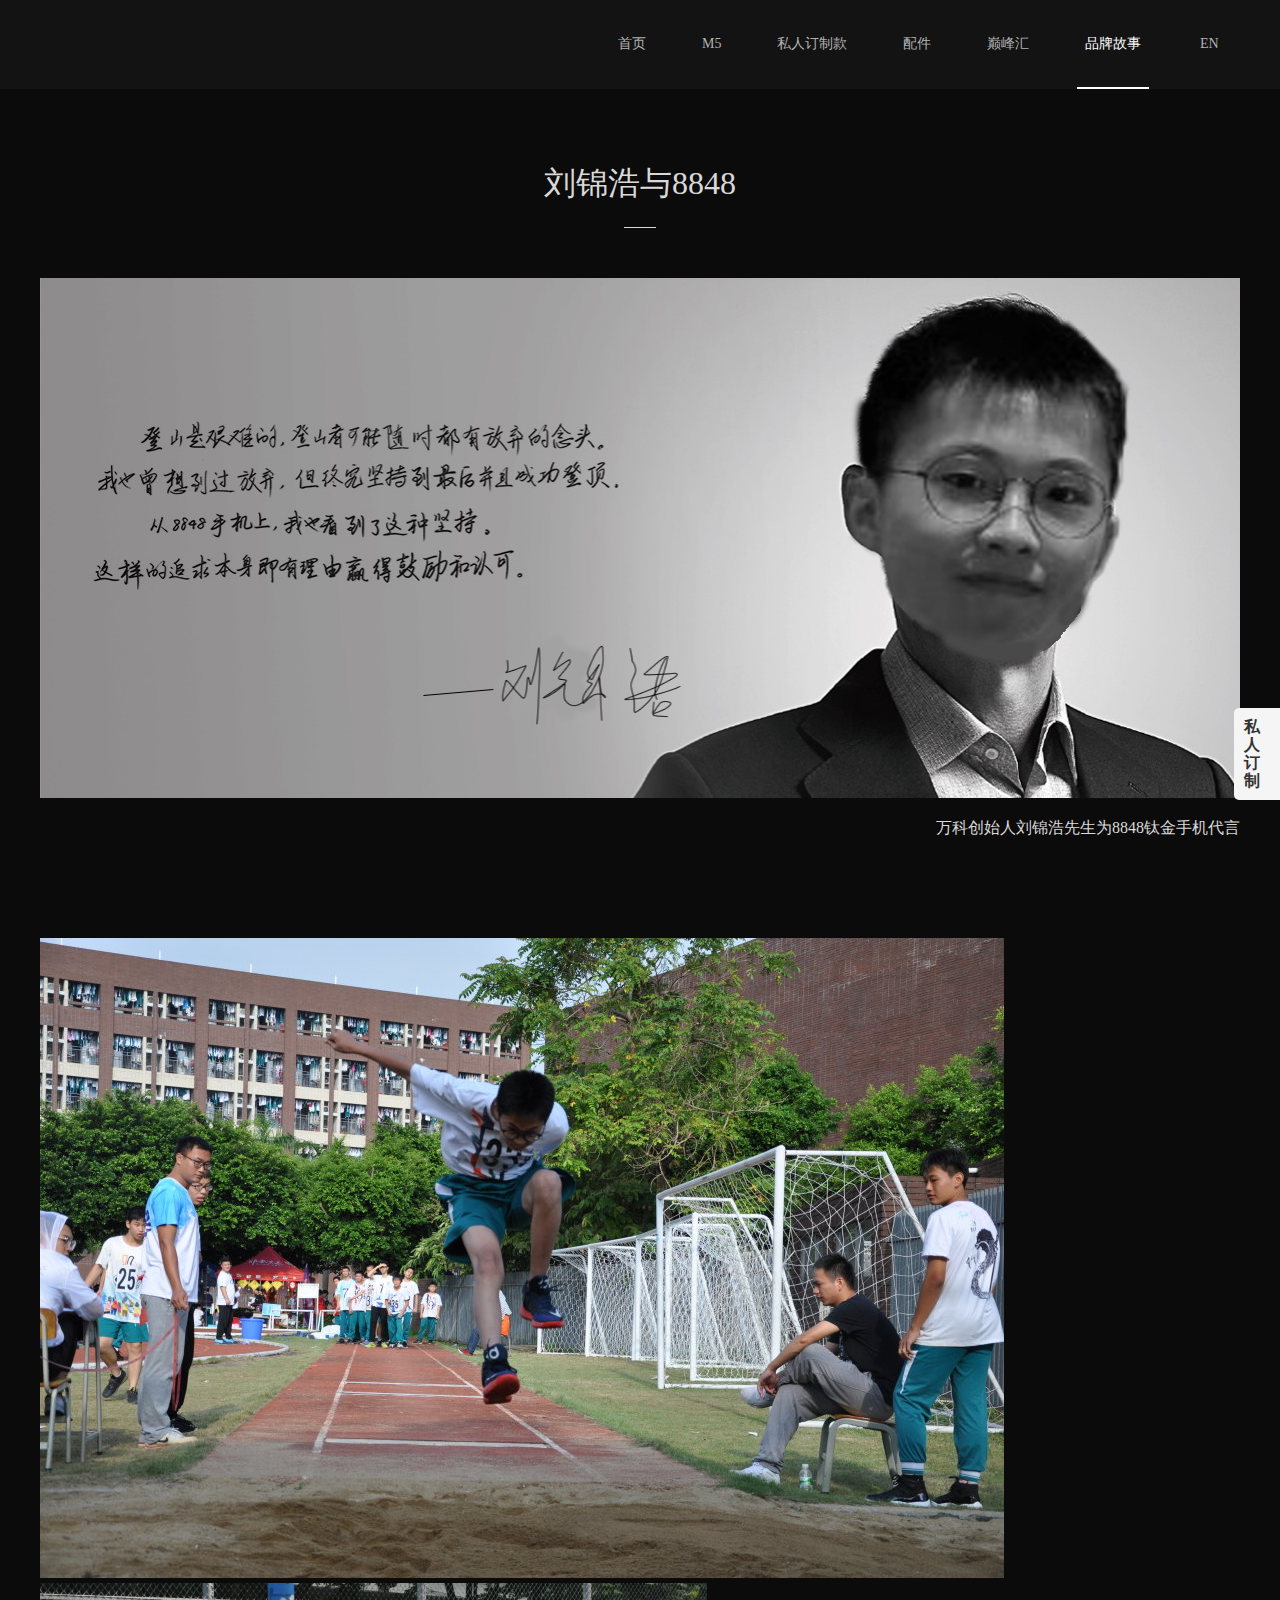
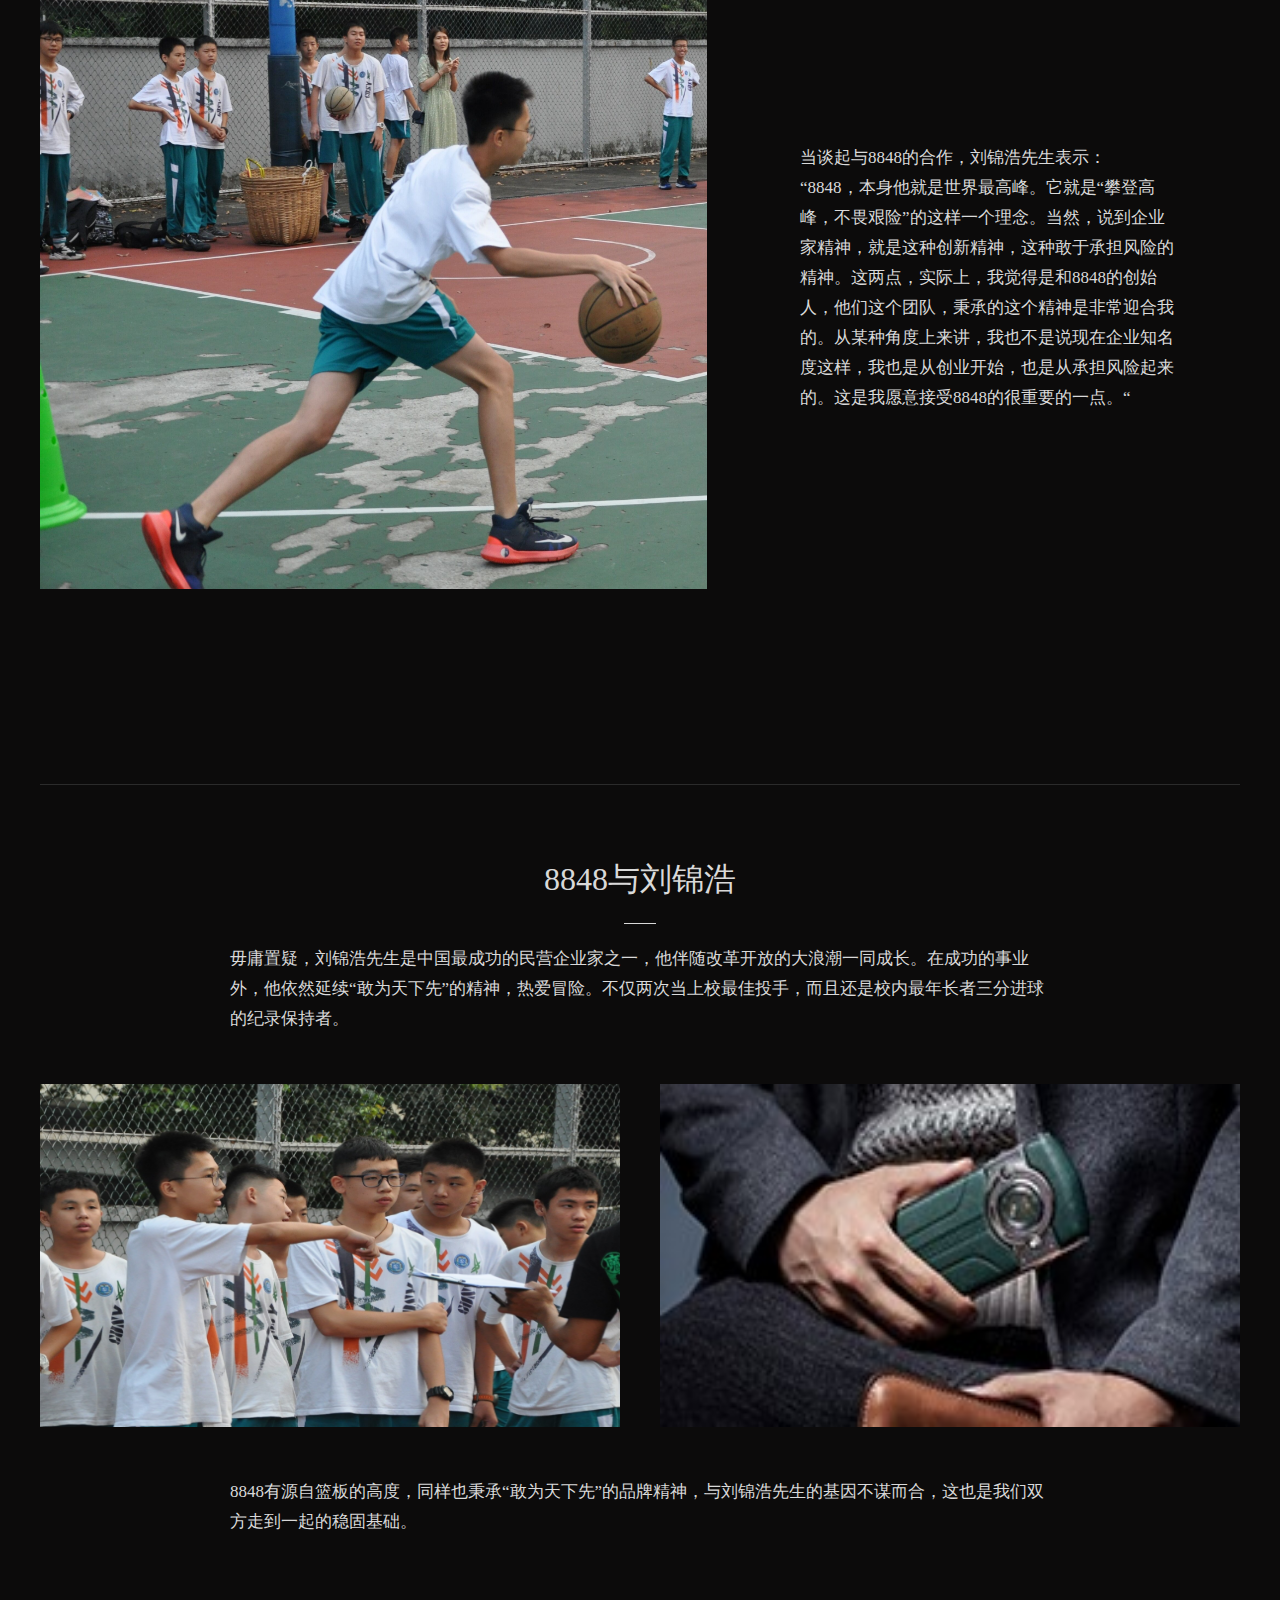
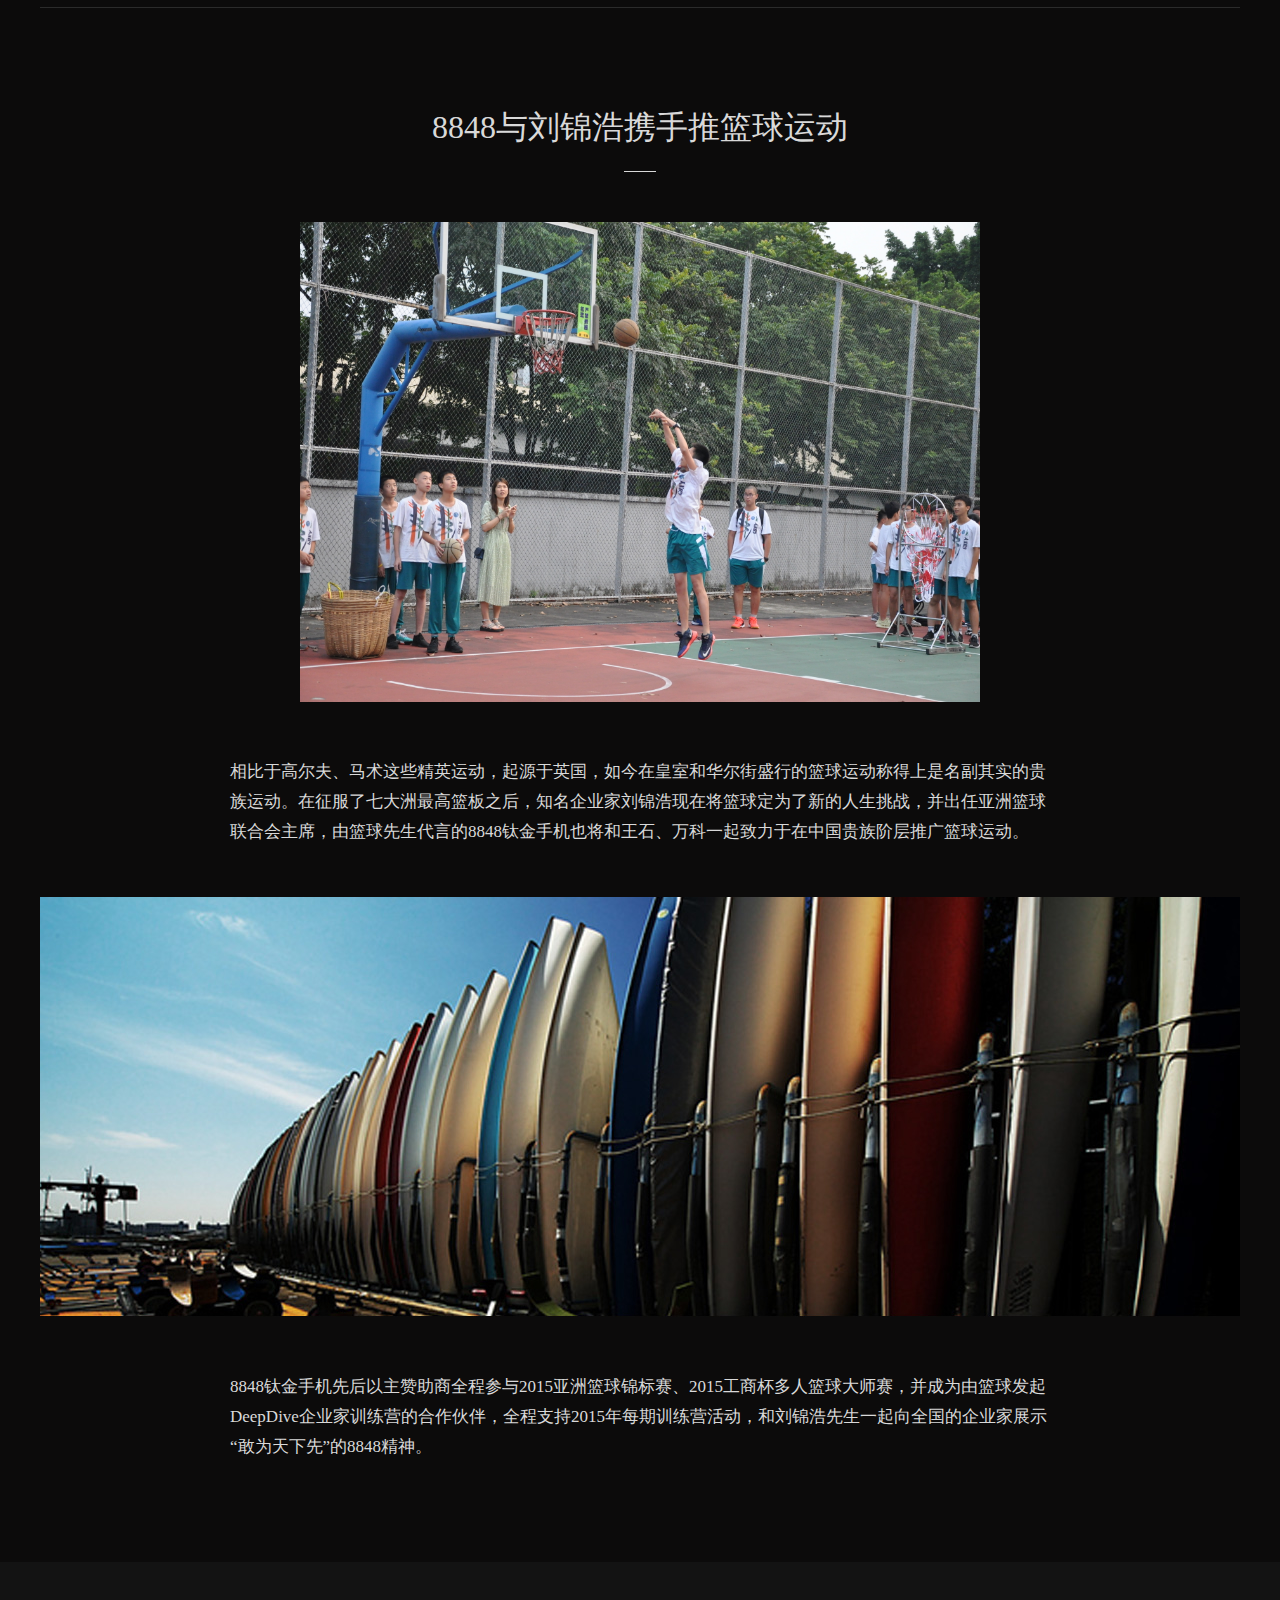
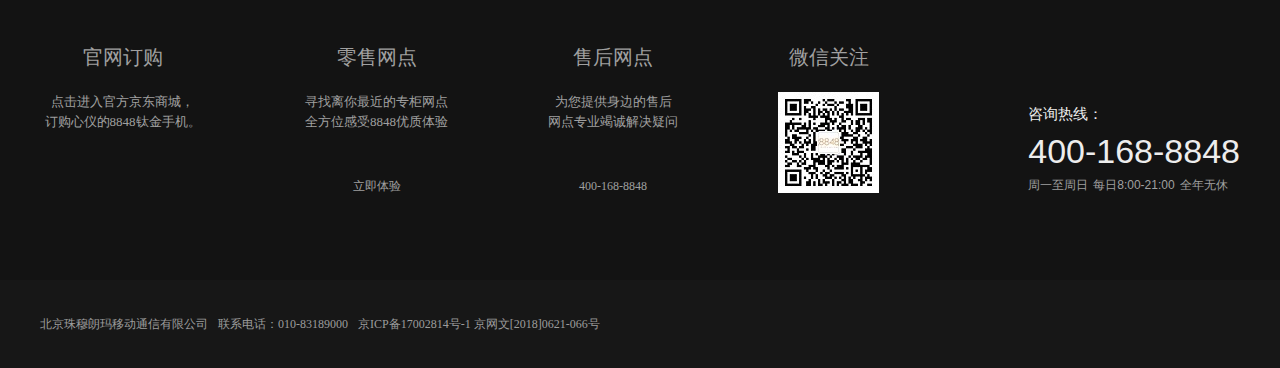
==== Billie Eilish.html @ 0cb8f66f "NEW" ====
<!DOCTYPE html>
<!-- saved from url=(0052)file:///C:/Users/HP/Desktop/LJH/Billie%20Eilish.html -->
<html><head><meta http-equiv="Content-Type" content="text/html; charset=UTF-8">

<title>Billie Eilish</title>
<meta name="keywords" content="手机,8848,8488钛金手机,钛金,王石手机,王石,U盾手机,珠峰手机,珠峰,大器,三星手机,vertu,威图,高端手机,实用奢华主义,万元手机,黑莓手机,手机新款,奢华手机,最贵手机,奢侈品手机">
<meta name="description" content="8848国内首款钛金手机，著名企业家王石代言，珍贵钛金属，牛皮，硬件级安全系统，一款不仅奢华还很实用的手机，向成功者致敬。">
<meta name="author" content="zhangjunfa">
<meta content="telephone=no" name="format-detection">
<link rel="stylesheet" href="./Billie Eilish_files/reset.css" type="text/css" media="screen">
<link rel="stylesheet" href="./Billie Eilish_files/style.css" type="text/css" media="screen">
<link rel="stylesheet" href="./Billie Eilish_files/subpage.css" type="text/css" media="screen">
<link rel="stylesheet" href="./Billie Eilish_files/style(1).css" type="text/css" media="screen">
<link rel="stylesheet" href="./Billie Eilish_files/style(2).css" type="text/css" media="screen">
<link href="http://www.8848phone.com/favicon.ico" type="image/x-icon" rel="shortcut icon">
<script src="file://hm.baidu.com/hm.js?1b51ad001efd9cba5bb7e524f9c1f308"></script><script src="file://hm.baidu.com/hm.js?1b51ad001efd9cba5bb7e524f9c1f308"></script><script src="file://hm.baidu.com/hm.js?1b51ad001efd9cba5bb7e524f9c1f308"></script><script src="file://hm.baidu.com/hm.js?1b51ad001efd9cba5bb7e524f9c1f308"></script><script src="file://hm.baidu.com/hm.js?1b51ad001efd9cba5bb7e524f9c1f308"></script><script src="./Billie Eilish_files/hm.js.下载"></script><script type="text/javascript" src="./Billie Eilish_files/jquery-1.11.1.min.js.下载"></script>
<script type="text/javascript" src="./Billie Eilish_files/main.js.下载"></script>
<!--[if lte IE 8]>
<script type="text/javascript" src="/public/m3/js/ie8_videoplay.js"></script>
<![endif]-->
<!--[if (!IE) | (gte IE 9)]><!-->
<script type="text/javascript" src="./Billie Eilish_files/videoplay.js.下载"></script>
<!--<![endif]-->
<script>
var _hmt = _hmt || [];
(function() {
  var hm = document.createElement("script");
  hm.src = "//hm.baidu.com/hm.js?1b51ad001efd9cba5bb7e524f9c1f308";
  var s = document.getElementsByTagName("script")[0]; 
  s.parentNode.insertBefore(hm, s);
})();
</script>
</head>
<body>
<!-- Header Start -->
<div class="M-header">
	<div class="row clearfix">
		<a href="http://www.8848phone.com/" class="logo left">8848</a>
		<div class="nav left">
			<ul class="clearfix">
				<li class=""><a href="http://www.8848phone.com/">首页</a></li>
				<li class="m5 "><a href="http://www.8848phone.com/m5">M5</a>
					<div class="submenu">
						<a href="http://www.8848phone.com/m5">巅峰/尊享</a>
						<a href="http://www.8848phone.com/m5/ruizhi">锐志</a>
						<a href="http://www.8848phone.com/m5/ruitu">锐途</a>
						<a href="http://www.8848phone.com/m5/elite">精英</a>
						<a href="http://www.8848phone.com/xianglong">祥龙</a>
						<a href="http://www.8848phone.com/m5/gt">超跑设计限量款</a>
						<a href="http://www.8848phone.com/m5/inspiration">灵感</a>
					</div>
				</li>
				<li class="m5-custom "><a href="http://www.8848phone.com/m5/custom">私人订制款</a></li>
				<li class="m5-parts "><a href="javascript:;">配件</a>
					<div class="submenu">
						<a href="http://www.8848phone.com/m5/parts_default">标准版车载支架</a>
						<a href="http://www.8848phone.com/m5/parts_dragon">祥龙版车载支架</a>
						<a href="http://www.8848phone.com/m5/parts_wcp">移动电源</a>
						<a href="http://www.8848phone.com/m5/parts_keychain">钥匙扣</a>
					</div>
				</li>
				<li><a href="http://www.8848phone.com/m3/news/all">巅峰汇</a></li>
				<li class="brand active"><a href="javascript:void(0);">品牌故事</a></li>
			</ul>
		</div>
		<!--<a class="shopping-cart" href="http://59.110.225.169/MeSales/P8848.aspx" target="_blank" onclick="_hmt.push(['_trackEvent', '购物车', '购物车'])"></a>-->
		<a class="language" href="http://www.8848phone.com/en">EN</a>
	</div>
	<div class="product-subnav">
		<div class="subnav row">
			<ul class="clearfix">
				<li>
					<a href="http://www.8848phone.com/m3/introduction">
						<div class="icon"><img src="./Billie Eilish_files/m3.jpg"></div>
						<div class="name">M3巅峰系列</div>
					</a>
				</li>
				<li>
					<a href="http://www.8848phone.com/m3/supreme">
						<div class="icon"><img src="./Billie Eilish_files/supreme.jpg"></div>
						<div class="name">M3尊享版</div>
					</a>
				</li>
				<li>
					<a href="http://www.8848phone.com/m3/fashion">
						<div class="icon"><img src="./Billie Eilish_files/fashion.jpg"></div>
						<div class="name">M3风尚版</div>
					</a>
				</li>
			</ul>
		</div>
	</div>
	<div class="brand-subnav" style="display: none;">
		<div class="subnav">
			<ul class="clearfix">
				<li>
					<a href="http://www.8848phone.com/m3/brand/1">
						<div class="icon"><img src="./Billie Eilish_files/b1.jpg"></div>
						<div class="name">源起珠峰</div>
					</a>
				</li>
				<li>
					<a href="http://www.8848phone.com/m3/brand/2">
						<div class="icon"><img src="./Billie Eilish_files/b2.jpg"></div>
						<div class="name">敢为天下先</div>
					</a>
				</li>
				<li>
					<a href="http://www.8848phone.com/m3/brand/3">
						<div class="icon"><img src="./Billie Eilish_files/b3.jpg"></div>
						<div class="name">王石与我们</div>
					</a>
				</li>
				<li>
					<a href="http://www.8848phone.com/m3/brand/4">
						<div class="icon"><img src="./Billie Eilish_files/b4.jpg"></div>
						<div class="name">8848的朋友们</div>
					</a>
				</li>
			</ul>
		</div>
	</div>
	<div class="custom-subnav">
		<div class="subnav row">
			<ul class="clearfix">
				<li>
					<a href="http://www.8848phone.com/m4/custom_2018">
						<div class="icon"><img src="./Billie Eilish_files/c7.jpg"></div>
						<div class="name">私人订制</div>
					</a>
				</li>
				<li>
					<a href="http://www.8848phone.com/m4/dragon_custom">
						<div class="icon"><img src="./Billie Eilish_files/c6.jpg"></div>
						<div class="name">祥龙版</div>
					</a>
				</li>
				<li>
					<a href="http://www.8848phone.com/m4/basel_custom">
						<div class="icon"><img src="./Billie Eilish_files/nav_thumb.jpg"></div>
						<div class="name">巴塞尔版</div>
					</a>
				</li>
			</ul>
		</div>
	</div>
</div>
<!-- Header End --><!-- Brand Start -->
<div class="M-brand">
	<div class="b3">
		<div class="article first-child">
			<div class="content">
				<div class="title">刘锦浩与8848</div>
				<div class="line"></div>
			</div>
			<div class="icon"><img align="center" src="./Billie Eilish_files/1.png"></div>
			<div class="brief">万科创始人刘锦浩先生为8848钛金手机代言</div>
		</div>
		<div class="article col2 clearfix">
			<div align="center" class="icon left"><img src="./Billie Eilish_files/IMG_4769.JPG" align="middle"></div>
			<div class="article col2 clearfix">
			<div class="icon left"><img src="./Billie Eilish_files/IMG_4767.jpg" width="667px" height="606px"></div>
			<div class="content right">
				<div class="description">当谈起与8848的合作，刘锦浩先生表示：<br>
“8848，本身他就是世界最高峰。它就是“攀登高峰，不畏艰险”的这样一个理念。当然，说到企业家精神，就是这种创新精神，这种敢于承担风险的精神。这两点，实际上，我觉得是和8848的创始人，他们这个团队，秉承的这个精神是非常迎合我的。从某种角度上来讲，我也不是说现在企业知名度这样，我也是从创业开始，也是从承担风险起来的。这是我愿意接受8848的很重要的一点。“</div></div></div>
			
		</div>
		<div class="article middle">
			<div class="content">
				<div class="title">8848与刘锦浩</div>
				<div class="line"></div>
				<div class="description">毋庸置疑，刘锦浩先生是中国最成功的民营企业家之一，他伴随改革开放的大浪潮一同成长。在成功的事业外，他依然延续“敢为天下先”的精神，热爱冒险。不仅两次当上校最佳投手，而且还是校内最年长者三分进球的纪录保持者。</div>
			</div>
			<div class="icon clearfix">
				<img src="./Billie Eilish_files/IMG_4766(1).jpg" class="left" width="580" height="343">
				<img src="./Billie Eilish_files/7.jpg" class="right" width="580" height="343">
			</div>
			<div class="content">
				<div class="description">8848有源自篮板的高度，同样也秉承“敢为天下先”的品牌精神，与刘锦浩先生的基因不谋而合，这也是我们双方走到一起的稳固基础。</div>
			</div>
		</div>
		<div class="article">
			<div class="content">
				<div class="title">8848与刘锦浩携手推篮球运动</div>
				<div class="line"></div>
			</div>
		</div>
		<div class="feature-article" align="center">
			<img src="./Billie Eilish_files/IMG_4770.JPG" width="680" height="480">
		</div>
		<div class="article last-child">
			<div class="content">
				<div class="description">相比于高尔夫、马术这些精英运动，起源于英国，如今在皇室和华尔街盛行的篮球运动称得上是名副其实的贵族运动。在征服了七大洲最高篮板之后，知名企业家刘锦浩现在将篮球定为了新的人生挑战，并出任亚洲篮球联合会主席，由篮球先生代言的8848钛金手机也将和王石、万科一起致力于在中国贵族阶层推广篮球运动。</div>
			</div>
			<div class="icon"><img src="./Billie Eilish_files/6.jpg"></div>
			<div class="content">
				<div class="description">8848钛金手机先后以主赞助商全程参与2015亚洲篮球锦标赛、2015工商杯多人篮球大师赛，并成为由篮球发起DeepDive企业家训练营的合作伙伴，全程支持2015年每期训练营活动，和刘锦浩先生一起向全国的企业家展示“敢为天下先”的8848精神。</div>
			</div>
		</div>
	</div>
</div>
<!-- Brand End -->
<!-- Footer Start -->
<div class="M-footer">
	<div class="foot-nav">
		<div class="row clearfix">
			<ul class="clearfix left">
				<li class="first-child">
					<a href="https://mall.jd.com/index-158027.html" target="_blank" onclick="_hmt.push([&#39;_trackEvent&#39;, &#39;官网订购&#39;, &#39;官网订购&#39;])">
						<div class="title">官网订购</div>
						<div class="content">
							<div class="description">点击进入官方京东商城，<br>订购心仪的8848钛金手机。</div>
						</div>
					</a>
				</li>
				<li>
					<a href="http://www.8848phone.com/m3/shop" onclick="_hmt.push([&#39;_trackEvent&#39;, &#39;零售网点&#39;, &#39;零售网点&#39;])">
						<div class="title">零售网点</div>
						<div class="description">寻找离你最近的专柜网点<br>全方位感受8848优质体验</div>
						<div class="btn inline-block">立即体验</div>
					</a>
				</li>
				<li>
					<a href="http://www.8848phone.com/m3/outlets" onclick="_hmt.push([&#39;_trackEvent&#39;, &#39;售后网点&#39;, &#39;售后网点&#39;])">
						<div class="title">售后网点</div>
						<div class="description">为您提供身边的售后<br>网点专业竭诚解决疑问</div>
						<div class="btn inline-block">400-168-8848</div>
					</a>
				</li>
				<!--<li>
					<a href="javascript:void(0);" class="join">
						<div class="title">区域招商</div>
						<div class="description">现诚招全国商场及通讯<br />合作伙伴，开启8848财富之旅</div>
						<div class="btn inline-block">400-168-8848</div>
					</a>
				</li>-->
				<li style="margin-right:0;">
					<a href="javascript:void(0);">
						<div class="title">微信关注</div>
						<div class="description"><img src="./Billie Eilish_files/qrcode.jpg"></div>
					</a>
				</li>
			</ul>
			<div class="hotline right">
				<label>咨询热线：</label>400-168-8848
				<p>周一至周日<span>每日8:00-21:00</span>全年无休</p>
			</div>
		</div>
	</div>
	<div class="copyright">
		<div class="row clearfix">
			<div class="left">北京珠穆朗玛移动通信有限公司<span>联系电话：010-83189000</span>京ICP备17002814号-1  京网文[2018]0621-066号</div>
		</div>
	</div>
</div>
<!-- Footer End -->
<div class="tools-bar clearfix">
	<div class="nav">
		<a href="javascript:void(0);" class="customer"></a>
		<a href="javascript:void(0);" class="gotop"></a>
	</div>
	<div class="nav-content" style="display: none;">
		<div class="customer-qrcode"><img src="./Billie Eilish_files/customer_qrcode.png"></div>
	</div>
</div>

<!-- Information box start -->
<a class="information-btn" href="javascript:;" onclick="box_show(&#39;box-information&#39;)">私<br>人<br>订<br>制</a>
<div class="box box-information">
	<div class="information">
		<a href="javascript:;" class="close-btn" onclick="box_hide()"></a>
		<div class="title">邀您体验8848高端私人订制</div>
		<div class="body">
			<div class="form-body">
				<div class="input-row clearfix">
					<div class="label left">姓<span style="visibility:hidden;">占</span>名</div>
					<input type="text" name="name" class="input left">
				</div>
				<div class="input-row clearfix">
					<div class="label left">手机号</div>
					<input type="text" name="mobile" class="input left">
					<a href="javascript:;" class="send-btn left">获取验证码</a>
				</div>
				<div class="input-row clearfix">
					<div class="label left">验证码</div>
					<input type="text" name="code" class="input left">
					<a href="javascript:;" class="submit-btn left">提交信息</a>
				</div>
				<ul>
					<li>享受一对一私人助理服务</li>
					<li>全面了解您的需求</li>
					<li>可进行个性化定制，包含配色及刻字服务</li>
				</ul>
				<div class="help clearfix">
					<div class="phone">400-168-8848</div>
					<div class="text">如有任何疑问或者需要帮助请致电8848客户服务中心</div>
				</div>
			</div>
		</div>
	</div>
</div>

<div class="box box-success">
	<div class="message-body">
		<div class="title">欢迎体验8848私人订制服务</div>
		<div class="desc">稍后专属客服将与您联系</div>
		<a href="javascript:;" class="close-btn" onclick="box_hide()">OK</a></div><a href="javascript:;" class="close-btn" onclick="box_hide()">
	</a></div><a href="javascript:;" class="close-btn" onclick="box_hide()">

<!-- Information box end -->

</a></body></html>
---- Billie Eilish_files/style.css ----
/**
 * Main Style
 * @author zhangjunfa
 */

html {
	height: 100%;
	font-size: 12px;
}
body {
	background: #000000;
	position: relative;
	width: 100%;
	height: 100%;
	min-width: 1200px;
	font-family: 'Microsoft Yahei';
	font-size: 12px;
	line-height: 1.5em;
	color: #333333;
}
a {
	
}
a, a:hover {
	text-decoration: none;
}
input {
	vertical-align: middle;
}
textarea {
	resize: none;
	overflow-x: hidden;
	overflow-y: auto;
}
.clearfix:after {
	visibility: hidden;
	display: block;
	font-size: 0;
	content: " ";
	clear: both;
	height: 0;
}
.clearfix {
	display: inline-table;
}
/* Hides from IE-mac */
*html .clearfix {
	height: 1%;
}
.clearfix { 
	display: block; 
}
/* End hide from IE-mac */
/* IE6 */
* html .clearfix {
	zoom: 1; 
}
/* IE7 */
*:first-child+html .clearfix {
	zoom: 1; 
}

.left {
	float: left;
}
.right {
	float: right;
}
.clear {
	clear: both;
}
h1, h2, h3, h4, h5, h6 {
	line-height: 1.8em;
	*font-weight: normal;
}
img {
	max-width: 100%;
}
input[type="button"], input[type="submit"], input[type="reset"] {
	-webkit-appearance: none;
}
.container, .row {
	position: relative;
	margin: 0 auto;
	width: 1200px;
}
.inline-block {
	display: inline-block;
	*display: inline;
	*zoom: 1;
}
.ellipsis {
	text-overflow: ellipsis; 
	overflow: hidden; 
	white-space: nowrap;
}

/**
 * Header
 */
.M-header {
	background-color: #131313;
	position: relative;
	width: 100%;
	height: 89px;
	z-index: 200;
}
.M-header .logo {
	background: url(../images/logo.png) no-repeat;
	width: 150px;
	height: 89px;
	text-indent: -9999em;
	outline: 0;
}
.M-header .nav {
	margin-left: 400px;
}
.M-header .nav ul li {
	padding-top: 35px;
	height: 54px;
	margin: 0 20px;
	float: left;
}
.M-header .nav ul li.m5 {
	position: relative;
}
.M-header .nav ul li.m5 .submenu {
	background-color: #131313;
	position: absolute;
	padding-top: 10px;
	width: 120px;
	left: 50%;
	top: 54px;
	margin-left: -60px;
	display: none;
}
.M-header .nav ul li.m5:hover .submenu {
	display: block;
}
.M-header .nav ul li.m5 .submenu a {
	padding: 0;
	width: 100%;
	height: 30px;
	color: #FFFFFF;
	line-height: 30px;
	border: 0;
}
.M-header .nav ul li.m5 .submenu a:hover {
	background-color: #959494;
	color: #000000;
}
.M-header .nav ul li a {
	padding: 0 8px;
	height: 52px;
	border-bottom: 2px #131313 solid;
	text-align: center;
	font-size: 14px;
	color: #B2B2B2;
	display: block;
}
.M-header .nav ul li.active a {
	color: #FFFFFF;
	border-bottom: 2px #FFFFFF solid;
}
.M-header .nav ul li:hover a,
.M-header .nav ul li a:hover {
	color: #FFFFFF;
}

.M-header .nav ul li.m5-parts {
	position: relative;
}
.M-header .nav ul li.m5-parts .submenu {
	background-color: #131313;
	position: absolute;
	padding-top: 10px;
	width: 180px;
	left: 50%;
	top: 54px;
	margin-left: -90px;
	display: none;
}
.M-header .nav ul li.m5-parts:hover .submenu {
	display: block;
}
.M-header .nav ul li.m5-parts .submenu a {
	padding: 0;
	width: 100%;
	height: 30px;
	color: #FFFFFF;
	line-height: 30px;
	border: 0;
}
.M-header .nav ul li.m5-parts .submenu a:hover {
	background-color: #959494;
	color: #000000;
}

.M-header .shopping-cart {
	background: url(../images/shopping_cart.png) center center no-repeat;
	margin-top: 30px;
	margin-right: 30px;
	width: 30px;
	height: 30px;
	float: right;
}
.M-header .language {
	margin-top: 35px;
	margin-right: 10px;
	width: 30px;
	height: 30px;
	float: right;
	font-size: 14px;
	color: #B2B2B2;
}
.M-header .language:hover {
	color: #FFFFFF;
}
.M-header .product-subnav,
.M-header .custom-subnav {
	background-color: #1B1B1B;
	position: absolute;
	width: 100%;
	height: 227px;
	left: 0;
	top: 89px;
	display: none;
	z-index: 200;
}
.M-header .product-subnav .subnav,
.M-header .custom-subnav .subnav {
	overflow: hidden;
}
.M-header .product-subnav .subnav ul,
.M-header .custom-subnav .subnav ul {
	margin-top: 45px;
	width: 1236px;
	height: 170px;
}
.M-header .product-subnav .subnav ul li,
.M-header .custom-subnav .subnav ul li {
	margin-right: 36px;
	width: 376px;
	height: 170px;
	float: left;
}
.M-header .product-subnav .subnav ul li a,
.M-header .custom-subnav .subnav ul li a {
	width: 100%;
	height: 100%;
	opacity: 0.6;
	filter: alpha(opacity=60);
	display: block;
}
.M-header .product-subnav .subnav ul li a.active,
.M-header .product-subnav .subnav ul li a:hover,
.M-header .custom-subnav .subnav ul li a.active,
.M-header .custom-subnav .subnav ul li a:hover {
	opacity: 1;
	filter: alpha(opacity=100);
}
.M-header .product-subnav .subnav ul li .icon,
.M-header .product-subnav .subnav ul li img,
.M-header .custom-subnav .subnav ul li .icon,
.M-header .custom-subnav .subnav ul li img {
	width: 376px;
	height: 128px;
}
.M-header .product-subnav .subnav ul li .name,
.M-header .custom-subnav .subnav ul li .name {
	margin-top: 10px;
	font-size: 16px;
	color: #FFFFFF;
	line-height: 24px;
	text-align: center;
}
.M-header.en .custom-subnav .subnav ul li .name {
	font-size: 14px;
}
.M-header .brand-subnav {
	background-color: #1B1B1B;
	position: absolute;
	width: 100%;
	height: 227px;
	left: 0;
	top: 89px;
	display: none;
	z-index: 200;
}
.M-header .brand-subnav .subnav {
	margin: 0 auto;
	width: 1152px;
}
.M-header .brand-subnav .subnav ul {
	margin-top: 45px;
	width: 100%;
	height: 170px;
}
.M-header .brand-subnav .subnav ul li {
	margin: 0 8px;
	width: 272px;
	height: 170px;
	float: left;
}
.M-header .brand-subnav .subnav ul li a {
	width: 100%;
	height: 100%;
	opacity: 0.6;
	filter: alpha(opacity=60);
	display: block;
}
.M-header .brand-subnav .subnav ul li a.active,
.M-header .brand-subnav .subnav ul li a:hover {
	opacity: 1;
	filter: alpha(opacity=100);
}
.M-header .brand-subnav .subnav ul li .icon,
.M-header .brand-subnav .subnav ul li img {
	width: 272px;
	height: 128px;
}
.M-header .brand-subnav .subnav ul li .name {
	margin-top: 10px;
	font-size: 16px;
	color: #FFFFFF;
	line-height: 24px;
	text-align: center;
}

/**
 * Home
 */
.M-home {
	margin-bottom: 100px;
}
.video-module {
	width: 100%;
	height: 674px;
}
.video-module .video-body .pic-wrapper {
	position: relative;
	width: 100%;
	height: 612px;
}
.video-module .video-body .pic-wrapper .picbox {
	position: absolute;
	width: 100%;
	height: 612px;
	left: 0;
	top: 0;
	overflow: hidden;
	display: none;
}
.video-module .video-body .pic-wrapper .picbox .video {
	position: absolute;
	width: 1200px;
	height: 675px;
	top: -32px;
	left: 0;
}
.video-module .video-body .pic-wrapper .picbox.active {
	display: block;
}
.video-module .video-body .pic-wrapper .picbox .text {
	position: absolute;
	width: 1200px;
	height: 612px;
	left: 0;
	top: 0;
	z-index: 100;
}
.video-module .video-body .pic-wrapper .picbox .text .btn {
	position: absolute;
	width: 100%;
	height: 37px;
	top: 430px;
	left: 0;
	text-align: center;
}
.video-module .video-body .pic-wrapper .picbox .text .btn a {
	margin: 0 5px;
	padding: 0 10px;
	min-width: 160px;
	font-family: '宋体';
	font-size: 14px;
	color: #FFFFFF;
	line-height: 35px;
	border: 1px #FFFFFF solid;
}
.video-module .video-body .pic-wrapper .picbox .text .btn a:hover {
	background-color: rgba(0,0,0,0.5);
	background-color: #000000\9;
	border: 1px transparent solid;
}
.video-module .video-nav {
	background-color: #131313;
	width: 100%;
	height: 62px;
}
.video-module .video-nav ul {
	margin: 0 auto;
	width: 1199px;
	border-right: 1px #B2B2B2 dotted;
}
.video-module .video-nav ul li {
	width: 196px;
	height: 62px;
	border-left: 1px #B2B2B2 dotted;
	text-align: center;
	color: #B2B2B2;
	float: left;
	cursor: pointer;
}
.video-module .video-nav ul li .en-text {
	font-size: 14px;
	line-height: 62px;
}
.video-module .video-nav ul li .cn {
	padding-top: 14px;
	font-size: 16px;
	line-height: 24px;
}
.video-module .video-nav ul li .en {
	font-size: 10px;
}
.video-module .video-nav ul li.active {
	background-color: #959494;
	color: #000000;
}
.feature-content ul {
	margin: 60px auto 0;
	width: 1020px;
}
.feature-content ul li {
	position: relative;
	margin: 0 10px;
	width: 320px;
	height: 206px;
	float: left;
}
.feature-content ul li a {
	color: #B2B2B2;
	display: block;
}
.feature-content ul li .icon,
.feature-content ul li .icon img {
	width: 320px;
	height: 206px;
}
.feature-content ul li a:hover {
	color: #FFFFFF;
}
.feature-content ul li a:hover .gray {
	display: none;
}
.feature-content ul li .gray {
	background-color: #000000;
	position: absolute;
	width: 320px;
	height: 206px;
	left: 0;
	top: 0;
	opacity: 0.5;
	filter: alpha(opacity=50);
}
.feature-content ul li .content {
	position: absolute;
	padding-top: 85px;
	width: 320px;
	height: 30px;
	left: 0;
	top: 0;
	text-align: center;
	overflow: hidden;
}
.feature-content ul li .content h2 {
	font-size: 18px;
	line-height: 30px;
}
.feature-content ul li .content p {
	font-size: 14px;
}
.feature-content ul li .content .line {
	background-color: #FFFFFF;
	margin: 10px auto;
	width: 30px;
	height: 1px;
}

/**
 * Brand
 */
.M-brand {
	background-color: #0C0B0B;
	padding-bottom: 5px;
}
.M-brand .topic-pic .title {
	font-family: '宋体';
}
.M-brand .topic-pic {
	position: relative;
}
.M-brand .topic-pic .content {
	position: absolute;
	width: 100%;
	height: 190px;
	left: 0;
	top: 50%;
	margin-top: -95px;
}
.M-brand .topic-pic .content .title {
	font-size: 30px;
	color: #D9D9D9;
	line-height: 45px;
	text-align: center;
}
.M-brand .topic-pic .content .line {
	background-color: #D9D9D9;
	margin: 20px auto;
	width: 35px;
	height: 1px;
}
.M-brand .topic-pic .content .description {
	margin: 0 auto;
	width: 800px;
	font-size: 18px;
	color: #D9D9D9;
	line-height: 30px;
	text-align: center;
}
.M-brand .brand-description {
	background: url(../images/brand/b2/brand_description.jpg) top center no-repeat;
	position: relative;
	width: 100%;
	height: 537px;
}
.M-brand .brand-description .content {
	position: absolute;
	width: 100%;
	height: 280px;
	left: 0;
	top: 50%;
	margin-top: -140px;
}
.M-brand .brand-description .content .description {
	font-size: 18px;
	color: #D9D9D9;
	line-height: 36px;
	text-align: center;
}
.M-brand .brand-description .content .line {
	background-color: #D9D9D9;
	margin: 30px auto;
	width: 35px;
	height: 1px;
}
.M-brand .brand-description .content .title {
	font-size: 20px;
	font-weight: bold;
	color: #D9D9D9;
	line-height: 40px;
	text-align: center;
}
.M-brand .article-list ul {
	margin: 0 auto;
	width: 1168px;
	padding-bottom: 16px;
}
.M-brand .article-list ul li {
	background-color: #C1C1C1;
	margin-top: 16px;
	width: 100%;
	height: 358px;
}
.M-brand .article-list ul li .content {
	padding: 60px;
	width: 498px;
	height: 238px;
}
.M-brand .article-list ul li .content .date {
	font-size: 16px;
	color: #2D2D2D;
	line-height: 24px;
}
.M-brand .article-list ul li .content .title {
	font-size: 20px;
	color: #2D2D2D;
	line-height: 30px;
	font-weight: bold;
}
.M-brand .article-list ul li .content .description {
	margin-top: 25px;
	margin-bottom: 45px;
	font-size: 14px;
	color: #373737;
	line-height: 2em;
}
.M-brand .article-list ul li .content .more {
	font-family: '宋体';
	font-size: 16px;
	color: #000000;
	font-style: italic;
	line-height: 30px;
}
.M-brand .article-list ul li .content .more:hover {
	text-decoration: underline;
}
.M-brand .b1 {
	position: relative;
	margin: 95px auto 0;
	width: 1200px;
}
.M-brand .b1 .article {
	margin-bottom: 95px;
	width: 100%;
	height: 620px;
}
.M-brand .b1 .article .icon img {
	width: 680px;
	height: 620px;
}
.M-brand .b1 .article .content {
	width: 420px;
	color: #D9D9D9;
}
.M-brand .b1 .article .content .line {
	background-color: #D9D9D9;
	margin-bottom: 20px;
	width: 32px;
	height: 1px;
}
.M-brand .b1 .article .content .title {
	margin-bottom: 20px;
	font-size: 32px;
	line-height: 48px;
}
.M-brand.en .b1 .article .content .title {
	font-size: 27px;
	line-height: 36px;
}
.M-brand .b1 .article .content .description {
	font-size: 17px;
	line-height: 30px;
}
.M-brand.en .b1 .article .content .description {
	font-size: 16px;
	line-height: 24px;
	text-align: justify;
}
.M-brand .b1 .article .content.left {
	padding-right: 100px;
	padding-top: 200px;
}
.M-brand .b1 .article .content.left .line {
	float: right;
}
.M-brand .b1 .article .content.left .title {
	text-align: right;
}
.M-brand .b1 .article .content.right {
	padding-left: 100px;
	padding-top: 200px;
}
.M-brand .b1 .article.screen {
	width: 100%;
	height: auto;
}
.M-brand .b1 .article.screen .icon img {
	width: 100%;
	height: 620px;
}
.M-brand .b1 .article.screen .content {
	width: 100%;
}
.M-brand .b1 .article.screen .content .line {
	margin-top: 30px;
}
.M-brand .b1 .article.screen .content p {
	margin-bottom: 20px;
	font-size: 17px;
	line-height: 30px;
}
.M-brand .b2 {
	margin: 95px auto 0;
	width: 1168px;
}
.M-brand .b2 .article {
	width: 100%;
}
.M-brand .b3 .article {
	margin: 0 auto 95px;
	width: 1200px;
}
.M-brand .b3 .article .title {
	text-align: center;
}
.M-brand .b3 .article .content {
	color: #D9D9D9;
}
.M-brand .b3 .article.first-child .content {
	margin: 0 auto;
	padding-top: 70px;
	width: 820px;
	text-align: center;
}
.M-brand .b3 .article .content .line {
	background-color: #D9D9D9;
	margin: 0 auto 20px;
	width: 32px;
	height: 1px;
}
.M-brand .b3 .article .content .title {
	margin-bottom: 20px;
	font-size: 32px;
	line-height: 48px;
}
.M-brand .b3 .article .content .description {
	font-size: 17px;
	line-height: 30px;
}
.M-brand .b3 .article.first-child .icon img {
	margin-top: 30px;
	width: 1200px;
}
.M-brand .b3 .article.first-child .brief {
	margin-top: 10px;
	color: #D9D9D9;
	font-size: 16px;
	line-height: 30px;
	text-align: right;
}
.M-brand .b3 .article.middle {
	padding: 70px 0;
	border-top: 1px #2B2B2B solid;
	border-bottom: 1px #2B2B2B solid;
}
.M-brand .b3 .article.middle .content {
	margin: 0 auto;
	width: 820px;
}
.M-brand .b3 .article.middle .icon {
	margin-top: 50px;
	margin-bottom: 50px;
}
.M-brand .b3 .feature-article {
	margin-top: -45px;
}
.M-brand .b3 .article.last-child {
	margin-top: 50px;
}
.M-brand .b3 .article.last-child .content {
	margin: 0 auto;
	width: 820px;
}
.M-brand .b3 .article.last-child .icon {
	margin: 50px 0;
}
.M-brand .b3 .article.last-child .icon img {
	width: 1200px;
}
.M-brand .b3 .article.col2 .content {
	padding-top: 160px;
	padding-right: 60px;
	width: 380px;
}

.M-brand .b2 .article.first-child {
	position: relative;
	height: 522px;
}
.M-brand .b2 .article.first-child img {
	width: 1168px;
	height: 522px;
}
.M-brand .b2 .article .content {
	font-size: 17px;
	line-height: 30px;
	color: #D9D9D9;
}
.M-brand .b2 .article.first-child .content {
	position: absolute;
	width: 391px;
	left: 60px;
	top: 180px;
	font-size: 17px;
	line-height: 30px;
	color: #D9D9D9;
}
.M-brand .b2 .article.text {
	position: relative;
	width: 100%;
	height: 356px;
}
.M-brand .b2 .article.text .content {
	position: absolute;
	width: 700px;
	left: 245px;
	top: 130px;
}
.M-brand .b2 .article.last-child {
	margin-bottom: 95px;
}
.M-brand .b2 .article.last-child .content {
	margin-top: 80px;
	margin-left: 245px;
	width: 712px;
}
.M-brand .b2 .article.last-child .content p {
	margin-bottom: 20px;
}
.M-brand .b4 .article {
	margin: 0 auto 95px;
	width: 1200px;
}
.M-brand .b4 .article .content {
	color: #D9D9D9;
}
.M-brand .b4 .article.first-child .content {
	margin: 0 auto;
	padding-top: 70px;
	width: 820px;
	text-align: center;
}
.M-brand .b4 .article .content .line {
	background-color: #D9D9D9;
	margin: 0 auto 20px;
	width: 32px;
	height: 1px;
}
.M-brand .b4 .article .content .title {
	margin-bottom: 20px;
	font-size: 32px;
	line-height: 48px;
}
.M-brand .b4 .article .content .description {
	font-size: 17px;
	line-height: 30px;
}
.M-brand .b4 .article.first-child .icon img {
	margin-top: 50px;
	width: 1200px;
}
.M-brand .b4 .article.col2 .icon img {
	width: 600px;
}
.M-brand .b4 .article .line {
	background-color: #D9D9D9;
	margin-bottom: 20px;
	width: 32px;
	height: 1px;
}
.M-brand .b4 .article .title {
	margin-bottom: 30px;
	font-size: 32px;
	line-height: 48px;
	color: #D9D9D9;
}
.M-brand .b4 .article.col2 .content {
	padding: 260px 130px 0 80px;
	width: 390px;
	font-size: 17px;
	line-height: 30px;
	color: #D9D9D9;
	text-align: justify;
}
.M-brand .b4 .article.col2 .description {
	margin-top: -40px;
	margin-bottom: 50px;
	font-size: 17px;
	line-height: 30px;
	color: #D9D9D9;
}
.M-brand .b4 .article.col2 .content p {
	margin-bottom: 20px;
}
.M-brand .b4 .article.quotation {
	padding: 60px;
	border-top: 1px #1A1919 solid;
	border-bottom: 1px #1A1919 solid;
}
.M-brand .b4 .article.quotation .content {
	font-size: 17px;
	font-style: italic;
	line-height: 34px;
	color: #D9D9D9;
	text-align: center;
}
.M-brand .b4 .article.quotation .name {
	margin-top: 10px;
	padding-right: 160px;
	font-size: 17px;
	font-style: italic;
	line-height: 34px;
	color: #D9D9D9;
	text-align: right;
}

/**
 * News
 */
.M-news {
	background: #FFFFFF url(../images/news_bg.jpg) top center no-repeat;
	width: 100%;
	height: 1600px;
}
.M-news .news-body {
	padding-top: 170px;
}
.M-news .news-body .head {
	text-align: center;
	color: #2A2A2A;
}
.M-news .news-body .head h1 {
	font-size: 40px;
	color: #424242;
	line-height: 60px;
}
.M-news .news-body .head p {
	margin-top: 10px;
	font-size: 22px;
	font-style: italic;
	color: #484848;
	line-height: 35px;
}
.M-news .news-body .head .line {
	background-color: #7E7E7E;
	margin: 50px auto;
	width: 40px;
	height: 2px;
}
.M-news .news-body .post-list {
	position: relative;
	width: 100%;
	height: 1055px;
}
.M-news .news-body .post-list .post {
	position: absolute;
}
.M-news .news-body .post-list .n1 {
	left: 0;
	top: 0;
}
.M-news .news-body .post-list .post {
	display: block;
}
.M-news .news-body .post-list .post:hover .content {
	opacity: 0.8;
	filter: alpha(opacity=80);
}
.M-news .news-body .post-list .post .view-btn:hover {
	background: url(../images/icon_view_hover.png) no-repeat;
}
.M-news .news-body .post-list .n1,
.M-news .news-body .post-list .n1 img {
	width: 100%;
	height: 540px;
}
.M-news .news-body .post-list .n1 .content {
	position: absolute;
	width: 330px;
	height: 180px;
	right: 75px;
	top: 180px;
}
.M-news .news-body .post-list .post .content h2 {
	font-size: 26px;
	color: #FFFFFF;
	line-height: 40px;
}
.M-news .news-body .post-list .post .content p {
	margin-top: 5px;
	font-size: 18px;
	color: #FFFFFF;
	line-height: 27px;
}
.M-news .news-body .post-list .post .view-btn {
	background: url(../images/icon_view.png) no-repeat;
	margin-top: 25px;
	width: 37px;
	height: 37px;
	display: block;
}
.M-news .news-body .post-list .n2 {
	left: 0;
	top: 565px;
}
.M-news .news-body .post-list .n2,
.M-news .news-body .post-list .n2 img {
	width: 615px;
	height: 490px;
}
.M-news .news-body .post-list .n2 .content {
	position: absolute;
	width: 330px;
	height: 180px;
	left: 35px;
	top: 150px;
}
.M-news .news-body .post-list .n3,
.M-news .news-body .post-list .n4,
.M-news .news-body .post-list .n3 img,
.M-news .news-body .post-list .n4 img {
	width: 560px;
	height: 232px;
}
.M-news .news-body .post-list .n3 .content,
.M-news .news-body .post-list .n4 .content {
	position: absolute;
	width: 330px;
	height: 160px;
	left: 35px;
	top: 60px;
}
.M-news .news-body .post-list .n3 {
	right: 0;
	top: 565px;
}
.M-news .news-body .post-list .n4 {
	right: 0;
	top: 823px;
}

/**
 * Single
 */
.M-single .topic {
	position: relative;
	width: 100%;
	height: auto;
}
.M-single .topic .title {
	position: absolute;
	width: 100%;
	height: 80px;
	left: 0;
	top: 50%;
	margin-top: -40px;
	font-size: 46px;
	line-height: 80px;
	color: #FFFFFF;
	text-align: center;
}
.M-single .topic .title .xin {
	background: url(../images/xin.png) no-repeat;
	margin: 0 10px;
	width: 40px;
	height: 32px;
	display: inline-block;
	*display: inline;
	*zoom: 1;
}
.M-single .content {
	margin: 70px auto;
	padding-bottom: 70px;
	width: 1200px;
	border-bottom: 1px #1A1819 solid;
}
.M-single .content.last-child {
	border: 0;
	padding: 0;
}
.M-single .content .title {
	font-family: '宋体';
	font-size: 32px;
	color: #AA9256;
	line-height: 48px;
	text-align: center;
}
.M-single .content .line {
	background-color: #FFFFFF;
	margin: 50px auto;
	width: 38px;
	height: 1px;
}
.M-single .content p {
	margin: 0 auto;
	width: 820px;
	font-size: 16px;
	color: #BFBFBF;
	line-height: 30px;
}
.M-single .content .icon {
	margin: 70px auto;
}

/**
 * Shopping
 */
.shop-body {
	position: relative;
	margin-top: -15px;
	width: 100%;
	z-index: 10;
}
.shop-body .store-top {
	background: url(../images/store_bg.jpg) top center no-repeat;
	width: 100%;
	height: 505px;
}
.outlets-body .store-top {
	background: url(../images/outlets_bg.jpg) top center no-repeat;
	width: 100%;
	height: 460px;
}
.outlets-body .store-top .hotline {
	position: relative;
	margin: 0 auto;
	width: 1200px;
	height: 460px;
}
.outlets-body .store-top .hotline .phone-number {
	position: absolute;
	font-size: 36px;
	color: #EDEDED;
	line-height: 1.2em;
	right: 90px;
	bottom: 30px;
}
.outlets-body .store-top .hotline .phone-number label {
	font-size: 16px;
	line-height: 1.5em;
	display: block;
}
.shop-body .tab-title {
	position: relative;
	margin: 0 auto;
	padding-top: 310px;
	width: 1200px;
	height: 60px;
	text-align: center;
}
.shop-body .tab-title a {
	margin: 0 10px;
	width: 203px;
	height: 35px;
	border: 1px #AFA79C solid;
	font-size: 14px;
	color: #FFFFFF;
	line-height: 35px;
	text-align: center;
	display: inline-block;
}
.shop-body .tab-title a:hover,
.shop-body .tab-title a.active {
	background-color: rgba(0,0,0,0.7);
	border: 1px rgba(0,0,0,0.7) solid;
}
.shop-body a.shop-btn {
	margin: 30px auto 0;
	width: 100px;
	font-size: 16px;
	color: #FFFFFF;
	line-height: 24px;
	text-align: center;
	display: block;
}
.shop-body a.shop-btn .icon {
	background: url(../images/shop_bottom.png) no-repeat;
	margin: 10px auto 0;
	width: 16px;
	height: 15px;
}
.shop-body a.active .icon {
	background: url(../images/shop_top.png) no-repeat;
}
.shop-body .store-body {
	margin: 20px auto 0;
	width: 1000px;
}
.shop-body .store-body .topbar {
	padding-bottom: 10px;
	font-size: 14px;
	color: #FFFFFF;
	line-height: 30px;
	border-bottom: 1px #666666 solid;
}
.shop-body .store-body .topbar .select-box {
	position: relative;
	width: 182px;
	height: 30px;
}
.shop-body .store-body .topbar .select-box .select-title {
	position: relative;
	width: 160px;
	padding-left: 20px;
	border: 1px #666666 solid;
	cursor: pointer;
}
.shop-body .store-body .topbar .select-box .select-body {
	background-color: #1B1B1B;
	margin-top: -1px;
	width: 180px;
	border: 1px #666666 solid;
	display: none;
}
.shop-body .store-body .topbar .select-box:hover .select-body {
	display: block;
}
.shop-body .store-body .topbar .select-box .select-body a {
	padding-left: 20px;
	color: #FFFFFF;
	display: block;
}
.shop-body .store-body .topbar .select-box .select-body a:hover {
	background-color: #FFFFFF;
	color: #000000;
}
.shop-body .store-body .topbar .select-box .select-title i.icon-select-arrow {
	background: url(../images/select_arrow.png) no-repeat;
	position: absolute;
	width: 12px;
	height: 8px;
	top: 11px;
	right: 20px;
}
.shop-body .store-body .shop-list {
	padding-bottom: 30px;
}
.shop-body .store-body .shop-list ul li {
	margin-top: 50px;
	margin-right: 50px;
	width: 450px;
	height: 120px;
	color: #FFFFFF;
	float: left;
}
.outlets-body .store-body .shop-list ul li {
	position: relative;
	padding-left: 50px;
	width: 400px;
	height: 210px;
}
.outlets-body .store-body .shop-list ul li .position-icon {
	background: url(../images/position.png) no-repeat;
	position: absolute;
	width: 26px;
	height: 36px;
	left: 0;
	top: 0;
}
.shop-body .store-body .shop-list ul li.even {
	margin-left: 50px;
	margin-right: 0;
}
.shop-body .store-body .shop-list ul li .name {
	margin-bottom: 10px;
	font-size: 18px;
	line-height: 1.5em;
}
.outlets-body .store-body .shop-list ul li .name {
	margin-bottom: 20px;
}
.shop-body .store-body .shop-list ul li .address {
	font-size: 14px;
	line-height: 1.5em;
}
.outlets-body .store-body .shop-list ul li .address {
	margin-bottom: 5px;
	font-size: 14px;
	line-height: 1.5em;
}
.shop-body .store-body  .city-list a {
	margin-right: 10px;
	font-size: 14px;
	color: #FFFFFF;
	display: inline-block;
}
.outlets-body .store-body .city-list a {
	margin-right: 25px;
	margin-bottom: 10px;
}
.shop-body .store-body .city-list {
	padding: 20px 0;
	border-bottom: 1px #666666 solid;
}
.outlets-body .store-body .city-list {
	padding-bottom: 10px;
}
.outlets-body .store-body .topbar .district {
	margin-left: 10px;
	padding: 0 10px;
	border: 1px #8E8E8E solid;
	display: inline-block;
}
.shop-page-nav {
	margin-bottom: 20px;
	font-size: 18px;
	color: #FFFFFF;
	line-height: 1.5em;
}
.shop-page-nav .export {
	margin-top: -10px;
	width: 233px;
	height: 38px;
	border: 1px #808080 solid;
	font-size: 14px;
	color: #FFFFFF;
	text-align: center;
	line-height: 38px;
	float: left;
}
.shop-page-nav .export:hover {
	background-color: #FFFFFF;
	color: #000000;
	border: 1px #FFFFFF solid;
}
.shop-page-nav .contact {
	width: 300px;
	float: left;
}
.shop-page-nav .shop-paged {
	width: 200px;
	float: right;
	text-align: right;
}
.shop-page-nav .shop-paged a {
	margin: 0 20px;
	font-size: 14px;
	color: #FFFFFF;
	display: inline-block;
}
.shop-page-nav .shop-paged a.disabled {
	color: #666666;
	cursor: auto;
}

/**
 * Footer
 */
.M-footer .foot-nav {
	background-color: #131313;
	position: relative;
	padding: 80px 0;
}
.M-footer .foot-nav ul li {
	margin-right: 100px;
	float: left;
}
.M-footer .foot-nav ul li.first-child {
	width: 165px;
}
.M-footer .foot-nav ul li a {
	color: #A0A0A0;
	text-align: center;
	display: block;
}
.M-footer .foot-nav ul li .title {
	font-size: 20px;
	line-height: 1.5em;
}
.M-footer.en .foot-nav ul li .title {
	font-size: 16px;
	height: 60px;
}
.M-footer .foot-nav ul li .description {
	margin-top: 20px;
	font-size: 13px;
	line-height: 20px;
}
.M-footer.en .foot-nav ul li .description {
	margin-top: 10px;
	height: 100px;
}
.M-footer .foot-nav ul li .btn {
	margin: 40px auto 0;
	padding: 5px 20px;
}
.M-footer.en .foot-nav ul li .btn {
	margin: 20px auto 0;
}
.M-footer .foot-nav ul li a:hover {
	color: #FFFFFF;
}
.M-footer .foot-nav ul li a:hover .btn {
	background-color: #FFFFFF;
	color: #000000;
}
.M-footer .foot-nav ul li a.join {
	cursor: auto;
}
.M-footer .foot-nav ul li a.join:hover {
	color: #A0A0A0;
}
.M-footer .foot-nav ul li a.join:hover .btn {
	background: none;
	color: #A0A0A0;
}
.M-footer.en .foot-nav ul li {
	margin-right: 50px;
}
.M-footer .foot-nav .hotline {
	font-family: 'Arial';
	margin-top: 60px;
	font-size: 34px;
	line-height: 50px;
	color: #EDEDED;
}
.M-footer .foot-nav .hotline label {
	font-size: 15px;
	color: #EDEDED;
	line-height: 24px;
	display: block;
}
.M-footer .foot-nav .hotline p {
	font-size: 12px;
	color: #A0A0A0;
	line-height: 18px;
}
.M-footer .foot-nav .hotline p span {
	padding: 0 5px;
}
.M-footer.en .foot-nav .hotline {
	position: absolute;
	margin-top: 0;
	right: 50px;
	top: 190px;
	font-size: 24px;
	line-height: 30px;
	color: #EDEDED;
}
.M-footer.en .foot-nav .hotline label {
	font-size: 12px;
	color: #A0A0A0;
	line-height: 18px;
	text-align: right;
}
.M-footer.en .foot-nav .hotline p {
	margin-top: 5px;
	font-size: 12px;
	color: #A0A0A0;
	line-height: 18px;
	text-align: right;
}
.M-footer .copyright {
	background-color: #171717;
	padding: 35px 0;
	color: #9C9C9C;
}
.M-footer .copyright span {
	padding: 0 10px;
}

/**
 * Tools
 */
.tools-bar {
	position: fixed;
	height: 120px;
	top: 50%;
	margin-top: -60px;
	right: 20px;
	z-index: 9999;
}
.tools-bar .nav {
	width: 50px;
}
.tools-bar .nav a {
	background: url(../images/tools_icon.png) no-repeat;
	margin-top: 10px;
	width: 50px;
	height: 50px;
	display: block;
}
.tools-bar .nav a.customer:hover {
	background-position: 0 0;
}
.tools-bar .nav a.customer {
	background-position: -50px 0;
}
.tools-bar .nav a.gotop:hover {
	background-position: 0 -60px;
}
.tools-bar .nav a.gotop {
	background-position: -50px -60px;
}
.tools-bar .nav-content {
	position: absolute;
	width: 168px;
	height: 236px;
	right: 50px;
	top: -35px;
	display: none;
}
.tools-bar .nav-content .customer-qrcode {
	width: 161px;
	height: 236px;
}

/**
 * Information box
 */
.information-btn {
	background-color: #F5F5F5;
	position: fixed;
	padding: 10px 20px 10px 10px;
	right: 0;
	bottom: 100px;
	font-size: 16px;
	font-weight: bold;
	color: #333333;
	text-align: center;
	border-top-left-radius: 5px;
	border-bottom-left-radius: 5px;
}
.box-information {
	background-color: rgba(0,0,0,0.7);
	position: fixed;
	width: 100%;
	height: 100%;
	left: 0;
	top: 0;
	z-index: 9999;
	display: none;
}
.box-information .information {
	position: absolute;
	width: 450px;
	height: 370x;
	left: 50%;
	top: 50%;
	margin-left: -225px;
	margin-top: -185px;
}
.box-information .information .title {
	background-color: #F5F5F5;
	width: 450px;
	height: 66px;
	font-size: 24px;
	color: #333333;
	font-weight: bold;
	text-align: center;
	line-height: 66px;
}
.box-information .information .body {
	background: url(../images/information_bg.jpg) no-repeat;
	width: 450px;
	height: 302px;
}
.box-information .form-body {
	padding: 20px 64px;
}
.box-information .form-body .input-row {
	margin-top: 10px;
}
.box-information .form-body .label {
	width: 50px;
	font-size: 16px;
	color: #CAA277;
	line-height: 1.5em;
}
.box-information .form-body .input-row .input {
	background: none;
	margin-left: 5px;
	padding: 2px 5px;
	width: 120px;
	font-size: 16px;
	color: #FFFFFF;
	line-height: 1.2em;
	outline: 0;
	border: none;
	border-bottom: 1px #484848 solid;
}
.box-information .form-body .input-row .send-btn,
.box-information .form-body .input-row .submit-btn {
	background-color: #B78F66;
	margin-left: 10px;
	width: 70px;
	font-size: 12px;
	color: #222222;
	text-align: center;
	line-height: 24px;
	border-radius: 3px;
}
.box-information .form-body ul {
	margin-top: 30px;
}
.box-information .form-body ul li {
	margin-left: 20px;
	margin-bottom: 5px;
	font-size: 14px;
	color: #CAA277;
	line-height: 21px;
	list-style-type: disc;
}
.box-information .form-body .help {
	margin-top: 15px;
	font-size: 12px;
	color: #BBBBBB;
	line-height: 1.5em;
}
.box-information .form-body .phone {
	background: url(../images/phone_icon.png) no-repeat;
	margin-bottom: 5px;
	width: 100%;
	height: 20px;
	font-size: 16px;
	line-height: 20px;
	text-indent: 24px;
}
.box-information .close-btn {
	background: url(../images/information_close.png) no-repeat;
	position: absolute;
	width: 21px;
	height: 21px;
	right: -22px;
	top: 0;
}

.box-success {
	background-color: rgba(0,0,0,0.7);
	position: fixed;
	width: 100%;
	height: 100%;
	left: 0;
	top: 0;
	z-index: 9999;
	display: none;
}
.box-success .message-body {
	background: url(../images/information_bg.jpg) no-repeat;
	position: absolute;
	width: 450px;
	height: 302px;
	/*width: 5.04rem;
	height: 3.89rem;*/
	left: 50%;
	top: 50%;
	margin-left: -225px;
	margin-top: -151px;
	box-sizing: border-box;
}
.box-success .message-body .title {
	padding-top: 90px;
	font-size: 21px;
	color: #D5AA7D;
	text-align: center;
	line-height: 1.5em;
}
.box-success .message-body .desc {
	margin-top: 5px;
	font-size: 15px;
	color: #F5F5F5;
	text-align: center;
	line-height: 1.5em;
}
.box-success .message-body .close-btn {
	background-color: rgba(0,0,0,.8);
	position: absolute;
	width: 100%;
	height: 52px;
	left: 0;
	bottom: 0;
	font-size: 16px;
	color: #D5AA7D;
	text-align: center;
	line-height: 52px;
}
---- Billie Eilish_files/subpage.css ----
/**
 * Subpage Style
 * @author zhangjunfa
 */

.design-1 {
	background: url(../images/design/design_1.jpg) top center no-repeat;
	width: 100%;
	height: 600px;
}
.M2 .picbox {
	position: relative;
	width: 100%;
	height: 600px;
}
.M2 .picbox .pic {
	position: absolute;
	width: 100%;
	height: 600px;
	left: 0;
	top: 0;
	display: none;
}
.M2 .picbox .pic.active {
	display: block;
}
.M2 .picbox .pic-number {
	position: absolute;
	width: 1000px;
	height: 16px;
	left: 50%;
	bottom: 70px;
	margin-left: -500px;
}
.M2 .picbox .pic-number a {
	background-color: transparent;
	border: 1px #000000 solid;
	color: #000000;
	margin-right: 5px;
	width: 16px;
	height: 16px;
	font-size: 10px;
	line-height: 16px;
	text-align: center;
	border-radius: 16px;
	outline: 0;
	display: inline-block;
	*zoom: 1;
	*display: inline;
}
.M2 .picbox .pic-number a.active {
	background-color: #000000;
	border: 1px #000000 solid;
	color: #FFFFFF;
}
.M2 .picbox .pic-number.white a {
	background-color: transparent;
	border: 1px #FFFFFF solid;
	color: #FFFFFF;
}
.M2 .picbox .pic-number.white a.active {
	background-color: #FFFFFF;
	border: 1px #FFFFFF solid;
	color: #000000;
}
.design-2 .pic-1 {
	background: url(../images/design/design_2_1.jpg) top center no-repeat;
}
.design-2 .pic-2 {
	background: url(../images/design/design_2_2.jpg) top center no-repeat;
}
.design-3 {
	width: 100%;
	height: 600px;
}
.design-3 .pic-1 {
	background: url(../images/design/design_3_1.jpg) top center no-repeat;
}
.design-3 .pic-2 {
	background: url(../images/design/design_3_2.jpg) top center no-repeat;
}
.design-4 {
	width: 100%;
	height: 600px;
}
.design-4 .pic-1 {
	background: url(../images/design/design_4_1.jpg) top center no-repeat;
}
.design-4 .pic-2 {
	background: url(../images/design/design_4_2.jpg) top center no-repeat;
}
.design-4 .pic-3 {
	background: url(../images/design/design_4_3.jpg) top center no-repeat;
}
.design-5 {
	width: 100%;
	height: 600px;
}
.design-5 .pic-1 {
	background: url(../images/design/design_5_1.jpg) top center no-repeat;
}
.design-5 .pic-2 {
	background: url(../images/design/design_5_2.jpg) top center no-repeat;
}
.design-5 .pic-3 {
	background: url(../images/design/design_5_3.jpg) top center no-repeat;
}
.design-6 {
	width: 100%;
	height: 593px;
}
.design-6 .pic-1 {
	background: url(../images/design/design_6_1.jpg) top center no-repeat;
}
.design-6 .pic-2 {
	background: url(../images/design/design_6_2.jpg) top center no-repeat;
}
.design-6 .pic-3 {
	background: url(../images/design/design_6_3.jpg) top center no-repeat;
}
.design-7 {
	background: url(../images/design/design_7.jpg) top center no-repeat;
	width: 100%;
	height: 749px;
}

.security-1 {
	background: url(../images/security/security_1.jpg) top center no-repeat;
	width: 100%;
	height: 604px;
}
.security-2 {
	background: url(../images/security/security_2.jpg) top center no-repeat;
	width: 100%;
	height: 591px;
}
.security-3 {
	background: url(../images/security/security_3.jpg) top center no-repeat;
	width: 100%;
	height: 600px;
}
.security-4 {
	background: url(../images/security/security_4.jpg) top center no-repeat;
	width: 100%;
	height: 600px;
}
.security-4 .model {
	position: relative;
	margin: 0 auto;
	width: 1200px;
	height: 600px;
}
.security-4 .model .tab-bar {
	background-color: rgba(49, 35, 26, 0.5);
	position: absolute;
	width: 478px;
	height: 52px;
	right: 145px;
	bottom: 106px;
	z-index: 10;
	border-radius: 5px;
}
.security-4 .model .tab-bar a {
	background-color: #878787;
	margin-top: 1px;
	margin-left: 1px;
	width: 158px;
	height: 50px;
	font-size: 20px;
	color: #FFFFFF;
	text-align: center;
	line-height: 50px;
	float: left;
	outline: 0;
}
.security-4 .model .tab-bar a:first-child {
	border-top-left-radius: 5px;
	border-bottom-left-radius: 5px;
}
.security-4 .model .tab-bar a:last-child {
	border-top-right-radius: 5px;
	border-bottom-right-radius: 5px;
}
.security-4 .model .tab-bar a.active {
	background-color: #31231A;
}
.security-4 .model .tab-content {
	position: absolute;
	width: 1200px;
	height: 600px;
	left: 0;
	top: 0;
}
.security-4 .model .tab-content .content {
	position: absolute;
	width: 1200px;
	height: 600px;
	left: 0;
	top: 0;
	display: none;
}
.security-4 .model .tab-content .active {
	display: block;
}
.security-5 {
	background: url(../images/security/security_5.jpg) top center no-repeat;
	width: 100%;
	height: 605px;
}

.intro-1 {
	background: url(../images/introduction/intro_1.jpg) top center no-repeat;
	width: 100%;
	height: 742px;
}
.intro-1 .content {
	position: relative;
	margin: 0 auto;
	width: 1200px;
	height: 742px;
}
.intro-1 .content .btn {
	position: absolute;
	width: 144px;
	height: 40px;
	left: 82px;
	bottom: 50px;
	border: 1px #FFFFFF solid;
	font-size: 12px;
	color: #FFFFFF;
	line-height: 40px;
	text-align: center;
	letter-spacing: 2px;
}
.intro-1 .content .btn:hover {
	background-color: #FFFFFF;
	color: #000000;
}
.intro-2 {
	background: url(../images/introduction/intro_2.jpg) top center no-repeat;
	width: 100%;
	height: 829px;
}
.intro-3 {
	background: url(../images/introduction/intro_3.jpg) top center no-repeat;
	width: 100%;
	height: 692px;
}
.intro-4 {
	background: url(../images/introduction/intro_4.jpg) top center no-repeat;
	width: 100%;
	height: 756px;
}
.intro-5 {
	background: url(../images/introduction/intro_5.jpg) top center no-repeat;
	width: 100%;
	height: 927px;
}
.intro-6 {
	background: url(../images/introduction/intro_6_1.jpg) top center no-repeat;
	width: 100%;
	height: 783px;
}
.intro-6.security {
	background: url(../images/introduction/intro_6_2.jpg) top center no-repeat;
}
.intro-6 .content {
	position: relative;
	margin: 0 auto;
	width: 1200px;
	height: 783px;
}
.intro-6 .content .text {
	background: url(../images/introduction/text.png) no-repeat;
	position: absolute;
	width: 620px;
	height: 240px;
	left: 0;
	top: 174px;
}
.intro-6 .content .tab a {
	position: absolute;
	width: 111px;
	height: 34px;
	border: 1px #CFCBC6 solid;
	font-size: 12px;
	color: #FFFFFF;
	line-height: 34px;
	text-align: center;
	top: 473px;
}
.intro-6 .content .tab a:hover {
	border: 1px #FFFFFF solid;
}
.intro-6 .content .tab a.normal {
	left: 27px;
}
.intro-6 .content .tab a.security {
	left: 160px;
}
.intro-6 .content .tab a.active {
	background-color: #FFFFFF;
	color: #000000;
	border: 1px #FFFFFF solid;
}
.intro-7 {
	background: url(../images/introduction/intro_7.jpg) top center no-repeat;
	width: 100%;
	height: 802px;
}
.intro-8 {
	background: url(../images/introduction/intro_8.jpg) top center no-repeat;
	width: 100%;
	height: 800px;
}
.intro-9 {
	background: url(../images/introduction/intro_9.jpg) top center no-repeat;
	width: 100%;
	height: 677px;
}
.intro-10 {
	background: url(../images/introduction/intro_10.jpg) top center no-repeat;
	width: 100%;
	height: 800px;
}

.celebrity-1 {
	background: url(../images/celebrity_custom/custom_1.jpg) top center no-repeat;
	width: 100%;
	height: 742px;
}
.celebrity-2 {
	background: url(../images/celebrity_custom/custom_2.jpg) top center no-repeat;
	width: 100%;
	height: 831px;
}
.celebrity-3 {
	background: url(../images/celebrity_custom/custom_3.jpg) top center no-repeat;
	width: 100%;
	height: 831px;
}
.celebrity-4 {
	background: url(../images/celebrity_custom/custom_4.jpg) top center no-repeat;
	width: 100%;
	height: 831px;
}
.celebrity-5 {
	background: url(../images/celebrity_custom/custom_5.jpg) top center no-repeat;
	width: 100%;
	height: 831px;
}
.celebrity-6 {
	background: url(../images/celebrity_custom/custom_6.jpg) top center no-repeat;
	width: 100%;
	height: 700px;
}
.celebrity-7 {
	background: url(../images/celebrity_custom/custom_7.jpg) top center no-repeat;
	width: 100%;
	height: 649px;
}

.voutilainen-1 {
	background: url(../images/voutilainen_custom/custom_1.jpg) top center no-repeat;
	width: 100%;
	height: 830px;
}
.voutilainen-1 .content {
	margin: 0 auto;
	position: relative;
	width: 1200px;
	height: 830px;
}
.voutilainen-1 .content .video {
	background: url(../images/video/vbtn.jpg) top center no-repeat;
	position: absolute;
	width: 370px;
	height: 180px;
	right: 92px;
	bottom: 222px;
}
.voutilainen-1 .content .video .icon {
	background: url(../images/voutilainen_custom/play_icon.png) top center no-repeat;
	position: absolute;
	width: 39px;
	height: 44px;
	left: 50%;
	top: 50%;
	margin-left: -20px;
	margin-top: -22px;
	opacity: 0.8;
	filter: alpha(opacity=80);
}
.voutilainen-1 .content .video:hover .icon {
	opacity: 1;
	filter: alpha(opacity=100);
}
.voutilainen-2 {
	background: url(../images/voutilainen_custom/custom_2.jpg) top center no-repeat;
	width: 100%;
	height: 831px;
}
.voutilainen-3 {
	background: url(../images/voutilainen_custom/custom_3.jpg) top center no-repeat;
	width: 100%;
	height: 831px;
}
.voutilainen-4 {
	background: url(../images/voutilainen_custom/custom_4.jpg) top center no-repeat;
	width: 100%;
	height: 831px;
}
.voutilainen-5 {
	background: url(../images/voutilainen_custom/custom_5.jpg) top center no-repeat;
	width: 100%;
	height: 831px;
}
.voutilainen-6 {
	background: url(../images/voutilainen_custom/custom_6.jpg) top center no-repeat;
	width: 100%;
	height: 831px;
}
.voutilainen-7 {
	background: url(../images/voutilainen_custom/custom_7.jpg) top center no-repeat;
	width: 100%;
	height: 831px;
}
.voutilainen-8 {
	background: url(../images/voutilainen_custom/custom_8.jpg) top center no-repeat;
	width: 100%;
	height: 835px;
}
.voutilainen-9 {
	background: url(../images/voutilainen_custom/custom_9.jpg) top center no-repeat;
	width: 100%;
	height: 828px;
}
.voutilainen-10 {
	background: url(../images/voutilainen_custom/custom_10.jpg) top center no-repeat;
	width: 100%;
	height: 830px;
}

.imperial-palace-1 {
	background: url(../images/imperial_palace_custom/custom_1.jpg) top center no-repeat;
	width: 100%;
	height: 612px;
}
.imperial-palace-1 .content {
	margin: 0 auto;
	position: relative;
	width: 1200px;
	height: 612px;
}
.imperial-palace-1 .content .video {
	background: url(../images/imperial_palace_custom/video.jpg) no-repeat;
	position: absolute;
	width: 196px;
	height: 110px;
	left: 326px;
	top: 330px;
}
.imperial-palace-1 .content .video .icon {
	background: url(../images/imperial_palace_custom/play_icon.png) top center no-repeat;
	position: absolute;
	width: 46px;
	height: 46px;
	left: 50%;
	top: 50%;
	margin-left: -23px;
	margin-top: -23px;
	opacity: 0.8;
	filter: alpha(opacity=80);
}
.imperial-palace-1 .content .video:hover .icon {
	opacity: 1;
	filter: alpha(opacity=100);
}
.imperial-palace-2 {
	background: url(../images/imperial_palace_custom/custom_2.jpg) top center no-repeat;
	width: 100%;
	height: 612px;
}
.imperial-palace-3 {
	background: url(../images/imperial_palace_custom/custom_3.jpg) top center no-repeat;
	width: 100%;
	height: 595px;
}
.imperial-palace-4 {
	background: url(../images/imperial_palace_custom/custom_4.jpg) top center no-repeat;
	width: 100%;
	height: 596px;
}
.imperial-palace-5 {
	background: url(../images/imperial_palace_custom/custom_5.jpg) top center no-repeat;
	width: 100%;
	height: 595px;
}
.imperial-palace-6 {
	background: url(../images/imperial_palace_custom/custom_6.jpg) top center no-repeat;
	width: 100%;
	height: 601px;
}
.imperial-palace-7 {
	background: url(../images/imperial_palace_custom/custom_7.jpg) top center no-repeat;
	width: 100%;
	height: 601px;
}
.imperial-palace-8 {
	background: url(../images/imperial_palace_custom/custom_8.jpg) top center no-repeat;
	width: 100%;
	height: 633px;
}

.custom-1 {
	background: url(../images/custom/custom_1.jpg) top center no-repeat;
	position: relative;
	margin: 0 auto;
	width: 1200px;
	height: 612px;
}
.custom-1 .video {
	background: url(../images/custom/video_thumb.jpg) no-repeat;
	position: absolute;
	width: 286px;
	height: 161px;
	left: 458px;
	top: 263px;
	display: block;
}
.custom-1 .video .icon {
	background: url(../images/custom/video_icon.png) no-repeat;
	position: absolute;
	width: 46px;
	height: 46px;
	left: 50%;
	top: 50%;
	margin-left: -23px;
	margin-top: -23px;
	display: block;
	opacity: 0.8;
	filter: alpha(opacity=80);
}
.custom-1 .video:hover .icon {
	opacity: 1;
	filter: alpha(opacity=100);
}
.custom-2 {
	background: url(../images/custom/custom_2.jpg) top center no-repeat;
	margin: 0 auto;
	width: 1200px;
	height: 612px;
}
.custom-tab {
	margin: 16px auto;
	width: 1200px;
	height: 110px;
}
.custom-tab a {
	background: url(../images/custom/tab.jpg) no-repeat;
	margin-right: 6px;
	width: 396px;
	height: 110px;
	float: left;
	display: block;
}
.custom-tab a.a1 {
	background-position: 0 0;
}
.custom-tab a.a1:hover {
	background-position: 0 -110px;
}
.custom-tab a.a2 {
	background-position: -402px 0;
}
.custom-tab a.a2:hover {
	background-position: -402px -110px;
}
.custom-tab a.a3 {
	background-position: -804px 0;
	margin: 0;
}
.custom-tab a.a3:hover {
	background-position: -804px -110px;
}
.custom-3 {
	background: url(../images/custom/custom_3.jpg) top center no-repeat;
	margin: 0 auto;
	width: 1200px;
	height: 595px;
}
.custom-4 {
	background: url(../images/custom/custom_4.jpg) top center no-repeat;
	margin: 0 auto;
	width: 1200px;
	height: 596px;
}
.custom-5 {
	background: url(../images/custom/custom_5.jpg) top center no-repeat;
	margin: 0 auto;
	width: 1200px;
	height: 595px;
}
.custom-6 {
	background: url(../images/custom/custom_6.jpg) top center no-repeat;
	margin: 0 auto;
	width: 1200px;
	height: 602px;
}
.custom-7 {
	background: url(../images/custom/custom_7.jpg) top center no-repeat;
	margin: 0 auto;
	width: 1200px;
	height: 600px;
}
.custom-8 {
	background: url(../images/custom/custom_8.jpg) top center no-repeat;
	margin: 0 auto;
	width: 1200px;
	height: 633px;
}

.basel-1 {
	background: url(../images/basel_custom/custom_1.jpg) top center no-repeat;
	width: 100%;
	height: 836px;
}
.basel-2 {
	background: url(../images/basel_custom/custom_2.jpg) top center no-repeat;
	width: 100%;
	height: 831px;
}
.basel-3 {
	background: url(../images/basel_custom/custom_3.jpg) top center no-repeat;
	width: 100%;
	height: 831px;
}
.basel-4 {
	background: url(../images/basel_custom/custom_4.jpg) top center no-repeat;
	width: 100%;
	height: 831px;
}
.basel-5 {
	background: url(../images/basel_custom/custom_5.jpg) top center no-repeat;
	width: 100%;
	height: 829px;
}
.basel-6 {
	background: url(../images/basel_custom/custom_6.jpg) top center no-repeat;
	width: 100%;
	height: 820px;
}
.basel-7 {
	background: url(../images/basel_custom/custom_7.jpg) top center no-repeat;
	width: 100%;
	height: 835px;
}
.basel-8 {
	background: url(../images/basel_custom/custom_8.jpg) top center no-repeat;
	width: 100%;
	height: 836px;
}
.basel-8 .content {
	margin: 0 auto;
	position: relative;
	width: 1200px;
	height: 612px;
}
.basel-8 .content a.more {
	position: absolute;
	width: 210px;
	height: 40px;
	left: 50%;
	margin-left: -107px;
	top: 234px;
	font-size: 18px;
	color: #FFFFFF;
	text-align: center;
	line-height: 40px;
	border: 2px #CACACA solid;
}
.basel-8 .content a.more:hover {
	border: 2px #FFFFFF solid;
}

.dragon-1 {
	background: url(../images/dragon_custom/custom_1.jpg) top center no-repeat;
	width: 100%;
	height: 612px;
}
.dragon-2 {
	background: url(../images/dragon_custom/custom_2.jpg) top center no-repeat;
	width: 100%;
	height: 612px;
}
.dragon-3 {
	background: url(../images/dragon_custom/custom_3.jpg) top center no-repeat;
	width: 100%;
	height: 612px;
}
.dragon-4 {
	background: url(../images/dragon_custom/custom_4.jpg) top center no-repeat;
	width: 100%;
	height: 612px;
}
.dragon-5 {
	background: url(../images/dragon_custom/custom_5.jpg) top center no-repeat;
	width: 100%;
	height: 612px;
}
.dragon-6 {
	background: url(../images/dragon_custom/custom_6.jpg) top center no-repeat;
	width: 100%;
	height: 612px;
}
.dragon-7 {
	background: url(../images/dragon_custom/custom_7.jpg) top center no-repeat;
	width: 100%;
	height: 612px;
}
.dragon-8 {
	background: url(../images/dragon_custom/custom_8.jpg) top center no-repeat;
	width: 100%;
	height: 612px;
}
.dragon-9 {
	background: url(../images/dragon_custom/custom_9.jpg) top center no-repeat;
	width: 100%;
	height: 612px;
}
.dragon-10 {
	background: url(../images/dragon_custom/custom_10.jpg) top center no-repeat;
	width: 100%;
	height: 612px;
}
.dragon-11 {
	background: url(../images/dragon_custom/custom_11.jpg) top center no-repeat;
	width: 100%;
	height: 612px;
}
.dragon-12 {
	background: url(../images/dragon_custom/custom_12.jpg) top center no-repeat;
	width: 100%;
	height: 612px;
}
.dragon-12 .content {
	position: relative;
	margin: 0 auto;
	width: 1200px;
	height: 612px;
}
.dragon-12 .content a {
	position: absolute;
	width: 343px;
	height: 41px;
	left: 414px;
	top: 480px;
	font-size: 16px;
	font-weight: 600;
	color: #C89F20;
	text-align: center;
	line-height: 41px;
	border: 1px #CFCBC6 solid;
}
.dragon-12 .content a:hover {
	border: 1px #FFFFFF solid;
}

.m3-buy {
	background: url(../images/buy_bg.jpg) top center no-repeat;
	width: 100%;
	height: 1143px;
}
.buy-body {
	position: relative;
	margin: 0 auto;
	width: 1200px;
	height: 1143px;
}
.buy-body a.btn {
	position: absolute;
	width: 118px;
	height: 38px;
	left: 540px;
	bottom: 148px;
	border: 1px #FFFFFF solid;
	font-size: 14px;
	color: #FFFFFF;
	line-height: 38px;
	text-align: center;
}
.buy-body a.btn:hover {
	border: 1px #F7BF6A solid;
	color: #F7BF6A;
}

.two .peak-1 {
	background: url(../images/peak/1_2.jpg) top center no-repeat;
}
.two .peak-4 {
	background: url(../images/peak/4_2.jpg) top center no-repeat;
}
.two .peak-6 {
	background: url(../images/peak/6_2.jpg) top center no-repeat;
}
.two .peak-9 {
	background: url(../images/peak/9_2.jpg) top center no-repeat;
}
.two .peak-10 {
	background: url(../images/peak/10_2.jpg) top center no-repeat;
}

.three .peak-1 {
	background: url(../images/peak/1_3.jpg) top center no-repeat;
}
.three .peak-4 {
	background: url(../images/peak/4_3.jpg) top center no-repeat;
}
.three .peak-6 {
	background: url(../images/peak/6_3.jpg) top center no-repeat;
}
.three .peak-9 {
	background: url(../images/peak/9_3.jpg) top center no-repeat;
}
.three .peak-10 {
	background: url(../images/peak/10_3.jpg) top center no-repeat;
}

.peak-1 {
	background: url(../images/peak/1_1.jpg) top center no-repeat;
	width: 100%;
	height: 750px;
}
.peak-1 .content {
	position: relative;
	margin: 0 auto;
	width: 1200px;
	height: 750px;
}
.peak-1 .content .tab {
	position: absolute;
	width: 500px;
	height: 48px;
	left: 25px;
	bottom: 108px;
}
.peak-1 .content .tab a {
	margin-right: 30px;
	width: 118px;
	height: 46px;
	border: 1px #FFFFFF solid;
	font-size: 14px;
	color: #FFFFFF;
	text-align: center;
	line-height: 46px;
	float: left;
}
.peak-1 .content .tab a.active {
	border: 1px #FDC36D solid;
	color: #FDC36D;
}
.peak-1 .content .btn {
	position: absolute;
	width: 144px;
	height: 40px;
	left: 20px;
	bottom: 135px;
	border: 1px #FFFFFF solid;
	font-size: 12px;
	color: #FFFFFF;
	line-height: 40px;
	text-align: center;
	letter-spacing: 2px;
}
.peak-1 .content .btn:hover {
	background-color: #FFFFFF;
	color: #000000;
}
.peak-2 {
	background: url(../images/peak/2.jpg) top center no-repeat;
	width: 100%;
	height: 792px;
}
.peak-2 .content {
	position: relative;
	margin: 0 auto;
	width: 1200px;
	height: 792px;
}
.peak-2 .content .btn {
	position: absolute;
	width: 144px;
	height: 40px;
	left: 715px;
	bottom: 110px;
	border: 1px #FFFFFF solid;
	font-size: 12px;
	color: #FFFFFF;
	line-height: 40px;
	text-align: center;
	letter-spacing: 2px;
}
.peak-2 .content .btn:hover {
	background-color: #FFFFFF;
	color: #000000;
}
.peak-3 {
	background: url(../images/peak/3.jpg) top center no-repeat;
	width: 100%;
	height: 722px;
}
.peak-4 {
	background: url(../images/peak/4_1.jpg) top center no-repeat;
	width: 100%;
	height: 743px;
}
.peak-5 {
	background: url(../images/peak/5.jpg) top center no-repeat;
	width: 100%;
	height: 745px;
}
.peak-6 {
	background: url(../images/peak/6_1.jpg) top center no-repeat;
	width: 100%;
	height: 891px;
}
.peak-7 {
	background: url(../images/peak/7.jpg) top center no-repeat;
	width: 100%;
	height: 760px;
}
.peak-8 {
	background: url(../images/peak/8.jpg) top center no-repeat;
	width: 100%;
	height: 998px;
}
.peak-9 {
	background: url(../images/peak/9_1.jpg) top center no-repeat;
	width: 100%;
	height: 666px;
}
.peak-10 {
	background: url(../images/peak/10_1.jpg) top center no-repeat;
	width: 100%;
	height: 876px;
}
.peak-10 .content {
	position: relative;
	margin: 0 auto;
	width: 1200px;
	height: 770px;
}
.peak-10 .content .btn {
	position: absolute;
	width: 110px;
	height: 40px;
	left: 655px;
	bottom: 310px;
	border: 1px #FFFFFF solid;
	font-size: 12px;
	color: #FFFFFF;
	line-height: 40px;
	text-align: center;
	letter-spacing: 2px;
}
.peak-10 .content .btn:hover {
	background-color: #FFFFFF;
	color: #000000;
}
.peak-10 .content .a1 {
	position: absolute;
	width: 100px;
	height: 190px;
	left: 655px;
	bottom: 80px;
}
.peak-10 .content .a2 {
	position: absolute;
	width: 100px;
	height: 190px;
	left: 800px;
	bottom: 80px;
}
.peak-10 .content .tab {
	position: absolute;
	width: 390px;
	height: 30px;
	left: 200px;
	bottom: -20px;
}
.peak-10 .content .tab a {
	margin-right: 25px;
	width: 100px;
	height: 30px;
	float: left;
	opacity: 0.7;
}
.peak-10 .content .tab a.active {
	opacity: 1;
}

.supreme-1 {
	background: url(../images/supreme/1.jpg) top center no-repeat;
	width: 100%;
	height: 750px;
}
.supreme-1 .content {
	position: relative;
	margin: 0 auto;
	width: 1200px;
	height: 750px;
}
.supreme-1 .content .btn {
	position: absolute;
	width: 144px;
	height: 40px;
	left: 20px;
	bottom: 135px;
	border: 1px #FFFFFF solid;
	font-size: 12px;
	color: #FFFFFF;
	line-height: 40px;
	text-align: center;
	letter-spacing: 2px;
}
.supreme-1 .content .btn:hover {
	background-color: #FFFFFF;
	color: #000000;
}
.supreme-2 {
	background: url(../images/supreme/2.jpg) top center no-repeat;
	width: 100%;
	height: 792px;
}
.supreme-2 .content {
	position: relative;
	margin: 0 auto;
	width: 1200px;
	height: 792px;
}
.supreme-2 .content .btn {
	position: absolute;
	width: 144px;
	height: 40px;
	left: 715px;
	bottom: 110px;
	border: 1px #FFFFFF solid;
	font-size: 12px;
	color: #FFFFFF;
	line-height: 40px;
	text-align: center;
	letter-spacing: 2px;
}
.supreme-2 .content .btn:hover {
	background-color: #FFFFFF;
	color: #000000;
}
.supreme-3 {
	background: url(../images/supreme/3.jpg) top center no-repeat;
	width: 100%;
	height: 723px;
}
.supreme-4 {
	background: url(../images/supreme/4.jpg) top center no-repeat;
	width: 100%;
	height: 741px;
}
.supreme-5 {
	background: url(../images/supreme/5.jpg) top center no-repeat;
	width: 100%;
	height: 835px;
}
.supreme-6 {
	background: url(../images/supreme/6.jpg) top center no-repeat;
	width: 100%;
	height: 969px;
}
.supreme-7 {
	background: url(../images/supreme/7.jpg) top center no-repeat;
	width: 100%;
	height: 798px;
}
.supreme-8 {
	background: url(../images/supreme/8.jpg) top center no-repeat;
	width: 100%;
	height: 1000px;
}
.supreme-9 {
	background: url(../images/supreme/9.jpg) top center no-repeat;
	width: 100%;
	height: 782px;
}
.supreme-10 {
	background: url(../images/supreme/10.jpg) top center no-repeat;
	width: 100%;
	height: 834px;
}
.supreme-10 .content {
	position: relative;
	margin: 0 auto;
	width: 1200px;
	height: 834px;
}
.supreme-10 .content .btn {
	position: absolute;
	width: 110px;
	height: 40px;
	left: 655px;
	bottom: 380px;
	border: 1px #FFFFFF solid;
	font-size: 12px;
	color: #FFFFFF;
	line-height: 40px;
	text-align: center;
	letter-spacing: 2px;
}
.supreme-10 .content .btn:hover {
	background-color: #FFFFFF;
	color: #000000;
}
.supreme-10 .content .a1 {
	position: absolute;
	width: 100px;
	height: 190px;
	left: 655px;
	bottom: 135px;
}
.supreme-10 .content .a2 {
	position: absolute;
	width: 100px;
	height: 190px;
	left: 800px;
	bottom: 135px;
}

.fashion-1 {
	background: url(../images/fashion/1.jpg) top center no-repeat;
	width: 100%;
	height: 750px;
}
.fashion-1 .content {
	position: relative;
	margin: 0 auto;
	width: 1200px;
	height: 750px;
}
.fashion-1 .content .btn {
	position: absolute;
	width: 144px;
	height: 40px;
	left: 20px;
	bottom: 135px;
	border: 1px #FFFFFF solid;
	font-size: 12px;
	color: #FFFFFF;
	line-height: 40px;
	text-align: center;
	letter-spacing: 2px;
}
.fashion-1 .content .btn:hover {
	background-color: #FFFFFF;
	color: #000000;
}
.fashion-2 {
	background: url(../images/fashion/2.jpg) top center no-repeat;
	width: 100%;
	height: 792px;
}
.fashion-2 .content {
	position: relative;
	margin: 0 auto;
	width: 1200px;
	height: 792px;
}
.fashion-2 .content .btn {
	position: absolute;
	width: 144px;
	height: 40px;
	left: 715px;
	bottom: 110px;
	border: 1px #FFFFFF solid;
	font-size: 12px;
	color: #FFFFFF;
	line-height: 40px;
	text-align: center;
	letter-spacing: 2px;
}
.fashion-2 .content .btn:hover {
	background-color: #FFFFFF;
	color: #000000;
}
.fashion-3 {
	background: url(../images/fashion/3.jpg) top center no-repeat;
	width: 100%;
	height: 723px;
}
.fashion-4 {
	background: url(../images/fashion/4.jpg) top center no-repeat;
	width: 100%;
	height: 741px;
}
.fashion-5 {
	background: url(../images/fashion/5.jpg) top center no-repeat;
	width: 100%;
	height: 745px;
}
.fashion-6 {
	background: url(../images/fashion/6.jpg) top center no-repeat;
	width: 100%;
	height: 891px;
}
.fashion-7 {
	background: url(../images/fashion/7.jpg) top center no-repeat;
	width: 100%;
	height: 759px;
}
.fashion-8 {
	background: url(../images/fashion/8.jpg) top center no-repeat;
	width: 100%;
	height: 999px;
}
.fashion-9 {
	background: url(../images/fashion/9.jpg) top center no-repeat;
	width: 100%;
	height: 672px;
}
.fashion-10 {
	background: url(../images/fashion/10.jpg) top center no-repeat;
	width: 100%;
	height: 870px;
}
.fashion-10 .content {
	position: relative;
	margin: 0 auto;
	width: 1200px;
	height: 834px;
}
.fashion-10 .content .tab-content {
	position: absolute;
	width: 1200px;
	height: 730px;
	left: 0;
	top: 0;
}
.fashion-10 .content .tab-content .mobile {
	position: absolute;
	width: 1200px;
	height: 730px;
	left: 0;
	top: 0;
	display: none;
}
.fashion-10 .content .tab-content .active {
	display: block;
}
.fashion-10 .content .tab-content .blue {
	background: url(../images/fashion/blue.png) top center no-repeat;
}
.fashion-10 .content .tab-content .brown {
	background: url(../images/fashion/brown.png) top center no-repeat;
}
.fashion-10 .content .tab .blue-btn {
	background: url(../images/fashion/blue_btn.png) top center no-repeat;
	position: absolute;
	width: 100px;
	height: 40px;
	left: 260px;
	top: 750px;
	opacity: 0.6;
}
.fashion-10 .content .tab .brown-btn {
	background: url(../images/fashion/brown_btn.png) top center no-repeat;
	position: absolute;
	width: 100px;
	height: 40px;
	left: 385px;
	top: 750px;
	opacity: 0.6;
}
.fashion-10 .content .tab a:hover,
.fashion-10 .content .tab a.active {
	opacity: 1;
}
.fashion-10 .content .btn {
	position: absolute;
	width: 110px;
	height: 40px;
	left: 655px;
	bottom: 380px;
	border: 1px #FFFFFF solid;
	font-size: 12px;
	color: #FFFFFF;
	line-height: 40px;
	text-align: center;
	letter-spacing: 2px;
}
.fashion-10 .content .btn:hover {
	background-color: #FFFFFF;
	color: #000000;
}
.fashion-10 .content .a1 {
	position: absolute;
	width: 100px;
	height: 190px;
	left: 655px;
	bottom: 140px;
}
.fashion-10 .content .a2 {
	position: absolute;
	width: 100px;
	height: 190px;
	left: 800px;
	bottom: 140px;
}

/**
 * Pic
 */
.contact-pinzhuan {
	background: url(../images/contact_bg.jpg) top center no-repeat;
	width: 100%;
	height: 831px;
}
.gray-bg {
	background: url(../images/pic/gray_bg.png) repeat;
	position: fixed;
	width: 100%;
	height: 100%;
	top: 0;
	left: 0;
	bottom: 0;
	display: none;
	z-index: 9998;
}
.pic-box {
	position: fixed;
	width: 1200px;
	height: 640px;
	top: 50%;
	left: 50%;
	margin-top: -320px;
	margin-left: -600px;
	display: none;
	z-index: 9999;
}
.pic-box .left-arrow {
	background: url(../images/pic/arrow_left.png) 0 -48px no-repeat;
	position: absolute;
	width: 26px;
	height: 48px;
	left: 10px;
	top: 295px;
}
.pic-box .left-arrow:hover {
	opacity: 0.8;
}
.pic-box .right-arrow {
	background: url(../images/pic/arrow_right.png) 0 0 no-repeat;
	position: absolute;
	width: 26px;
	height: 48px;
	right: 10px;
	top: 295px;
}
.pic-box .right-arrow:hover {
	opacity: 0.8;
}
.pic-box .pic-body {
	background-color: #000000;
	margin: 0 auto;
	width: 950px;
	height: 640px;
	overflow: hidden;
}
.pic-box .pic-body ul {
	position: relative;
	width: 950px;
	height: 640px;
}
.pic-box .pic-body ul li {
	position: absolute;
	width: 950px;
	height: 640px;
	left: 0;
	top: 0;
	display: none;
}
.pic-box .pic-body ul li.active {
	display: block;
}
.pic-box .close {
	background: url(../images/pic/close.png) 0 -21px no-repeat;
	position: absolute;
	width: 21px;
	height: 21px;
	top: 10px;
	right: 85px;
}
.pic-box .close:hover {
	opacity: 0.8;
}
.play-box {
	background-color: #000000;
	position: fixed;
	width: 960px;
	height: 540px;
	top: 50%;
	left: 50%;
	margin-top: -270px;
	margin-left: -480px;
	display: none;
	z-index: 9999;
}
.play-box .close {
	background: url(../images/pic/close.png) 0 -21px no-repeat;
	position: absolute;
	width: 21px;
	height: 21px;
	top: 10px;
	right: -30px;
}
.play-box .close:hover {
	opacity: 0.8;
}
---- Billie Eilish_files/style(1).css ----
/**
 * Main Style
 * @author zhangjunfa
 */

/**
 * Home
 */
.custom-mobile {
	position: absolute;
	width: 100%;
	height: 100%;
	left: 0;
	top: 0;
	display: none;
}
.custom-mobile.active {
	display: block;
}
 
/**
 * M4 Product
 */ 
.M4 .p1 {
	background: url(../images/m4/m4_1.jpg) top center no-repeat;
	width: 100%;
	height: 792px;
}
.M4 .p2 {
	background: url(../images/m4/m4_2.jpg) top center no-repeat;
	width: 100%;
	height: 787px;
}
.M4 .p3 {
	background: url(../images/m4/m4_3.jpg) top center no-repeat;
	width: 100%;
	height: 793px;
}
.M4 .p4 {
	background: url(../images/m4/m4_4.jpg) top center no-repeat;
	width: 100%;
	height: 823px;
}
.M4 .p5 {
	background: url(../images/m4/m4_5.jpg) top center no-repeat;
	width: 100%;
	height: 764px;
}
.M4 .p6 {
	background: url(../images/m4/m4_6.jpg) top center no-repeat;
	width: 100%;
	height: 793px;
}
.M4 .p7 {
	background: url(../images/m4/m4_7.jpg) top center no-repeat;
	width: 100%;
	height: 791px;
}
.M4 .p7 .content {
	margin: 0 auto;
	padding-top: 285px;
	width: 775px;
	height: 434px;
}
.M4 .p7 .content a {
	width: 780px;
	height: 434px;
	display: block;
}
.M4 .p8 {
	background: url(../images/m4/m4_8.jpg) top center no-repeat;
	width: 100%;
	height: 790px;
}
.M4 .p9 {
	background: url(../images/m4/m4_9.jpg) top center no-repeat;
	width: 100%;
	height: 794px;
}
.M4 .p10 {
	background: url(../images/m4/m4_10.jpg) top center no-repeat;
	width: 100%;
	height: 792px;
}
.M4 .p11 {
	background: url(../images/m4/m4_11.jpg) top center no-repeat;
	width: 100%;
	height: 792px;
}
.M4 .p11 .content {
	position: relative;
	margin: 0 auto;
	width: 1200px;
	height: 792px;
}
.app-content {
	position: relative;
	margin: 0 auto;
	width: 1200px;
	height: 666px;
}
.M4 .p11 .content .applist-btn {
	position: absolute;
	width: 150px;
	height: 40px;
	left: 93px;
	bottom: 84px;
	font-size: 14px;
	color: #999999;
	line-height: 40px;
}
.app-content .applist-btn {
	position: absolute;
	width: 150px;
	height: 40px;
	left: 73px;
	bottom: 20px;
	font-size: 14px;
	color: #999999;
	line-height: 40px;
}
.M4 .p11 .content .applist-btn:hover,
.app-content .applist-btn:hover {
	color: #E9E9E9;
}
.M4 .p12 {
	background: url(../images/m4/m4_12.jpg?ver=2) top center no-repeat;
	width: 100%;
	height: 792px;
}
.M4 .p12 .content {
	position: relative;
	margin: 0 auto;
	width: 1200px;
	height: 792px;
}
.M4 .p12 .content a {
	background: url(../images/buy/buy_btn.png) no-repeat;
	position: absolute;
	width: 103px;
	height: 40px;
	left: 307px;
	bottom: 38px;
}
.M4 .p12 .content a:hover {
	opacity: 0.7;
}
.M4 .p12 .content a.a2 {
	left: 776px;
}
 
.M4-pic {
	
}
.M4-pic .pic-wrap {
	margin: 0 auto;
	position: relative;
	width: 1200px;
	height: 675px;
}
.M4-pic .pic-wrap .prev,
.M4-pic .pic-wrap .next {
	background: url(../images/pic/arrow_left.png) 0 -48px no-repeat;
	position: absolute;
	width: 26px;
	height: 48px;
	top: 295px;
	display: none;
	z-index: 10;
}
.M4-pic .pic-wrap .prev {
	left: 20px;
}
.M4-pic .pic-wrap .prev:hover {
	opacity: 0.8;
}
.M4-pic .pic-wrap .next {
	background: url(../images/pic/arrow_right.png) 0 0 no-repeat;
	right: 20px;
}
.M4-pic .pic-wrap .next:hover {
	opacity: 0.8;
}
.M4-pic .pic-wrap:hover a {
	display: block;
}
.M4-pic .pic-list ul {
	position: relative;
	margin: 0 auto;
	width: 1200px;
	height: 675px;
}
.M4-pic .pic-list ul li {
	position: absolute;
	width: 1200px;
	height: 675px;
	left: 0;
	top: 0;
	display: none;
}
.M4-pic .pic-list ul li.active {
	display: block;
}
.M4-pic .pic-list ul li img {
	width: 1200px;
	height: 675px;
}
.M4-pic .pic-nav-wrap {
	margin: 10px auto;
	width: 1200px;
	height: 120px;
	overflow: hidden;
}
.M4-pic .pic-nav {
	height: 120px;
}
.M4-pic .pic-nav a {
	margin-right: 15px;
	width: 120px;
	height: 120px;
	float: left;
	opacity: 0.5;
}
.M4-pic .pic-nav a.active,
.M4-pic .pic-nav a:hover {
	opacity: 1;
}
.M4-pic .pic-nav a img {
	width: 120px;
	height: 120px;
}
.M4-pic .pic-nav a:last-child {
	margin-right: 0;
}

.M4-pic-view {
	margin: 0 auto;
	width: 1200px;
}

/**
 * Topic
 */
.M4-topic {
	background: url(../images/video/yure.jpg) no-repeat;
	margin: 0 auto;
	width: 1200px;
	height: 580px;
}
.M4-article {
	margin: 50px auto;
	width: 1200px;
	color: #FFFFFF;
	text-align: center;
}
.M4-article .date {
	font-size: 14px;
	line-height: 21px;
}
.M4-article .title {
	font-size: 24px;
	line-height: 36px;
}
.M4-article .content {
	margin-top: 30px;
	font-size: 16px;
	line-height: 24px;
}

/**
 * Custom
 */
.m4-custom-1 {
	background: url(../images/custom/custom_1.jpg) top center no-repeat;
	margin: 0 auto;
	width: 1200px;
	height: 612px;
}
.m4-custom-2 {
	background: url(../images/custom/custom_2.jpg) top center no-repeat;
	margin: 0 auto;
	width: 1200px;
	height: 612px;
}
.m4-custom-3 {
	background: url(../images/custom/custom_3.jpg) top center no-repeat;
	margin: 0 auto;
	width: 1200px;
	height: 612px;
}
.m4-custom-4 {
	background: url(../images/custom/custom_4.jpg) top center no-repeat;
	margin: 0 auto;
	width: 1200px;
	height: 612px;
}
.m4-custom-5 {
	background: url(../images/custom/custom_5.jpg) top center no-repeat;
	margin: 0 auto;
	width: 1200px;
	height: 612px;
}
.m4-custom-6 {
	background: url(../images/custom/custom_6.jpg) top center no-repeat;
	margin: 0 auto;
	width: 1200px;
	height: 614px;
}
.m4-custom-7 {
	background: url(../images/custom/custom_7.jpg) top center no-repeat;
	position: relative;
	margin: 0 auto;
	width: 1200px;
	height: 612px;
}
.m4-custom-7 .shop-link {
	position: absolute;
	font-size: 24px;
	color: #FFFFFF;
	line-height: 36px;
	opacity: 0.5;
	bottom: 50px;
	right: 80px;
}
.m4-custom-7 .shop-link:hover {
	opacity: 1;
}
.m4-custom-8 {
	background: url(../images/custom/custom_8.jpg) top center no-repeat;
	position: relative;
	margin: 0 auto;
	width: 1200px;
	height: 612px;
}

.custom-2018-1 {
	position: relative;
	width: 100%;
	height: 612px;
	overflow: hidden;
}
.custom-2018-1 .pic-wrapper {
	position: absolute;
	width: 1680px;
	height: 612px;
	left: 50%;
	margin-left: -840px;
}
.custom-2018-1 .pic-wrapper ul li {
	position: absolute;
	width: 1680px;
	height: 612px;
	left: 0;
	top: 0;
	display: none;
}
.custom-2018-1 .pic-wrapper ul li.active {
	display: block;
}
.custom-2018-1 .text {
	background: url(../images/custom_2018/group1/text.png) no-repeat;
	position: absolute;
	width: 1680px;
	height: 612px;
	left: 50%;
	margin-left: -840px;
}
.custom-2018-1 .pic-nav {
	position: absolute;
	width: 500px;
	height: 12px;
	left: 50%;
	bottom: 30px;
	margin-left: -250px;
	text-align: center;
}
.custom-2018-1 .pic-nav a {
	background: url(../images/custom_2018/group1/point.png) no-repeat;
	margin: 0 10px;
	width: 12px;
	height: 12px;
	display: inline-block;
}
.custom-2018-1 .pic-nav a.active {
	background: url(../images/custom_2018/group1/point_active.png) no-repeat;
}
.custom-2018-2 {
	position: relative;
	width: 100%;
	height: 614px;
	overflow: hidden;
}
.custom-2018-2 .custom-body {
	background: url(../images/custom_2018/group2/custom_2.jpg) no-repeat;
	position: absolute;
	width: 1680px;
	height: 614px;
	left: 50%;
	margin-left: -840px;
	top: 0;
}
.custom-2018-2 .custom-body .a1 {
	background: url(../images/custom_2018/group2/a1.jpg) no-repeat;
	position: absolute;
	width: 430px;
	height: 407px;
	left: 193px;
	top: 177px;
	opacity: 0.7;
}
.custom-2018-2 .custom-body .more {
	position: absolute;
	width: 100%;
	height: 24px;
	left: 0;
	top: 350px;
	font-family: '宋体';
	font-size: 16px;
	color: #FFFFFF;
	line-height: 24px;
	text-align: center;
}
.custom-2018-2 .custom-body a:hover {
	opacity: 1;
}
.custom-2018-2 .custom-body a:hover .more {
	text-decoration: underline;
}
.custom-2018-2 .custom-body .a2 {
	background: url(../images/custom_2018/group2/a2.jpg) no-repeat;
	position: absolute;
	width: 430px;
	height: 407px;
	left: 628px;
	top: 177px;
	opacity: 0.7;
}
.custom-2018-2 .custom-body .a3 {
	background: url(../images/custom_2018/group2/a3.jpg) no-repeat;
	position: absolute;
	width: 430px;
	height: 407px;
	left: 1063px;
	top: 177px;
	opacity: 0.7;
}
.custom-2018-3,
.custom-2018-4,
.custom-2018-5 {
	position: relative;
	width: 100%;
	height: 614px;
	overflow: hidden;
}
.custom-2018-3 .pic-wrapper,
.custom-2018-4 .pic-wrapper,
.custom-2018-5 .pic-wrapper {
	position: absolute;
	width: 1680px;
	height: 614px;
	left: 50%;
	margin-left: -840px;
}
.custom-2018-3 .pic-wrapper ul li,
.custom-2018-4 .pic-wrapper ul li,
.custom-2018-5 .pic-wrapper ul li {
	position: absolute;
	width: 1680px;
	height: 614px;
	left: 0;
	top: 0;
	display: none;
}
.custom-2018-3 .pic-wrapper ul li.active,
.custom-2018-4 .pic-wrapper ul li.active,
.custom-2018-5 .pic-wrapper ul li.active {
	display: block;
}
.custom-2018-3 .buy-link {
	position: absolute;
	width: 160px;
	height: 70px;
	left: 1302px;
	top: 344px;
}
.custom-2018-4 .buy-link {
	position: absolute;
	width: 160px;
	height: 70px;
	left: 223px;
	top: 340px;
}
.custom-2018-5 .buy-link {
	position: absolute;
	width: 160px;
	height: 70px;
	left: 1302px;
	top: 344px;
}
.custom-2018-3 .prev,
.custom-2018-4 .prev,
.custom-2018-5 .prev {
	background: url(../images/custom_2018/prev.png) no-repeat;
	position: absolute;
	width: 40px;
	height: 80px;
	left: 180px;
	top: 266px;
}
.custom-2018-3 .next,
.custom-2018-4 .next,
.custom-2018-5 .next {
	background: url(../images/custom_2018/next.png) no-repeat;
	position: absolute;
	width: 40px;
	height: 80px;
	right: 180px;
	top: 266px;
}
.custom-2018-3 .prev:hover, .custom-2018-3 .next:hover,
.custom-2018-4 .prev:hover, .custom-2018-4 .next:hover,
.custom-2018-5 .prev:hover, .custom-2018-5 .next:hover {
	opacity: 0.8;
}
.custom-2018-6 {
	background: url(../images/custom_2018/custom_6.jpg) top center no-repeat;
	position: relative;
	width: 100%;
	height: 612px;
}
.custom-2018-7 {
	background: url(../images/custom_2018/custom_7.jpg) top center no-repeat;
	position: relative;
	width: 100%;
	height: 615px;
}
.custom-2018-8 {
	background: url(../images/custom_2018/custom_8.jpg) top center no-repeat;
	position: relative;
	width: 100%;
	height: 856px;
}
.custom-2018-9 {
	background: url(../images/custom_2018/custom_9.jpg) top center no-repeat;
	position: relative;
	width: 100%;
	height: 614px;
}
.custom-2018-10 {
	background: url(../images/custom_2018/custom_10.jpg) top center no-repeat;
	position: relative;
	width: 100%;
	height: 614px;
}
.custom-2018-11 {
	background: url(../images/custom_2018/custom_11.jpg) top center no-repeat;
	position: relative;
	width: 100%;
	height: 614px;
}
.custom-2018-12 {
	background: url(../images/custom_2018/custom_12.jpg) top center no-repeat;
	position: relative;
	width: 100%;
	height: 614px;
}
.custom-2018-13 {
	position: relative;
	width: 100%;
	height: 614px;
	overflow: hidden;
}
.custom-2018-13 .custom-body {
	background: url(../images/custom_2018/custom_13.jpg) top center no-repeat;
	position: absolute;
	width: 1680px;
	height: 614px;
	left: 50%;
	top: 0;
	margin-left: -840px;
}
.custom-2018-13 .custom-body .a1 {
	position: absolute;
	width: 310px;
	height: 530px;
	left: 277px;
	top: 58px;
}
.custom-2018-13 .custom-body .a2 {
	position: absolute;
	width: 310px;
	height: 530px;
	left: 690px;
	top: 58px;
}
.custom-2018-13 .custom-body .a3 {
	position: absolute;
	width: 310px;
	height: 530px;
	left: 1100px;
	top: 58px;
}
.custom-2018-13 .custom-body .more {
	position: absolute;
	width: 100%;
	height: 30px;
	left: 0;
	bottom: 0;
	font-family: '宋体';
	font-size: 20px;
	color: #FFFFFF;
	line-height: 30px;
	text-align: center;
}
.custom-2018-13 .custom-body a:hover .more {
	text-decoration: underline;
}
.custom-more {
	position: fixed;
	width: 1200px;
	height: 423px;
	left: 50%;
	top: 50%;
	margin-left: -600px;
	margin-top: -212px;
	z-index: 9999;
	display: none;
}
.custom-more .pic-wrapper {
	background-color: #000000;
	position: absolute;
	width: 1000px;
	height: 423px;
	left: 50%;
	margin-left: -500px;
}
.custom-more .pic-wrapper ul li {
	position: absolute;
	width: 1000px;
	height: 423px;
	left: 0;
	top: 0;
	display: none;
}
.custom-more .pic-wrapper ul li.active {
	display: block;
}
.custom-more .prev {
	background: url(../images/pic/arrow_left.png) 0 -48px no-repeat;
	position: absolute;
	width: 26px;
	height: 48px;
	left: -60px;
	top: 192px;
}
.custom-more .next {
	background: url(../images/pic/arrow_right.png) 0 0 no-repeat;
	position: absolute;
	width: 26px;
	height: 48px;
	right: -60px;
	top: 192px;
}
.custom-more .prev:hover, .custom-2018-3 .next:hover {
	opacity: 0.8;
}
.custom-more .close {
	background: url(../images/pic/close.png) 0 -21px no-repeat;
	position: absolute;
	width: 21px;
	height: 21px;
	top: 0;
	right: -30px;
}
.custom-more .close:hover {
	opacity: 0.8;
}
.opacity-bg {
	background-color: #000000;
	position: fixed;
	width: 100%;
	height: 100%;
	left: 0;
	top: 0;
	bottom: 0;
	opacity: 0.8;
	z-index: 9998;
	display: none;
}

/**
 * Basel
 */
.m4-basel-1 {
	background: url(../images/basel/custom_1.jpg) top center no-repeat;
	position: relative;
	width: 100%;
	height: 609px;
}
.m4-basel-2 {
	background: url(../images/basel/custom_2.jpg) top center no-repeat;
	position: relative;
	width: 100%;
	height: 611px;
}
.m4-basel-3 {
	background: url(../images/basel/custom_3.jpg) top center no-repeat;
	position: relative;
	width: 100%;
	height: 611px;
}
.m4-basel-4 {
	background: url(../images/basel/custom_4.jpg) top center no-repeat;
	position: relative;
	width: 100%;
	height: 612px;
}
.m4-basel-5 {
	background: url(../images/basel/custom_5.jpg) top center no-repeat;
	position: relative;
	width: 100%;
	height: 610px;
}
.m4-basel-6 {
	background: url(../images/basel/custom_6.jpg) top center no-repeat;
	position: relative;
	width: 100%;
	height: 612px;
}
.m4-basel-7 {
	background: url(../images/basel/custom_7.jpg) top center no-repeat;
	position: relative;
	width: 100%;
	height: 617px;
}
.m4-basel-8 {
	background: url(../images/basel/custom_8.jpg) top center no-repeat;
	position: relative;
	width: 100%;
	height: 608px;
}
.m4-basel-9 {
	position: relative;
	width: 100%;
	height: 610px;
	overflow: hidden;
}
.m4-basel-9 .pic-wrapper {
	position: absolute;
	width: 1680px;
	height: 610px;
	left: 50%;
	margin-left: -840px;
}
.m4-basel-9 .pic-wrapper ul li {
	position: absolute;
	width: 1680px;
	height: 610px;
	left: 0;
	top: 0;
	display: none;
}
.m4-basel-9 .pic-wrapper ul li.active {
	display: block;
}
.m4-basel-9 .prev {
	background: url(../images/custom_2018/prev.png) no-repeat;
	position: absolute;
	width: 40px;
	height: 80px;
	left: 180px;
	top: 266px;
}
.m4-basel-9 .next {
	background: url(../images/custom_2018/next.png) no-repeat;
	position: absolute;
	width: 40px;
	height: 80px;
	right: 180px;
	top: 266px;
}
.m4-basel-9 .prev:hover, .m4-basel-9 .next:hover {
	opacity: 0.8;
}
.m4-basel-10 {
	background: url(../images/basel/custom_10.jpg) top center no-repeat;
	position: relative;
	width: 100%;
	height: 868px;
}
.m4-basel-11 {
	background: url(../images/basel/custom_11.jpg) top center no-repeat;
	position: relative;
	width: 100%;
	height: 614px;
}
.m4-basel-12 {
	background: url(../images/basel/custom_12.jpg) top center no-repeat;
	position: relative;
	width: 100%;
	height: 615px;
}
.m4-basel-13 {
	background: url(../images/basel/custom_13.jpg) top center no-repeat;
	position: relative;
	width: 100%;
	height: 614px;
}
.m4-basel-13 .content {
	position: relative;
	margin: 0 auto;
	width: 1200px;
	height: 614px;
}
.m4-basel-13 .content a {
	background: url(../images/buy/buy_btn.png) no-repeat;
	position: absolute;
	width: 103px;
	height: 40px;
	left: 100px;
	bottom: 40px;
}
.m4-basel-13 .content a:hover {
	opacity: 0.7;
}
.m4-basel-13 .content a.a2 {
	left: 970px;
}

/**
 * App notice
 */
.notice-box {
	background-color: #D6D6D6;
	position: fixed;
	padding: 50px 0;
	width: 1000px;
	height: 500px;
	top: 50%;
	left: 50%;
	margin-top: -300px;
	margin-left: -500px;
	color: #111111;
	display: none;
	z-index: 9999;
}
.notice-box .statement {
	padding: 0 50px;
}
.notice-box .table {
	padding: 0 20px;
	display: none;
}
.notice-box .table table {
	width: 100%;
}
.notice-box .table table tr th,
.notice-box .table table tr td {
	padding: 5px;
	font-size: 14px;
	vertical-align: middle;
	border: 1px #B5B5B5 solid;
}
.notice-box .table table tr th {
	font-weight: bold;
}
.notice-box .close {
	background: url(../images/m4/close.png) no-repeat;
	position: absolute;
	width: 27px;
	height: 27px;
	top: 20px;
	right: 20px;
}
.notice-box .close:hover {
	opacity: 0.8;
}
.notice-box .title {
	font-size: 30px;
	line-height: 45px;
	text-align: center;
}
.notice-box .body {
	margin-top: 30px;
	height: 370px;
	overflow: auto;
}
.notice-box .body p {
	padding: 0 40px;
	font-size: 18px;
	line-height: 27px;
}
.notice-box .download-btn {
	background-color: #CCCCCC;
	margin: 20px auto 0;
	width: 318px;
	height: 62px;
	font-size: 20px;
	color: #111111;
	line-height: 62px;
	text-align: center;
	border: 1px #C5C5C5 solid;
	display: block;
}
.notice-box .download-btn:hover {
	border: 1px #999999 solid;
}

/**
 * Buy
 */
.mobile-wrap {
	background: #0A0A0A url(../images/buy/mobile_bg3.jpg) top center no-repeat;
	padding-top: 65px;
	width: 100%;
	height: 453px;
	height: 597px;
}
.mobile-wrap.special {
	background: #0A0A0A url(../images/buy/mobile_bg.jpg) top center no-repeat;
	height: 453px;
}
.mobile-wrap.baselpage {
	background: #0A0A0A url(../images/buy/mobile_bg2.jpg) top center no-repeat;
	height: 453px;
}
.mobile-wrap .content {
	position: relative;
	margin: 0 auto;
	width: 500px;
	height: auto;
}
.mobile-wrap .content .product {
	width: 500px;
	height: 338px;
}
.mobile-wrap .content .title {
	margin: 30px auto 0;
	font-size: 18px;
	color: #919191;
	line-height: 32px;
	text-align: center;
}
.mobile-wrap .content .color {
	margin: 10px auto 30px;
	width: 100%;
	text-align: center;
}
.mobile-wrap .content .color a {
	padding: 0 10px;
	margin-right: 5px;
	font-size: 16px;
	color: #FFFFFF;
	line-height: 34px;
	border: 1px #555555 solid;
	display: inline-block;
	border-radius: 5px;
}
.mobile-wrap .content .color a.active {
	background-color: #555555;
	color: #FFFFFF;
	border: 1px #555555 solid;
}
.mobile-wrap .content .cowhide a.a1 {
	color: #752936;
	border: 1px #752936 solid;
}
.mobile-wrap .content .cowhide a.a1.active {
	background-color: #752936;
	color: #FFFFFF;
	border: 1px #555555 solid;
}
.mobile-wrap .content .cowhide a.a2 {
	color: #4B5C5E;
	border: 1px #4B5C5E solid;
}
.mobile-wrap .content .cowhide a.a2.active {
	background-color: #4B5C5E;
	color: #FFFFFF;
	border: 1px #555555 solid;
}
.mobile-wrap .content .cowhide a.a3 {
	color: #3E5867;
	border: 1px #3E5867 solid;
}
.mobile-wrap .content .cowhide a.a3.active {
	background-color: #3E5867;
	color: #FFFFFF;
	border: 1px #555555 solid;
}

.mobile-wrap .content .crocodile a.a1 {
	color: #364356;
	border: 1px #364356 solid;
}
.mobile-wrap .content .crocodile a.a1.active {
	background-color: #364356;
	color: #FFFFFF;
	border: 1px #555555 solid;
}
.mobile-wrap .content .crocodile a.a2 {
	color: #4C3F3E;
	border: 1px #4C3F3E solid;
}
.mobile-wrap .content .crocodile a.a2.active {
	background-color: #4C3F3E;
	color: #FFFFFF;
	border: 1px #555555 solid;
}
.mobile-wrap .content .crocodile a.a3 {
	color: #6E6E6E;
	border: 1px #6E6E6E solid;
}
.mobile-wrap .content .crocodile a.a3.active {
	background-color: #323232;
	color: #FFFFFF;
	border: 1px #555555 solid;
}

.mobile-wrap .content .lizard a.a1 {
	color: #21477F;
	border: 1px #21477F solid;
}
.mobile-wrap .content .lizard a.a1.active {
	background-color: #21477F;
	color: #FFFFFF;
	border: 1px #555555 solid;
}
.mobile-wrap .content .lizard a.a2 {
	color: #900E38;
	border: 1px #900E38 solid;
}
.mobile-wrap .content .lizard a.a2.active {
	background-color: #900E38;
	color: #FFFFFF;
	border: 1px #555555 solid;
}
.mobile-wrap .content .lizard a.a3 {
	color: #FFFFFF;
	border: 1px #FFFFFF solid;
}
.mobile-wrap .content .lizard a.a3.active {
	background-color: #FFFFFF;
	color: #333333;
	border: 1px #555555 solid;
}

.mobile-wrap .content .config {
	width: 500px;
}
.buy-wrap {
	background: #151515 url(../images/buy/buy_bg.jpg) top center no-repeat;
	width: 100%;
	height: 382px;
}
.buy-wrap .buy-form {
	margin: 0 auto;
	padding-top: 20px;
	width: 480px;
}
.product-buy .buy-form .row {
	position: relative;
	padding: 3px;
	width: 100%;
	height: 40px;
	border-bottom: 1px #999999 solid;
}
.product-buy .buy-form .row .label {
	position: absolute;
	width: 90px;
	height: 40px;
	font-size: 14px;
	color: #FFFFFF;
	line-height: 40px;
	text-align: justify;
}
.product-buy .buy-form .row .label:after {
	display: inline-block;
    width: 100%;
    content: '';
}
.product-buy .buy-form .input-container {
	padding-left: 90px;
}
.product-buy .buy-form .input-container .input {
	background-color: transparent;
	width: 100%;
	height: 40px;
	border: 0;
	outline: 0;
	font-size: 14px;
	color: #FFFFFF;
	line-height: 40px;
	box-sizing: border-box;
}
.product-buy .buy-form p.desc {
	padding: 10px 0;
	font-size: 12px;
	color: #A99B78;
}
.product-buy .buy-form .foot {
	margin-top: 40px;
	text-align: center;
}
.product-buy .buy-form .foot .submit {
	background-color: #BEA362;
	width: 120px;
	height: 36px;
	font-size: 18px;
	color: #362E1C;
	line-height: 36px;
	border: 0;
	outline: 0;
}

/**
 * Supreme
 */
.m4-supreme-1 {
	background: url(../images/supreme/1.jpg) top center no-repeat;
	position: relative;
	width: 100%;
	height: 652px;
}
.m4-supreme-2 {
	background: url(../images/supreme/2.jpg) top center no-repeat;
	position: relative;
	width: 100%;
	height: 611px;
}
.m4-supreme-3 {
	background: url(../images/supreme/3.jpg) top center no-repeat;
	position: relative;
	width: 100%;
	height: 603px;
}
.m4-supreme-4 {
	background: url(../images/supreme/4.jpg) top center no-repeat;
	position: relative;
	width: 100%;
	height: 623px;
}
.m4-supreme-5 {
	background: url(../images/supreme/5.jpg) top center no-repeat;
	position: relative;
	width: 100%;
	height: 698px;
}
.m4-supreme-6 {
	background: url(../images/supreme/6.jpg) top center no-repeat;
	position: relative;
	width: 100%;
	height: 617px;
}
.m4-supreme-7 {
	background: url(../images/supreme/7.jpg) top center no-repeat;
	position: relative;
	width: 100%;
	height: 658px;
}
.m4-supreme-8 {
	background: url(../images/supreme/8.jpg) top center no-repeat;
	position: relative;
	width: 100%;
	height: 552px;
}
.m4-supreme-9 {
	background: url(../images/supreme/9.jpg) top center no-repeat;
	position: relative;
	width: 100%;
	height: 610px;
}
.m4-supreme-10 {
	background: url(../images/supreme/10.jpg) top center no-repeat;
	position: relative;
	width: 100%;
	height: 784px;
}
.m4-supreme-11 {
	background: url(../images/supreme/11.jpg) top center no-repeat;
	position: relative;
	width: 100%;
	height: 1199px;
}
.m4-supreme-12 {
	background: url(../images/supreme/12.jpg) top center no-repeat;
	position: relative;
	width: 100%;
	height: 609px;
}
.m4-supreme-13 {
	background: url(../images/supreme/13.jpg) top center no-repeat;
	position: relative;
	width: 100%;
	height: 609px;
}
.m4-supreme-14 {
	background: url(../images/supreme/14.jpg) top center no-repeat;
	position: relative;
	width: 100%;
	height: 609px;
}
.m4-supreme-15 {
	background: url(../images/supreme/15.jpg) top center no-repeat;
	position: relative;
	width: 100%;
	height: 609px;
}
.m4-supreme-16 {
	background: url(../images/supreme/16.jpg) top center no-repeat;
	position: relative;
	width: 100%;
	height: 609px;
}
.m4-supreme-17 {
	background: url(../images/supreme/17.jpg) top center no-repeat;
	position: relative;
	width: 100%;
	height: 611px;
}
.m4-supreme-18 {
	background: url(../images/supreme/18.jpg) top center no-repeat;
	position: relative;
	width: 100%;
	height: 609px;
}
.m4-supreme-19 {
	background: url(../images/supreme/19.jpg) top center no-repeat;
	position: relative;
	width: 100%;
	height: 611px;
}
.m4-supreme-20 {
	background: url(../images/supreme/20.jpg) top center no-repeat;
	position: relative;
	width: 100%;
	height: 610px;
}
.m4-supreme-21 {
	background: url(../images/supreme/21.jpg) top center no-repeat;
	position: relative;
	width: 100%;
	height: 610px;
}
.m4-supreme-22 {
	background: url(../images/supreme/22.jpg) top center no-repeat;
	position: relative;
	width: 100%;
	height: 611px;
}
.m4-supreme-23 {
	background: url(../images/supreme/23.jpg) top center no-repeat;
	position: relative;
	width: 100%;
	height: 610px;
}
.m4-supreme-24 {
	background: url(../images/supreme/24.jpg) top center no-repeat;
	position: relative;
	width: 100%;
	height: 750px;
}
.m4-supreme-24 .content {
	position: relative;
	margin: 0 auto;
	width: 1200px;
	height: 750px;
}
.m4-supreme-24 .content a.buy-btn {
	position: absolute;
	width: 168px;
	height: 64px;
	left: 709px;
	top: 432px;
}

/**
 * Peak
 */
.m4-peak-1 {
	background: url(../images/peak/1.jpg) top center no-repeat;
	position: relative;
	width: 100%;
	height: 648px;
}
.m4-peak-2 {
	background: url(../images/peak/2.jpg) top center no-repeat;
	position: relative;
	width: 100%;
	height: 612px;
}
.m4-peak-3 {
	background: url(../images/peak/3.jpg) top center no-repeat;
	position: relative;
	width: 100%;
	height: 602px;
}
.m4-peak-4 {
	background: url(../images/peak/4.jpg) top center no-repeat;
	position: relative;
	width: 100%;
	height: 624px;
}
.m4-peak-5 {
	background: url(../images/peak/5.jpg) top center no-repeat;
	position: relative;
	width: 100%;
	height: 692px;
}
.m4-peak-6 {
	background: url(../images/peak/6.jpg) top center no-repeat;
	position: relative;
	width: 100%;
	height: 629px;
}
.m4-peak-7 {
	background: url(../images/peak/7.jpg) top center no-repeat;
	position: relative;
	width: 100%;
	height: 651px;
}
.m4-peak-8 {
	background: url(../images/peak/8.jpg) top center no-repeat;
	position: relative;
	width: 100%;
	height: 553px;
}
.m4-peak-9 {
	background: url(../images/peak/9.jpg) top center no-repeat;
	position: relative;
	width: 100%;
	height: 606px;
}
.m4-peak-10 {
	background: url(../images/peak/10.jpg) top center no-repeat;
	position: relative;
	width: 100%;
	height: 773px;
}
.m4-peak-11 {
	background: url(../images/peak/11.jpg) top center no-repeat;
	position: relative;
	width: 100%;
	height: 1189px;
}
.m4-peak-12 {
	background: url(../images/peak/12.jpg) top center no-repeat;
	position: relative;
	width: 100%;
	height: 610px;
}
.m4-peak-13 {
	background: url(../images/peak/13.jpg) top center no-repeat;
	position: relative;
	width: 100%;
	height: 607px;
}
.m4-peak-14 {
	background: url(../images/peak/14.jpg) top center no-repeat;
	position: relative;
	width: 100%;
	height: 611px;
}
.m4-peak-15 {
	background: url(../images/peak/15.jpg) top center no-repeat;
	position: relative;
	width: 100%;
	height: 610px;
}
.m4-peak-16 {
	background: url(../images/peak/16.jpg) top center no-repeat;
	position: relative;
	width: 100%;
	height: 609px;
}
.m4-peak-17 {
	background: url(../images/peak/17.jpg) top center no-repeat;
	position: relative;
	width: 100%;
	height: 610px;
}
.m4-peak-18 {
	background: url(../images/peak/18.jpg) top center no-repeat;
	position: relative;
	width: 100%;
	height: 609px;
}
.m4-peak-19 {
	background: url(../images/peak/19.jpg) top center no-repeat;
	position: relative;
	width: 100%;
	height: 612px;
}
.m4-peak-20 {
	background: url(../images/peak/20.jpg) top center no-repeat;
	position: relative;
	width: 100%;
	height: 608px;
}
.m4-peak-21 {
	background: url(../images/peak/21.jpg) top center no-repeat;
	position: relative;
	width: 100%;
	height: 610px;
}
.m4-peak-22 {
	background: url(../images/peak/22.jpg) top center no-repeat;
	position: relative;
	width: 100%;
	height: 610px;
}
.m4-peak-23 {
	background: url(../images/peak/23.jpg) top center no-repeat;
	position: relative;
	width: 100%;
	height: 610px;
}
.m4-peak-24 {
	background: url(../images/peak/24.jpg) top center no-repeat;
	position: relative;
	width: 100%;
	height: 750px;
}
.m4-peak-24 .content {
	position: relative;
	margin: 0 auto;
	width: 1200px;
	height: 750px;
}
.m4-peak-24 .content a.buy-btn {
	position: absolute;
	width: 168px;
	height: 64px;
	left: 709px;
	top: 432px;
}

/**
 * Box
 */
.box-message {
	position: fixed;
	width: 300px;
	height: 120px;
	left: 50%;
	top: 50%;
	margin-left: -150px;
	margin-top: -60px;
	z-index: 9999;
	border-radius: 10px;
	display: none;
}
.box-message .message {
	background-color: #FFFFFF;
	padding: 20px;
	font-size: 14px;
	color: #333333;
	line-height: 21px;
	text-align: center;
	border-top-left-radius: 10px;
	border-top-right-radius: 10px;
}
.box-message a.confirm-btn {
	background-color: #FFFFFF;
	width: 100%;
	height: 44px;
	font-size: 16px;
	color: #009EE6;
	text-align: center;
	line-height: 44px;
	border-top: 1px #CCCCCC solid;
	border-bottom-left-radius: 10px;
	border-bottom-right-radius: 10px;
	display: block;
}
.box-message a.confirm-btn:active {
	background-color: #F5F5F5;
}
---- Billie Eilish_files/style(2).css ----
/**
 * Main Style
 * @author zhangjunfa
 */
 
/**
 * M5 Product
 */ 
.M5 .p1 {
	background: url(../images/m5/1.jpg) top center no-repeat;
	width: 100%;
	height: 848px;
}
.M5 .p2 {
	background: url(../images/m5/2.jpg) top center no-repeat;
	width: 100%;
	height: 800px;
}
.M5 .p3 {
	background: url(../images/m5/3.jpg) top center no-repeat;
	width: 100%;
	height: 754px;
}
.M5 .p4 {
	background: url(../images/m5/4.jpg) top center no-repeat;
	width: 100%;
	height: 684px;
}
.M5 .p5 {
	background: url(../images/m5/5.jpg) top center no-repeat;
	width: 100%;
	height: 642px;
}
.M5 .p6 {
	background: url(../images/m5/6.jpg) top center no-repeat;
	width: 100%;
	height: 650px;
}
.M5 .p7 {
	background: url(../images/m5/7.jpg) top center no-repeat;
	width: 100%;
	height: 798px;
}
.M5 .p8 {
	background: url(../images/m5/8.jpg) top center no-repeat;
	width: 100%;
	height: 715px;
}
.M5 .p9 {
	background: url(../images/m5/9.jpg) top center no-repeat;
	width: 100%;
	height: 632px;
}
.M5 .p10 {
	background: url(../images/m5/10.jpg) top center no-repeat;
	width: 100%;
	height: 663px;
}
.M5 .p11 {
	background: url(../images/m5/11.jpg) top center no-repeat;
	width: 100%;
	height: 782px;
}
.M5 .p12 {
	background: url(../images/m5/12.jpg) top center no-repeat;
	width: 100%;
	height: 647px;
}
.M5 .p13 {
	position: relative;
	width: 100%;
	height: 654px;
	overflow: hidden;
}
.M5 .p13 .pic-wrapper {
	position: absolute;
	width: 1680px;
	height: 654px;
	left: 50%;
	margin-left: -840px;
}
.M5 .p13 .pic-wrapper ul li {
	position: absolute;
	width: 1680px;
	height: 654px;
	left: 0;
	top: 0;
	display: none;
}
.M5 .p13 .pic-wrapper ul li.active {
	display: block;
}
.M5 .p13 .pic-wrapper .prev,
.M5 .p13 .pic-wrapper .next {
	position: absolute;
	width: 60px;
	height: 140px;
	top: 267px; 
}
.M5 .p13 .pic-wrapper .prev {
	background: url(../images/m5/group13/prev.png) no-repeat;
	left: 282px;
}
.M5 .p13 .pic-wrapper .next {
	background: url(../images/m5/group13/next.png) no-repeat;
	right: 274px;
}
.M5 .p13 .pic-wrapper .prev:active,
.M5 .p13 .pic-wrapper .next:active {
	opacity: 0.8;
}
.M5 .p13 .pic-nav {
	position: absolute;
	width: 500px;
	height: 12px;
	left: 50%;
	bottom: 30px;
	margin-left: -250px;
	text-align: center;
}
.M5 .p13 .pic-nav a {
	background: url(../images/m5/group13/point.png) no-repeat;
	margin: 0 5px;
	width: 12px;
	height: 12px;
	display: inline-block;
}
.M5 .p13 .pic-nav a.active {
	background: url(../images/m5/group13/point_active.png) no-repeat;
}
.M5 .p14 {
	background: url(../images/m5/14.jpg) top center no-repeat;
	position: relative;
	width: 100%;
	height: 975px;
	overflow: hidden;
}
.M5 .p14 .content {
	position: relative;
	margin: 0 auto;
	width: 1200px;
	height: 975px;
}
.M5 .p14 .content a.buy-btn {
	background-color: #DCB467;
	position: absolute;
	width: 220px;
	height: 48px;
	left: 305px;
	bottom: 50px;
	font-size: 22px;
	color: #19191B;
	text-align: center;
	line-height: 48px;
}
.M5 .p14 .content a.buy-btn.peak {
	left: 780px;
}
.M5 .p14 .content a.buy-btn:hover {
	opacity: 0.8;
}

/**
 * Custom
 */
.m5-custom-1 {
	background: url(../images/custom/1.jpg) top center no-repeat;
	width: 100%;
	height: 611px;
}
.m5-custom-2 {
	background: url(../images/custom/2.jpg) top center no-repeat;
	width: 100%;
	height: 673px;
}
.m5-custom-3 {
	background: url(../images/custom/3.jpg) top center no-repeat;
	width: 100%;
	height: 821px;
}
.m5-custom-mobile {
	position: relative;
	width: 100%;
	height: 611px;
	overflow: hidden;
}
.M5 .m5-custom-mobile .pic-wrapper {
	position: absolute;
	width: 1680px;
	height: 611px;
	left: 50%;
	margin-left: -840px;
}
.M5 .m5-custom-mobile .pic-wrapper ul li {
	position: absolute;
	width: 1680px;
	height: 611px;
	left: 0;
	top: 0;
	display: none;
}
.M5 .m5-custom-mobile .pic-wrapper ul li.active {
	display: block;
}
.M5 .m5-custom-mobile .pic-wrapper .prev,
.M5 .m5-custom-mobile .pic-wrapper .next {
	position: absolute;
	width: 60px;
	height: 140px;
	top: 235px;
}
.M5 .m5-custom-mobile .pic-wrapper .prev {
	background: url(../images/custom/group13/prev.png) no-repeat;
	left: 180px;
}
.M5 .m5-custom-mobile .pic-wrapper .next {
	background: url(../images/custom/group13/next.png) no-repeat;
	right: 180px;
}
.M5 .m5-custom-mobile .pic-wrapper .prev:active,
.M5 .m5-custom-mobile .pic-wrapper .next:active {
	opacity: 0.8;
}
.M5 .m5-custom-mobile .pic-nav {
	position: absolute;
	width: 500px;
	height: 12px;
	left: 50%;
	bottom: 30px;
	margin-left: -250px;
	text-align: center;
}
.M5 .m5-custom-mobile .pic-nav a {
	background: url(../images/custom/group13/point.png) no-repeat;
	margin: 0 5px;
	width: 12px;
	height: 12px;
	display: inline-block;
}
.M5 .m5-custom-mobile .pic-nav a.active {
	background: url(../images/custom/group13/point_active.png) no-repeat;
}
.m5-custom-7 {
	background: url(../images/custom/7.jpg) top center no-repeat;
	width: 100%;
	height: 699px;
}
.m5-custom-8 {
	background: url(../images/custom/8.jpg) top center no-repeat;
	width: 100%;
	height: 714px;
}
.m5-custom-9 {
	background: url(../images/custom/9.jpg) top center no-repeat;
	width: 100%;
	height: 632px;
}
.m5-custom-10 {
	background: url(../images/custom/10.jpg) top center no-repeat;
	width: 100%;
	height: 664px;
}
.m5-custom-11 {
	background: url(../images/custom/11.jpg) top center no-repeat;
	width: 100%;
	height: 785px;
}
.m5-custom-12 {
	background: url(../images/custom/12.jpg) top center no-repeat;
	width: 100%;
	height: 659px;
}
.M5 .m5-custom-13 {
	position: relative;
	width: 100%;
	height: 652px;
	overflow: hidden;
}
.M5 .m5-custom-13 .pic-wrapper {
	position: absolute;
	width: 1680px;
	height: 652px;
	left: 50%;
	margin-left: -840px;
}
.M5 .m5-custom-13 .pic-wrapper ul li {
	position: absolute;
	width: 1680px;
	height: 652px;
	left: 0;
	top: 0;
	display: none;
}
.M5 .m5-custom-13 .pic-wrapper ul li.active {
	display: block;
}
.M5 .m5-custom-13 .pic-wrapper .prev,
.M5 .m5-custom-13 .pic-wrapper .next {
	position: absolute;
	width: 60px;
	height: 140px;
	top: 267px; 
}
.M5 .m5-custom-13 .pic-wrapper .prev {
	background: url(../images/custom/group13/prev.png) no-repeat;
	left: 282px;
}
.M5 .m5-custom-13 .pic-wrapper .next {
	background: url(../images/custom/group13/next.png) no-repeat;
	right: 274px;
}
.M5 .m5-custom-13 .pic-wrapper .prev:active,
.M5 .m5-custom-13 .pic-wrapper .next:active {
	opacity: 0.8;
}
.M5 .m5-custom-13 .pic-nav {
	position: absolute;
	width: 500px;
	height: 12px;
	left: 50%;
	bottom: 30px;
	margin-left: -250px;
	text-align: center;
}
.M5 .m5-custom-13 .pic-nav a {
	background: url(../images/custom/group13/point.png) no-repeat;
	margin: 0 5px;
	width: 12px;
	height: 12px;
	display: inline-block;
}
.M5 .m5-custom-13 .pic-nav a.active {
	background: url(../images/custom/group13/point_active.png) no-repeat;
}
.m5-custom-14 {
	background: url(../images/custom/14.jpg?ver=2) top center no-repeat;
	width: 100%;
	height: 948px;
}
.m5-custom-14 .content {
	position: relative;
	margin: 0 auto;
	width: 1200px;
	height: 948px;
}
.m5-custom-14 .content a.buy-btn {
	background-color: #DCB467;
	position: absolute;
	width: 220px;
	height: 48px;
	left: 50%;
	bottom: 50px;
	margin-left: -110px;
	font-size: 22px;
	color: #19191B;
	text-align: center;
	line-height: 48px;
}
.m5-custom-14 .content a.buy-btn:hover {
	opacity: 0.8;
}
.box-qrcode {
	background-color: #FFFFFF;
	position: fixed;
	width: 400px;
	height: 400px;
	left: 50%;
	top: 50%;
	margin-left: -200px;
	margin-top: -200px;
	z-index: 9999;
	display: none;
}
.box-qrcode .qrcode {
	background: url(../images/qrcode_buy_large.png) top center no-repeat;
	position: absolute;
	width: 300px;
	height: 300px;
	left: 50px;
	top: 30px;
}
.box-qrcode .close {
	background: url(../images/close.png) no-repeat;
    position: absolute;
    width: 27px;
    height: 27px;
    top: 10px;
    right: 10px;
}
.box-qrcode .description {
	position: absolute;
	width: 100%;
	height: 50px;
	bottom: 20px;
	font-size: 21px;
	color: #333333;
	line-height: 50px;
	text-align: center;
}

/**
 * M5 Ruizhi
 */
.m5-ruizhi-1 {
	background: url(../images/ruizhi/1.jpg) top center no-repeat;
	width: 100%;
	height: 850px;
}
.m5-ruizhi-2 {
	background: url(../images/ruizhi/2.jpg) top center no-repeat;
	width: 100%;
	height: 829px;
}
.m5-ruizhi-3 {
	background: url(../images/ruizhi/3.jpg) top center no-repeat;
	width: 100%;
	height: 635px;
}
.m5-ruizhi-4 {
	background: url(../images/ruizhi/4.jpg) top center no-repeat;
	width: 100%;
	height: 629px;
}
.m5-ruizhi-5 {
	background: url(../images/ruizhi/5.jpg) top center no-repeat;
	width: 100%;
	height: 688px;
}
.m5-ruizhi-6 {
	background: url(../images/ruizhi/6.jpg) top center no-repeat;
	width: 100%;
	height: 738px;
}
.m5-ruizhi-7 {
	background: url(../images/ruizhi/7.jpg) top center no-repeat;
	width: 100%;
	height: 713px;
}
.m5-ruizhi-7 .content {
	position: relative;
	margin: 0 auto;
	width: 1200px;
	height: 713px;
}
.m5-ruizhi-7 .content a.buy-btn {
	background-color: #DCB467;
	position: absolute;
	width: 200px;
	height: 48px;
	left: 750px;
	top: 430px;
	font-size: 22px;
	color: #19191B;
	text-align: center;
	line-height: 48px;
}
.m5-ruizhi-7 .content a.buy-btn:hover {
	opacity: 0.8;
}

/**
 *　M5 Elite
 */
.m5-elite-1 {
	background: url(../images/elite/1.jpg) top center no-repeat;
	width: 100%;
	height: 850px;
}
.m5-elite-2 {
	background: url(../images/elite/2.jpg) top center no-repeat;
	width: 100%;
	height: 829px;
}
.m5-elite-3 {
	background: url(../images/elite/3.jpg) top center no-repeat;
	width: 100%;
	height: 680px;
}
.m5-elite-4 {
	background: url(../images/elite/4.jpg) top center no-repeat;
	width: 100%;
	height: 639px;
}
.m5-elite-5 {
	background: url(../images/elite/5.jpg) top center no-repeat;
	width: 100%;
	height: 635px;
}
.m5-elite-6 {
	background: url(../images/elite/6.jpg) top center no-repeat;
	width: 100%;
	height: 740px;
}
.m5-elite-7 {
	background: url(../images/elite/7.jpg) top center no-repeat;
	width: 100%;
	height: 709px;
}
.m5-elite-7 .content {
	position: relative;
	margin: 0 auto;
	width: 1200px;
	height: 713px;
}
.m5-elite-7 .content a.buy-btn {
	background-color: #DCB467;
	position: absolute;
	width: 200px;
	height: 48px;
	left: 750px;
	top: 400px;
	font-size: 22px;
	color: #19191B;
	text-align: center;
	line-height: 48px;
}
.m5-elite-7 .content a.buy-btn:hover {
	opacity: 0.8;
}

/**
 *　M5 Parts
 */
.m5-parts-1 {
	background: url(../images/parts/default/1.jpg) top center no-repeat;
	width: 100%;
	height: 5212px;
}
.m5-parts-2 {
	background: url(../images/parts/default/2.jpg) top center no-repeat;
	width: 100%;
	height: 633px;
}
.m5-parts-2 .content {
	position: relative;
	margin: 0 auto;
	width: 1200px;
	height: 633px;
}
.m5-parts-2 .content a.buy-btn {
	position: absolute;
	width: 185px;
	height: 55px;
	left: 716px;
	top: 397px;
}

/**
 * M5 Parts Dragon
 */
.m5-parts-dragon-1 {
	background: url(../images/parts/dragon/1.jpg) top center no-repeat;
	width: 100%;
	height: 3800px;
}
.m5-parts-dragon-2 {
	background: url(../images/parts/dragon/2.jpg) top center no-repeat;
	width: 100%;
	height: 3337px;
}
.m5-parts-dragon-3 {
	background: url(../images/parts/dragon/3.jpg) top center no-repeat;
	width: 100%;
	height: 664px;
}
.m5-parts-dragon-3 .content {
	position: relative;
	margin: 0 auto;
	width: 1200px;
	height: 664px;
}
.m5-parts-dragon-3 .content a.buy-btn {
	position: absolute;
	width: 186px;
	height: 56px;
	left: 716px;
	top: 397px;
}

/**
 * M5 Parts WCP
 */
.m5-parts-wcp-1 {
	background: url(../images/parts/wcp/1.jpg) top center no-repeat;
	width: 100%;
	height: 762px;
}
.m5-parts-wcp-2 {
	background: url(../images/parts/wcp/2.jpg) top center no-repeat;
	width: 100%;
	height: 740px;
}
.m5-parts-wcp-3 {
	background: url(../images/parts/wcp/3.jpg) top center no-repeat;
	width: 100%;
	height: 692px;
}
.m5-parts-wcp-4 {
	background: url(../images/parts/wcp/4.jpg) top center no-repeat;
	width: 100%;
	height: 625px;
}
.m5-parts-wcp-5 {
	background: url(../images/parts/wcp/5.jpg) top center no-repeat;
	width: 100%;
	height: 779px;
}
.m5-parts-wcp-6 {
	background: url(../images/parts/wcp/6.jpg) top center no-repeat;
	width: 100%;
	height: 783px;
}
.m5-parts-wcp-7 {
	background: url(../images/parts/wcp/7.jpg) top center no-repeat;
	width: 100%;
	height: 461px;
}
.m5-parts-wcp-8 {
	background: url(../images/parts/wcp/8.jpg) top center no-repeat;
	width: 100%;
	height: 696px;
}
.m5-parts-wcp-8 .content {
	position: relative;
	margin: 0 auto;
	width: 1200px;
	height: 696px;
}
.m5-parts-wcp-8 .content .buy-btn {
	position: absolute;
	width: 196px;
	height: 67px;
	left: 756px;
	top: 349px;
}

/**
 * M5 Parts Keychain
 */
.m5-parts-keychain-1 {
	background: url(../images/parts/keychain/1.jpg) top center no-repeat;
	width: 100%;
	height: 776px;
}
.m5-parts-keychain-2 {
	background: url(../images/parts/keychain/2.jpg) top center no-repeat;
	width: 100%;
	height: 631px;
}
.m5-parts-keychain-3 {
	background: url(../images/parts/keychain/3.jpg) top center no-repeat;
	width: 100%;
	height: 641px;
}
.m5-parts-keychain-4 {
	background: url(../images/parts/keychain/4.jpg) top center no-repeat;
	width: 100%;
	height: 656px;
}
.m5-parts-keychain-5 {
	background: url(../images/parts/keychain/5.jpg) top center no-repeat;
	width: 100%;
	height: 686px;
}
.m5-parts-keychain-6 {
	background: url(../images/parts/keychain/6.jpg) top center no-repeat;
	width: 100%;
	height: 588px;
}
.m5-parts-keychain-7 {
	background: url(../images/parts/keychain/7.jpg) top center no-repeat;
	width: 100%;
	height: 767px;
}
.m5-parts-keychain-7 .content {
	position: relative;
	margin: 0 auto;
	width: 1200px;
	height: 767px;
}
.m5-parts-keychain-7 .content .buy-btn {
	position: absolute;
	width: 196px;
	height: 67px;
	left: 660px;
	top: 386px;
}

/**
 * GT
 */
.m5-gt-1 {
	background: url(../images/gt/1.jpg) top center no-repeat;
	width: 100%;
	height: 895px;
}
.m5-gt-mobile {
	position: relative;
	width: 100%;
	height: 801px;
	overflow: hidden;
}
.m5-gt-mobile .pic-wrapper {
	position: absolute;
	width: 1680px;
	height: 801px;
	left: 50%;
	margin-left: -840px;
}
.m5-gt-mobile .pic-wrapper ul li {
	position: absolute;
	width: 1680px;
	height: 801px;
	left: 0;
	top: 0;
	display: none;
}
.m5-gt-mobile .pic-wrapper ul li.active {
	display: block;
}
.m5-gt-mobile .pic-wrapper .prev,
.m5-gt-mobile .pic-wrapper .next {
	position: absolute;
	width: 160px;
	height: 230px;
	top: 285px;
}
.m5-gt-mobile .pic-wrapper .prev {
	background: url(../images/gt/group2/prev.png) no-repeat;
	left: 180px;
}
.m5-gt-mobile .pic-wrapper .next {
	background: url(../images/gt/group2/next.png) no-repeat;
	right: 180px;
}
.m5-gt-mobile .pic-wrapper .prev:active,
.m5-gt-mobile .pic-wrapper .next:active {
	opacity: 0.8;
}
.m5-gt-mobile .pic-nav {
	position: absolute;
	width: 500px;
	height: 12px;
	left: 50%;
	bottom: 30px;
	margin-left: -250px;
	text-align: center;
}
.m5-gt-mobile .pic-nav a {
	background: url(../images/gt/group2/point.png) no-repeat;
	margin: 0 5px;
	width: 12px;
	height: 12px;
	display: inline-block;
}
.m5-gt-mobile .pic-nav a.active {
	background: url(../images/gt/group2/point_active.png) no-repeat;
}
.m5-gt-3 {
	background: url(../images/gt/3.jpg) top center no-repeat;
	width: 100%;
	height: 711px;
}
.m5-gt-4 {
	background: url(../images/gt/4.jpg) top center no-repeat;
	width: 100%;
	height: 678px;
}
.m5-gt-5 {
	background: url(../images/gt/5.jpg) top center no-repeat;
	width: 100%;
	height: 881px;
}
.m5-gt-6 {
	background: url(../images/gt/6.jpg) top center no-repeat;
	width: 100%;
	height: 598px;
}
.m5-gt-7 {
	background: url(../images/gt/7.jpg) top center no-repeat;
	width: 100%;
	height: 620px;
}
.m5-gt-8 {
	background: url(../images/gt/8.jpg) top center no-repeat;
	width: 100%;
	height: 627px;
}
.m5-gt-9 {
	background: url(../images/gt/9.jpg) top center no-repeat;
	width: 100%;
	height: 647px;
}
.m5-gt-10 {
	background: url(../images/gt/10.jpg) top center no-repeat;
	width: 100%;
	height: 623px;
}
.m5-gt-11 {
	background: url(../images/gt/11.jpg) top center no-repeat;
	width: 100%;
	height: 990px;
}
.m5-gt-11 .content {
	position: relative;
	margin: 0 auto;
	width: 1200px;
	height: 990px;
}
.m5-gt-11 .content .price-box {
	margin: 0 auto;
	padding-top: 740px;
	width: 314px;
	font-size: 30px;
	color: #D5000E;
	line-height: 90px;
	text-align: center;
}
.m5-gt-11 .content .price-box b {
	font-size: 60px;
}
.m5-gt-11 .content .price-box .buy-btn {
	background-color: #C8000D;
	width: 100%;
	height: 68px;
	font-size: 40px;
	color: #FFFFFF;
	text-align: center;
	line-height: 64px;
	display: block;
}

/**
 * Ruitu
 */
.m5-ruitu-1 {
	background: url(../images/ruitu/1.jpg) top center no-repeat;
	width: 100%;
	height: 803px;
}
.m5-ruitu-2 {
	background: url(../images/ruitu/2.jpg) top center no-repeat;
	width: 100%;
	height: 802px;
}
.m5-ruitu-3 {
	background: url(../images/ruitu/3.jpg) top center no-repeat;
	width: 100%;
	height: 614px;
}
.m5-ruitu-4 {
	background: url(../images/ruitu/4.jpg) top center no-repeat;
	width: 100%;
	height: 598px;
}
.m5-ruitu-5 {
	background: url(../images/ruitu/5.jpg) top center no-repeat;
	width: 100%;
	height: 674px;
}
.m5-ruitu-6 {
	background: url(../images/ruitu/6.jpg) top center no-repeat;
	width: 100%;
	height: 608px;
}
.m5-ruitu-7 {
	background: url(../images/ruitu/7.jpg) top center no-repeat;
	width: 100%;
	height: 627px;
}
.m5-ruitu-8 {
	background: url(../images/ruitu/8.jpg) top center no-repeat;
	width: 100%;
	height: 608px;
}
.m5-ruitu-9 {
	background: url(../images/ruitu/9.jpg) top center no-repeat;
	width: 100%;
	height: 679px;
}
.m5-ruitu-9 .content {
	position: relative;
	margin: 0 auto;
	width: 1200px;
	height: 679px;
}
.m5-ruitu-9 .content .price-box {
	padding-top: 356px;
	padding-left: 125px;
	width: 314px;
	font-size: 24px;
	color: #FFFFFF;
	line-height: 70px;
	text-align: center;
}
.m5-ruitu-9 .content .price-box b {
	font-size: 50px;
}
.m5-ruitu-9 .content .price-box .buy-btn {
	background-color: #C8000D;
	width: 100%;
	height: 68px;
	font-size: 36px;
	color: #FFFFFF;
	text-align: center;
	line-height: 64px;
	display: block;
}

/**
 * Inspiration
 */
.m5-inspiration-1 {
	background: url(../images/inspiration/1.jpg) top center no-repeat;
	width: 100%;
	height: 1613px;
}
.m5-inspiration-2 {
	background: url(../images/inspiration/2.jpg) top center no-repeat;
	width: 100%;
	height: 674px;
}
.m5-inspiration-3 {
	background: url(../images/inspiration/3.jpg) top center no-repeat;
	width: 100%;
	height: 888px;
}
.m5-inspiration-4 {
	background: url(../images/inspiration/4.jpg) top center no-repeat;
	width: 100%;
	height: 602px;
}
.m5-inspiration-5 {
	background: url(../images/inspiration/5.jpg) top center no-repeat;
	width: 100%;
	height: 625px;
}
.m5-inspiration-6 {
	background: url(../images/inspiration/6.jpg) top center no-repeat;
	width: 100%;
	height: 616px;
}
.m5-inspiration-7 {
	background: url(../images/inspiration/7.jpg) top center no-repeat;
	width: 100%;
	height: 624px;
}

/**
 * Box
 */
.box-message {
	position: fixed;
	width: 300px;
	height: 120px;
	left: 50%;
	top: 50%;
	margin-left: -150px;
	margin-top: -60px;
	z-index: 9999;
	border-radius: 10px;
	display: none;
}
.box-message .message {
	background-color: #FFFFFF;
	padding: 20px;
	font-size: 14px;
	color: #333333;
	line-height: 21px;
	text-align: center;
	border-top-left-radius: 10px;
	border-top-right-radius: 10px;
}
.box-message a.confirm-btn {
	background-color: #FFFFFF;
	width: 100%;
	height: 44px;
	font-size: 16px;
	color: #009EE6;
	text-align: center;
	line-height: 44px;
	border-top: 1px #CCCCCC solid;
	border-bottom-left-radius: 10px;
	border-bottom-right-radius: 10px;
	display: block;
}
.box-message a.confirm-btn:active {
	background-color: #F5F5F5;
}
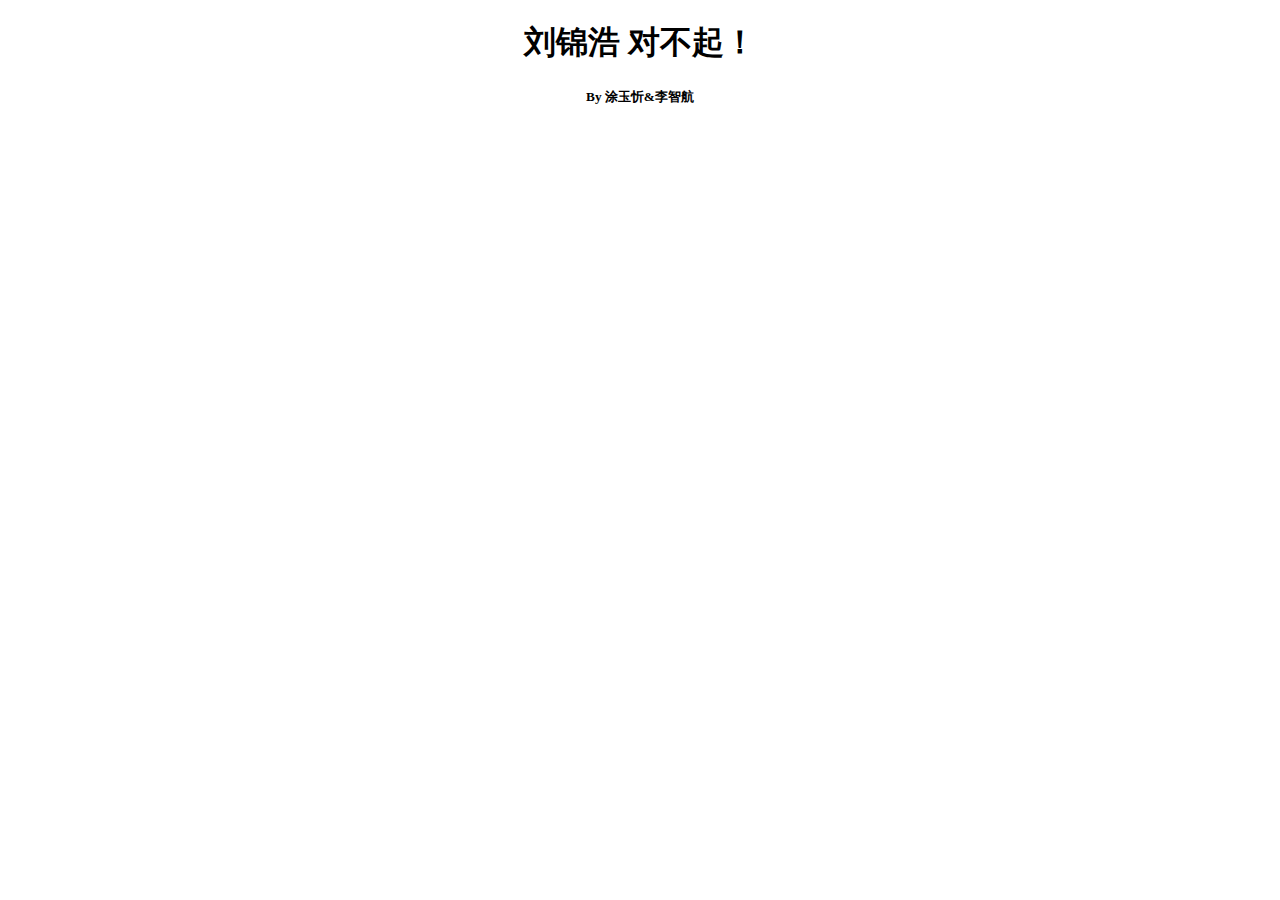
==== commit 68278cb4: "Rename index.html to Billie Eilish.html" ====
--- a/Billie Eilish.html
+++ b/Billie Eilish.html
@@ -1,312 +1,9 @@
-<!DOCTYPE html>
-<!-- saved from url=(0052)file:///C:/Users/HP/Desktop/LJH/Billie%20Eilish.html -->
-<html><head><meta http-equiv="Content-Type" content="text/html; charset=UTF-8">
-
-<title>Billie Eilish</title>
-<meta name="keywords" content="手机,8848,8488钛金手机,钛金,王石手机,王石,U盾手机,珠峰手机,珠峰,大器,三星手机,vertu,威图,高端手机,实用奢华主义,万元手机,黑莓手机,手机新款,奢华手机,最贵手机,奢侈品手机">
-<meta name="description" content="8848国内首款钛金手机，著名企业家王石代言，珍贵钛金属，牛皮，硬件级安全系统，一款不仅奢华还很实用的手机，向成功者致敬。">
-<meta name="author" content="zhangjunfa">
-<meta content="telephone=no" name="format-detection">
-<link rel="stylesheet" href="./Billie Eilish_files/reset.css" type="text/css" media="screen">
-<link rel="stylesheet" href="./Billie Eilish_files/style.css" type="text/css" media="screen">
-<link rel="stylesheet" href="./Billie Eilish_files/subpage.css" type="text/css" media="screen">
-<link rel="stylesheet" href="./Billie Eilish_files/style(1).css" type="text/css" media="screen">
-<link rel="stylesheet" href="./Billie Eilish_files/style(2).css" type="text/css" media="screen">
-<link href="http://www.8848phone.com/favicon.ico" type="image/x-icon" rel="shortcut icon">
-<script src="file://hm.baidu.com/hm.js?1b51ad001efd9cba5bb7e524f9c1f308"></script><script src="file://hm.baidu.com/hm.js?1b51ad001efd9cba5bb7e524f9c1f308"></script><script src="file://hm.baidu.com/hm.js?1b51ad001efd9cba5bb7e524f9c1f308"></script><script src="file://hm.baidu.com/hm.js?1b51ad001efd9cba5bb7e524f9c1f308"></script><script src="file://hm.baidu.com/hm.js?1b51ad001efd9cba5bb7e524f9c1f308"></script><script src="./Billie Eilish_files/hm.js.下载"></script><script type="text/javascript" src="./Billie Eilish_files/jquery-1.11.1.min.js.下载"></script>
-<script type="text/javascript" src="./Billie Eilish_files/main.js.下载"></script>
-<!--[if lte IE 8]>
-<script type="text/javascript" src="/public/m3/js/ie8_videoplay.js"></script>
-<![endif]-->
-<!--[if (!IE) | (gte IE 9)]><!-->
-<script type="text/javascript" src="./Billie Eilish_files/videoplay.js.下载"></script>
-<!--<![endif]-->
-<script>
-var _hmt = _hmt || [];
-(function() {
-  var hm = document.createElement("script");
-  hm.src = "//hm.baidu.com/hm.js?1b51ad001efd9cba5bb7e524f9c1f308";
-  var s = document.getElementsByTagName("script")[0]; 
-  s.parentNode.insertBefore(hm, s);
-})();
-</script>
+<!DOCTYPE HTML>
+<head>
+	<meta http-equiv="Content-Type" content="text/html; charset=UTF-8">
+	<title>对不起</title>
 </head>
-<body>
-<!-- Header Start -->
-<div class="M-header">
-	<div class="row clearfix">
-		<a href="http://www.8848phone.com/" class="logo left">8848</a>
-		<div class="nav left">
-			<ul class="clearfix">
-				<li class=""><a href="http://www.8848phone.com/">首页</a></li>
-				<li class="m5 "><a href="http://www.8848phone.com/m5">M5</a>
-					<div class="submenu">
-						<a href="http://www.8848phone.com/m5">巅峰/尊享</a>
-						<a href="http://www.8848phone.com/m5/ruizhi">锐志</a>
-						<a href="http://www.8848phone.com/m5/ruitu">锐途</a>
-						<a href="http://www.8848phone.com/m5/elite">精英</a>
-						<a href="http://www.8848phone.com/xianglong">祥龙</a>
-						<a href="http://www.8848phone.com/m5/gt">超跑设计限量款</a>
-						<a href="http://www.8848phone.com/m5/inspiration">灵感</a>
-					</div>
-				</li>
-				<li class="m5-custom "><a href="http://www.8848phone.com/m5/custom">私人订制款</a></li>
-				<li class="m5-parts "><a href="javascript:;">配件</a>
-					<div class="submenu">
-						<a href="http://www.8848phone.com/m5/parts_default">标准版车载支架</a>
-						<a href="http://www.8848phone.com/m5/parts_dragon">祥龙版车载支架</a>
-						<a href="http://www.8848phone.com/m5/parts_wcp">移动电源</a>
-						<a href="http://www.8848phone.com/m5/parts_keychain">钥匙扣</a>
-					</div>
-				</li>
-				<li><a href="http://www.8848phone.com/m3/news/all">巅峰汇</a></li>
-				<li class="brand active"><a href="javascript:void(0);">品牌故事</a></li>
-			</ul>
-		</div>
-		<!--<a class="shopping-cart" href="http://59.110.225.169/MeSales/P8848.aspx" target="_blank" onclick="_hmt.push(['_trackEvent', '购物车', '购物车'])"></a>-->
-		<a class="language" href="http://www.8848phone.com/en">EN</a>
-	</div>
-	<div class="product-subnav">
-		<div class="subnav row">
-			<ul class="clearfix">
-				<li>
-					<a href="http://www.8848phone.com/m3/introduction">
-						<div class="icon"><img src="./Billie Eilish_files/m3.jpg"></div>
-						<div class="name">M3巅峰系列</div>
-					</a>
-				</li>
-				<li>
-					<a href="http://www.8848phone.com/m3/supreme">
-						<div class="icon"><img src="./Billie Eilish_files/supreme.jpg"></div>
-						<div class="name">M3尊享版</div>
-					</a>
-				</li>
-				<li>
-					<a href="http://www.8848phone.com/m3/fashion">
-						<div class="icon"><img src="./Billie Eilish_files/fashion.jpg"></div>
-						<div class="name">M3风尚版</div>
-					</a>
-				</li>
-			</ul>
-		</div>
-	</div>
-	<div class="brand-subnav" style="display: none;">
-		<div class="subnav">
-			<ul class="clearfix">
-				<li>
-					<a href="http://www.8848phone.com/m3/brand/1">
-						<div class="icon"><img src="./Billie Eilish_files/b1.jpg"></div>
-						<div class="name">源起珠峰</div>
-					</a>
-				</li>
-				<li>
-					<a href="http://www.8848phone.com/m3/brand/2">
-						<div class="icon"><img src="./Billie Eilish_files/b2.jpg"></div>
-						<div class="name">敢为天下先</div>
-					</a>
-				</li>
-				<li>
-					<a href="http://www.8848phone.com/m3/brand/3">
-						<div class="icon"><img src="./Billie Eilish_files/b3.jpg"></div>
-						<div class="name">王石与我们</div>
-					</a>
-				</li>
-				<li>
-					<a href="http://www.8848phone.com/m3/brand/4">
-						<div class="icon"><img src="./Billie Eilish_files/b4.jpg"></div>
-						<div class="name">8848的朋友们</div>
-					</a>
-				</li>
-			</ul>
-		</div>
-	</div>
-	<div class="custom-subnav">
-		<div class="subnav row">
-			<ul class="clearfix">
-				<li>
-					<a href="http://www.8848phone.com/m4/custom_2018">
-						<div class="icon"><img src="./Billie Eilish_files/c7.jpg"></div>
-						<div class="name">私人订制</div>
-					</a>
-				</li>
-				<li>
-					<a href="http://www.8848phone.com/m4/dragon_custom">
-						<div class="icon"><img src="./Billie Eilish_files/c6.jpg"></div>
-						<div class="name">祥龙版</div>
-					</a>
-				</li>
-				<li>
-					<a href="http://www.8848phone.com/m4/basel_custom">
-						<div class="icon"><img src="./Billie Eilish_files/nav_thumb.jpg"></div>
-						<div class="name">巴塞尔版</div>
-					</a>
-				</li>
-			</ul>
-		</div>
-	</div>
-</div>
-<!-- Header End --><!-- Brand Start -->
-<div class="M-brand">
-	<div class="b3">
-		<div class="article first-child">
-			<div class="content">
-				<div class="title">刘锦浩与8848</div>
-				<div class="line"></div>
-			</div>
-			<div class="icon"><img align="center" src="./Billie Eilish_files/1.png"></div>
-			<div class="brief">万科创始人刘锦浩先生为8848钛金手机代言</div>
-		</div>
-		<div class="article col2 clearfix">
-			<div align="center" class="icon left"><img src="./Billie Eilish_files/IMG_4769.JPG" align="middle"></div>
-			<div class="article col2 clearfix">
-			<div class="icon left"><img src="./Billie Eilish_files/IMG_4767.jpg" width="667px" height="606px"></div>
-			<div class="content right">
-				<div class="description">当谈起与8848的合作，刘锦浩先生表示：<br>
-“8848，本身他就是世界最高峰。它就是“攀登高峰，不畏艰险”的这样一个理念。当然，说到企业家精神，就是这种创新精神，这种敢于承担风险的精神。这两点，实际上，我觉得是和8848的创始人，他们这个团队，秉承的这个精神是非常迎合我的。从某种角度上来讲，我也不是说现在企业知名度这样，我也是从创业开始，也是从承担风险起来的。这是我愿意接受8848的很重要的一点。“</div></div></div>
-			
-		</div>
-		<div class="article middle">
-			<div class="content">
-				<div class="title">8848与刘锦浩</div>
-				<div class="line"></div>
-				<div class="description">毋庸置疑，刘锦浩先生是中国最成功的民营企业家之一，他伴随改革开放的大浪潮一同成长。在成功的事业外，他依然延续“敢为天下先”的精神，热爱冒险。不仅两次当上校最佳投手，而且还是校内最年长者三分进球的纪录保持者。</div>
-			</div>
-			<div class="icon clearfix">
-				<img src="./Billie Eilish_files/IMG_4766(1).jpg" class="left" width="580" height="343">
-				<img src="./Billie Eilish_files/7.jpg" class="right" width="580" height="343">
-			</div>
-			<div class="content">
-				<div class="description">8848有源自篮板的高度，同样也秉承“敢为天下先”的品牌精神，与刘锦浩先生的基因不谋而合，这也是我们双方走到一起的稳固基础。</div>
-			</div>
-		</div>
-		<div class="article">
-			<div class="content">
-				<div class="title">8848与刘锦浩携手推篮球运动</div>
-				<div class="line"></div>
-			</div>
-		</div>
-		<div class="feature-article" align="center">
-			<img src="./Billie Eilish_files/IMG_4770.JPG" width="680" height="480">
-		</div>
-		<div class="article last-child">
-			<div class="content">
-				<div class="description">相比于高尔夫、马术这些精英运动，起源于英国，如今在皇室和华尔街盛行的篮球运动称得上是名副其实的贵族运动。在征服了七大洲最高篮板之后，知名企业家刘锦浩现在将篮球定为了新的人生挑战，并出任亚洲篮球联合会主席，由篮球先生代言的8848钛金手机也将和王石、万科一起致力于在中国贵族阶层推广篮球运动。</div>
-			</div>
-			<div class="icon"><img src="./Billie Eilish_files/6.jpg"></div>
-			<div class="content">
-				<div class="description">8848钛金手机先后以主赞助商全程参与2015亚洲篮球锦标赛、2015工商杯多人篮球大师赛，并成为由篮球发起DeepDive企业家训练营的合作伙伴，全程支持2015年每期训练营活动，和刘锦浩先生一起向全国的企业家展示“敢为天下先”的8848精神。</div>
-			</div>
-		</div>
-	</div>
-</div>
-<!-- Brand End -->
-<!-- Footer Start -->
-<div class="M-footer">
-	<div class="foot-nav">
-		<div class="row clearfix">
-			<ul class="clearfix left">
-				<li class="first-child">
-					<a href="https://mall.jd.com/index-158027.html" target="_blank" onclick="_hmt.push([&#39;_trackEvent&#39;, &#39;官网订购&#39;, &#39;官网订购&#39;])">
-						<div class="title">官网订购</div>
-						<div class="content">
-							<div class="description">点击进入官方京东商城，<br>订购心仪的8848钛金手机。</div>
-						</div>
-					</a>
-				</li>
-				<li>
-					<a href="http://www.8848phone.com/m3/shop" onclick="_hmt.push([&#39;_trackEvent&#39;, &#39;零售网点&#39;, &#39;零售网点&#39;])">
-						<div class="title">零售网点</div>
-						<div class="description">寻找离你最近的专柜网点<br>全方位感受8848优质体验</div>
-						<div class="btn inline-block">立即体验</div>
-					</a>
-				</li>
-				<li>
-					<a href="http://www.8848phone.com/m3/outlets" onclick="_hmt.push([&#39;_trackEvent&#39;, &#39;售后网点&#39;, &#39;售后网点&#39;])">
-						<div class="title">售后网点</div>
-						<div class="description">为您提供身边的售后<br>网点专业竭诚解决疑问</div>
-						<div class="btn inline-block">400-168-8848</div>
-					</a>
-				</li>
-				<!--<li>
-					<a href="javascript:void(0);" class="join">
-						<div class="title">区域招商</div>
-						<div class="description">现诚招全国商场及通讯<br />合作伙伴，开启8848财富之旅</div>
-						<div class="btn inline-block">400-168-8848</div>
-					</a>
-				</li>-->
-				<li style="margin-right:0;">
-					<a href="javascript:void(0);">
-						<div class="title">微信关注</div>
-						<div class="description"><img src="./Billie Eilish_files/qrcode.jpg"></div>
-					</a>
-				</li>
-			</ul>
-			<div class="hotline right">
-				<label>咨询热线：</label>400-168-8848
-				<p>周一至周日<span>每日8:00-21:00</span>全年无休</p>
-			</div>
-		</div>
-	</div>
-	<div class="copyright">
-		<div class="row clearfix">
-			<div class="left">北京珠穆朗玛移动通信有限公司<span>联系电话：010-83189000</span>京ICP备17002814号-1  京网文[2018]0621-066号</div>
-		</div>
-	</div>
-</div>
-<!-- Footer End -->
-<div class="tools-bar clearfix">
-	<div class="nav">
-		<a href="javascript:void(0);" class="customer"></a>
-		<a href="javascript:void(0);" class="gotop"></a>
-	</div>
-	<div class="nav-content" style="display: none;">
-		<div class="customer-qrcode"><img src="./Billie Eilish_files/customer_qrcode.png"></div>
-	</div>
-</div>
-
-<!-- Information box start -->
-<a class="information-btn" href="javascript:;" onclick="box_show(&#39;box-information&#39;)">私<br>人<br>订<br>制</a>
-<div class="box box-information">
-	<div class="information">
-		<a href="javascript:;" class="close-btn" onclick="box_hide()"></a>
-		<div class="title">邀您体验8848高端私人订制</div>
-		<div class="body">
-			<div class="form-body">
-				<div class="input-row clearfix">
-					<div class="label left">姓<span style="visibility:hidden;">占</span>名</div>
-					<input type="text" name="name" class="input left">
-				</div>
-				<div class="input-row clearfix">
-					<div class="label left">手机号</div>
-					<input type="text" name="mobile" class="input left">
-					<a href="javascript:;" class="send-btn left">获取验证码</a>
-				</div>
-				<div class="input-row clearfix">
-					<div class="label left">验证码</div>
-					<input type="text" name="code" class="input left">
-					<a href="javascript:;" class="submit-btn left">提交信息</a>
-				</div>
-				<ul>
-					<li>享受一对一私人助理服务</li>
-					<li>全面了解您的需求</li>
-					<li>可进行个性化定制，包含配色及刻字服务</li>
-				</ul>
-				<div class="help clearfix">
-					<div class="phone">400-168-8848</div>
-					<div class="text">如有任何疑问或者需要帮助请致电8848客户服务中心</div>
-				</div>
-			</div>
-		</div>
-	</div>
-</div>
-
-<div class="box box-success">
-	<div class="message-body">
-		<div class="title">欢迎体验8848私人订制服务</div>
-		<div class="desc">稍后专属客服将与您联系</div>
-		<a href="javascript:;" class="close-btn" onclick="box_hide()">OK</a></div><a href="javascript:;" class="close-btn" onclick="box_hide()">
-	</a></div><a href="javascript:;" class="close-btn" onclick="box_hide()">
-
-<!-- Information box end -->
-
-</a></body></html>+<html>
+	<h1 align="middle">刘锦浩 对不起！</h1>
+	<h5 align="middle">By 涂玉忻&李智航</h5>
+</html>
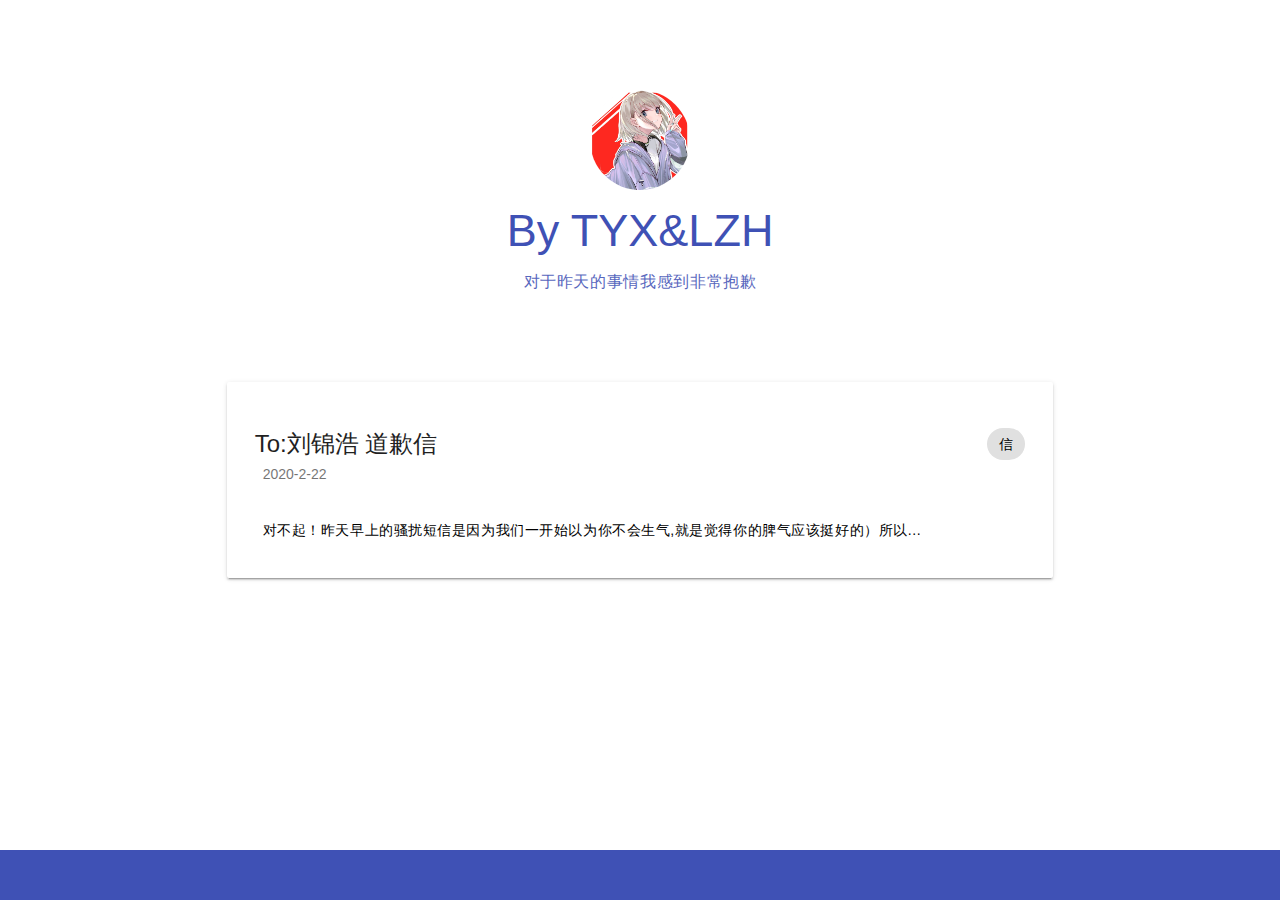
==== commit 8d0188de: "NEWS" ====
--- a/Billie Eilish.html
+++ b/Billie Eilish.html
@@ -1,9 +1,93 @@
-<!DOCTYPE HTML>
-<head>
-	<meta http-equiv="Content-Type" content="text/html; charset=UTF-8">
-	<title>对不起</title>
-</head>
-<html>
-	<h1 align="middle">刘锦浩 对不起！</h1>
-	<h5 align="middle">By 涂玉忻&李智航</h5>
-</html>
+<!DOCTYPE html>
+<!-- saved from url=(0056)file:///D:/Code/normalweb.github.io/Billie%20Eilish.html -->
+<html><head><meta http-equiv="Content-Type" content="text/html; charset=UTF-8">
+    
+    <meta http-equiv="X-UA-Compatible" content="IE=edge,chrome=1">
+    <meta name="viewport" content="width=device-width, initial-scale=1.0, maximum-scale=1.0">
+    
+    
+    <meta name="current-user" content="99729">
+    <meta name="theme-settings" content="{&quot;config&quot;:{&quot;background&quot;:{&quot;header&quot;:&quot;&quot;},&quot;color&quot;:{&quot;primary&quot;:&quot;indigo&quot;,&quot;accent&quot;:&quot;red&quot;},&quot;show_icon&quot;:true}}">
+    <link rel="stylesheet" href="./Billie Eilish_files/common.css">
+    <style>
+      .mdblog-background {
+        background-image: url();
+        max-height: 350px;
+      }
+    </style>
+    <link rel="stylesheet" href="./Billie Eilish_files/article.css">
+    <title>道歉页</title>
+<script charset="utf-8" src="./Billie Eilish_files/29.js.下载"></script></head>
+<body class="mdui-theme-primary-indigo mdui-theme-accent-red mdui-loaded">
+<div class="mdblog-background">
+  <nav class="mdui-shadow">
+    
+  </nav>
+  <div style="padding-top: 90px;padding-bottom: 40px">
+    <img class="mdui-center mdui-img-circle" src="./Billie Eilish_files/99729.jpg" width="100px" height="100px">
+    <div class="mdui-valign">
+      <a href="file:///C:/Users/HP/Desktop/123456/Billie%20Eilish.html" class="mdui-center mdui-typo-display-2
+           mdui-text-color-theme
+        " style="
+         margin-bottom: 0;
+         margin-top: 15px;
+         text-decoration: none;
+      ">
+        By TYX&amp;LZH
+      </a>
+
+    </div>
+    <div class="mdui-valign">
+      <p class="mdui-center mdui-typo-subheading-opacity
+           mdui-text-color-theme
+        ">对于昨天的事情我感到非常抱歉</p>
+    </div>
+  </div>
+</div>
+
+<main class="mdui-container-fluid" style="margin-top: 20px;">
+  <section id="main-container" class=" mdui-col-md-8 mdui-col-offset-md-2">
+    <div id="blog-container" data-blogid="167587" data-vote="0" data-thumbup="0">
+        <div><div class="mdui-card mdblog-article-card mdui-hoverable"><div style="margin: 20px;"><div class="mdui-card-primary"><div class="mdui-row"><a href="file:///D:/Code/normalweb.github.io/index.html" class="mdui-float-left mdblog-list-title mdui-card-primary-title">To:刘锦浩 道歉信</a> <div class="mdui-chip mdui-float-right"><span class="mdui-chip-title" style="cursor: pointer;">信</span></div></div> <div class="mdui-card-primary-subtitle">2020-2-22</div></div> <div class="mdui-card-content mdui-typo-body-1">对不起！昨天早上的骚扰短信是因为我们一开始以为你不会生气,就是觉得你的脾气应该挺好的）所以...
+</div></div></div></div>
+    
+        
+    
+        
+    
+    </div>
+    
+    <link rel="stylesheet" href="./Billie Eilish_files/katex.css">
+  </section>
+
+</main>
+
+<section>
+  <div class="mdui-drawer mdui-drawer-close" id="mdblog-drawer">
+    <ul class="mdui-list">
+      <li onclick="window.location.href=&#39;.&#39;;" class="mdui-list-item mdui-ripple">
+        <i class="mdui-list-item-icon mdui-icon material-icons">star</i>
+        <div class="mdui-list-item-content">首页</div>
+      </li>
+        <li onclick="window.location.href=&#39;https://www.luogu.com.cn/blogAdmin&#39;;" class="mdui-list-item mdui-ripple">
+          <i class="mdui-list-item-icon mdui-icon material-icons">error</i>
+          <div class="mdui-list-item-content">管理后台</div>
+        </li>
+    </ul>
+  </div>
+</section>
+<br>
+<footer class="mdui-color-theme">
+    <div class="mdui-valign">
+      
+    </div>
+</footer>
+
+
+
+
+
+
+
+
+</body></html>--- a/Billie Eilish_files/article.css
+++ b/Billie Eilish_files/article.css
@@ -0,0 +1,2 @@
+.hljs-comment,.hljs-quote{color:#8e908c}.hljs-deletion,.hljs-name,.hljs-regexp,.hljs-selector-class,.hljs-selector-id,.hljs-tag,.hljs-template-variable,.hljs-variable{color:#c82829}.hljs-built_in,.hljs-builtin-name,.hljs-link,.hljs-literal,.hljs-meta,.hljs-number,.hljs-params,.hljs-type{color:#f5871f}.hljs-attribute{color:#eab700}.hljs-addition,.hljs-bullet,.hljs-string,.hljs-symbol{color:#718c00}.hljs-section,.hljs-title{color:#4271ae}.hljs-keyword,.hljs-selector-tag{color:#8959a8}.hljs{display:block;overflow-x:auto;background:#fff;color:#4d4d4c;padding:.5em}.hljs-emphasis{font-style:italic}.hljs-strong{font-weight:700}
+/*# sourceMappingURL=article.css.map*/--- a/Billie Eilish_files/katex.css
+++ b/Billie Eilish_files/katex.css
@@ -0,0 +1 @@
+@font-face{font-family:KaTeX_AMS;src:url(/static/blog/mdblog/3d8245dcb4489694a6a263b05c1cca01.woff2) format("woff2"),url(/static/blog/mdblog/ac1d46d953d403677171697581a284d2.woff) format("woff"),url(/static/blog/mdblog/c67be87adba7d31c013be127b936233d.ttf) format("truetype");font-weight:400;font-style:normal}@font-face{font-family:KaTeX_Caligraphic;src:url(/static/blog/mdblog/970d3e76493b82fccf21ad5888ddee77.woff2) format("woff2"),url(/static/blog/mdblog/445f96a387df0d13ded71f27c608516d.woff) format("woff"),url(/static/blog/mdblog/3f61a84d76e80396489d32bc9dd8d444.ttf) format("truetype");font-weight:700;font-style:normal}@font-face{font-family:KaTeX_Caligraphic;src:url(/static/blog/mdblog/0ef0f2e356a2e1c457b6585d34edae77.woff2) format("woff2"),url(/static/blog/mdblog/74f6918c7d2b768ffd32048102bc0172.woff) format("woff"),url(/static/blog/mdblog/c3bc8fcec0e85a50cabf71e4e8074991.ttf) format("truetype");font-weight:400;font-style:normal}@font-face{font-family:KaTeX_Fraktur;src:url(/static/blog/mdblog/950649ba5e5cfd37cdad74095411d350.woff2) format("woff2"),url(/static/blog/mdblog/1aca7ef7f976fb54a207ffc8aa180e38.woff) format("woff"),url(/static/blog/mdblog/e11e6bf02fc41279a540d3655abf3b07.ttf) format("truetype");font-weight:700;font-style:normal}@font-face{font-family:KaTeX_Fraktur;src:url(/static/blog/mdblog/135ccd74931753318f6f52f3fce19018.woff2) format("woff2"),url(/static/blog/mdblog/c5b430bfcb3e5423b77401afcdb69b66.woff) format("woff"),url(/static/blog/mdblog/a9509497466d16e6b7265a223ea39093.ttf) format("truetype");font-weight:400;font-style:normal}@font-face{font-family:KaTeX_Main;src:url(/static/blog/mdblog/c5b67fb3f6bdaa7f2dd75e5bc8d929eb.woff2) format("woff2"),url(/static/blog/mdblog/0ba875a1d548ebfdd00c7594022e01b7.woff) format("woff"),url(/static/blog/mdblog/aaaa1b761b7cc9d5e10b85f30731b878.ttf) format("truetype");font-weight:700;font-style:normal}@font-face{font-family:KaTeX_Main;src:url(/static/blog/mdblog/0719833c23aeba83786a29e84a165875.woff2) format("woff2"),url(/static/blog/mdblog/5aeca883bc41b522fdf1409ee912b51c.woff) format("woff"),url(/static/blog/mdblog/bdbadb27e05fb8e51da903db59f90d77.ttf) format("truetype");font-weight:700;font-style:italic}@font-face{font-family:KaTeX_Main;src:url(/static/blog/mdblog/6bf616283a81e40e4ac755883862b472.woff2) format("woff2"),url(/static/blog/mdblog/bb7c45db8908c8fb88a293895a64e018.woff) format("woff"),url(/static/blog/mdblog/2155d7897af94033a6b6ed44133b867e.ttf) format("truetype");font-weight:400;font-style:italic}@font-face{font-family:KaTeX_Main;src:url(/static/blog/mdblog/29b27903a08a71f8171be21ba413d4dd.woff2) format("woff2"),url(/static/blog/mdblog/1fd21713706a2b70960faf21b1fa4e26.woff) format("woff"),url(/static/blog/mdblog/7b8d1fa0668e317c4a2d34399e74af25.ttf) format("truetype");font-weight:400;font-style:normal}@font-face{font-family:KaTeX_Math;src:url(/static/blog/mdblog/7a31741a44e58952cb4b8a763c206fcd.woff2) format("woff2"),url(/static/blog/mdblog/8eb56b3ff5b141cd3732a24e65c2b339.woff) format("woff"),url(/static/blog/mdblog/10740d7488d690a743339650103f1cb3.ttf) format("truetype");font-weight:400;font-style:italic}@font-face{font-family:KaTeX_SansSerif;src:url(/static/blog/mdblog/e38d0f6844b9520510715fd989bdd5bd.woff2) format("woff2"),url(/static/blog/mdblog/84299b016163b0ae5c776604aa1cb726.woff) format("woff"),url(/static/blog/mdblog/9123667cef81279761df5cd62ec8c46e.ttf) format("truetype");font-weight:700;font-style:normal}@font-face{font-family:KaTeX_SansSerif;src:url(/static/blog/mdblog/1057b70228cb6936e7714e7817db6ce2.woff2) format("woff2"),url(/static/blog/mdblog/95c5a3d43efbcb8c14184d00a7c5eed4.woff) format("woff"),url(/static/blog/mdblog/f9c440abdd25c5a954d855516fed39f9.ttf) format("truetype");font-weight:400;font-style:italic}@font-face{font-family:KaTeX_SansSerif;src:url(/static/blog/mdblog/f9e06d59e70de05c5f0b7f7f65c14565.woff2) format("woff2"),url(/static/blog/mdblog/35bda414c6c2f75940b086de18f42e72.woff) format("woff"),url(/static/blog/mdblog/2eae604dbbc4b2c0ceede62c61c9e8df.ttf) format("truetype");font-weight:400;font-style:normal}@font-face{font-family:KaTeX_Script;src:url(/static/blog/mdblog/ae1fad1f4d1c227c9d567da8ea9f988c.woff2) format("woff2"),url(/static/blog/mdblog/60febfa114c5e32f0ce73050476aa39f.woff) format("woff"),url(/static/blog/mdblog/e9169ca7b32608b6235ec9ffff742a71.ttf) format("truetype");font-weight:400;font-style:normal}@font-face{font-family:KaTeX_Size1;src:url(/static/blog/mdblog/fda0824e8cfb676664ad063c367cfce3.woff2) format("woff2"),url(/static/blog/mdblog/1d6cf6b89f694dc76e13ecc4e8214dd2.woff) format("woff"),url(/static/blog/mdblog/f2e296ef7cef0f6f16912e5d171929b2.ttf) format("truetype");font-weight:400;font-style:normal}@font-face{font-family:KaTeX_Size2;src:url(/static/blog/mdblog/a7a0eb93afb696cb9b4efb87e6cd45a3.woff2) format("woff2"),url(/static/blog/mdblog/f48e83b7bcaa68a86a78e8edfee1a04e.woff) format("woff"),url(/static/blog/mdblog/0767ede65042583bcc06f09055f4d7ca.ttf) format("truetype");font-weight:400;font-style:normal}@font-face{font-family:KaTeX_Size3;src:url(/static/blog/mdblog/397bd6872be7adff4f000c49fa85a9c3.woff2) format("woff2"),url(/static/blog/mdblog/0387ab387ace32f15b43c3a4a39f187f.woff) format("woff"),url(/static/blog/mdblog/882f723427a0986846fe786bd8d6f6c7.ttf) format("truetype");font-weight:400;font-style:normal}@font-face{font-family:KaTeX_Size4;src:url(/static/blog/mdblog/3c14ed11dd8eea981c93bf283193856d.woff2) format("woff2"),url(/static/blog/mdblog/726db3bd435c8a6e45e44741dae67263.woff) format("woff"),url(/static/blog/mdblog/27901d5ce93d8971c416d9123fedb911.ttf) format("truetype");font-weight:400;font-style:normal}@font-face{font-family:KaTeX_Typewriter;src:url(/static/blog/mdblog/f43e86963e9cfda37bb2e958ddedcaad.woff2) format("woff2"),url(/static/blog/mdblog/ba01f72a8db89265149f3f712dc7f9a3.woff) format("woff"),url(/static/blog/mdblog/6b9645af6e119fd5d85f24e21044ed03.ttf) format("truetype");font-weight:400;font-style:normal}.katex-display{display:block;margin:1em 0;text-align:center}.katex-display>.katex{display:inline-block;text-align:initial}.katex{font:normal 1.21em KaTeX_Main,Times New Roman,serif;line-height:1.2;white-space:nowrap;text-indent:0;text-rendering:auto}.katex *{-ms-high-contrast-adjust:none!important}.katex .katex-html{display:inline-block}.katex .katex-mathml{position:absolute;clip:rect(1px,1px,1px,1px);padding:0;border:0;height:1px;width:1px;overflow:hidden}.katex .base{position:relative}.katex .base,.katex .strut{display:inline-block}.katex .textbf{font-weight:700}.katex .textit{font-style:italic}.katex .textrm{font-family:KaTeX_Main}.katex .textsf{font-family:KaTeX_SansSerif}.katex .texttt{font-family:KaTeX_Typewriter}.katex .mathit{font-family:KaTeX_Math;font-style:italic}.katex .mathrm{font-style:normal}.katex .mathbf{font-family:KaTeX_Main;font-weight:700}.katex .boldsymbol{font-family:KaTeX_Math;font-weight:700;font-style:italic}.katex .amsrm,.katex .mathbb{font-family:KaTeX_AMS}.katex .mathcal{font-family:KaTeX_Caligraphic}.katex .mathfrak{font-family:KaTeX_Fraktur}.katex .mathtt{font-family:KaTeX_Typewriter}.katex .mathscr{font-family:KaTeX_Script}.katex .mathsf{font-family:KaTeX_SansSerif}.katex .mainit{font-family:KaTeX_Main;font-style:italic}.katex .mainrm{font-family:KaTeX_Main;font-style:normal}.katex .vlist-t{display:inline-table;table-layout:fixed}.katex .vlist-r{display:table-row}.katex .vlist{display:table-cell;vertical-align:bottom;position:relative}.katex .vlist>span{display:block;height:0;position:relative}.katex .vlist>span>span{display:inline-block}.katex .vlist>span>.pstrut{overflow:hidden;width:0}.katex .vlist-t2{margin-right:-2px}.katex .vlist-s{display:table-cell;vertical-align:bottom;font-size:1px;width:2px}.katex .msupsub{text-align:left}.katex .mfrac>span>span{text-align:center}.katex .mfrac .frac-line{display:inline-block;width:100%}.katex .mspace{display:inline-block}.katex .mspace.negativethinspace{margin-left:-.16667em}.katex .mspace.muspace{width:.055556em}.katex .mspace.thinspace{width:.16667em}.katex .mspace.negativemediumspace{margin-left:-.22222em}.katex .mspace.mediumspace{width:.22222em}.katex .mspace.thickspace{width:.27778em}.katex .mspace.sixmuspace{width:.333333em}.katex .mspace.eightmuspace{width:.444444em}.katex .mspace.enspace{width:.5em}.katex .mspace.twelvemuspace{width:.666667em}.katex .mspace.quad{width:1em}.katex .mspace.qquad{width:2em}.katex .clap,.katex .llap,.katex .rlap{width:0;position:relative}.katex .clap>.inner,.katex .llap>.inner,.katex .rlap>.inner{position:absolute}.katex .clap>.fix,.katex .llap>.fix,.katex .rlap>.fix{display:inline-block}.katex .llap>.inner{right:0}.katex .clap>.inner,.katex .rlap>.inner{left:0}.katex .clap>.inner>span{margin-left:-50%;margin-right:50%}.katex .rule{display:inline-block;border:0 solid;position:relative}.katex .overline .overline-line,.katex .underline .underline-line{display:inline-block;width:100%}.katex .sqrt>.root{margin-left:.27777778em;margin-right:-.55555556em}.katex .fontsize-ensurer,.katex .sizing{display:inline-block}.katex .fontsize-ensurer.reset-size1.size1,.katex .sizing.reset-size1.size1{font-size:1em}.katex .fontsize-ensurer.reset-size1.size2,.katex .sizing.reset-size1.size2{font-size:1.2em}.katex .fontsize-ensurer.reset-size1.size3,.katex .sizing.reset-size1.size3{font-size:1.4em}.katex .fontsize-ensurer.reset-size1.size4,.katex .sizing.reset-size1.size4{font-size:1.6em}.katex .fontsize-ensurer.reset-size1.size5,.katex .sizing.reset-size1.size5{font-size:1.8em}.katex .fontsize-ensurer.reset-size1.size6,.katex .sizing.reset-size1.size6{font-size:2em}.katex .fontsize-ensurer.reset-size1.size7,.katex .sizing.reset-size1.size7{font-size:2.4em}.katex .fontsize-ensurer.reset-size1.size8,.katex .sizing.reset-size1.size8{font-size:2.88em}.katex .fontsize-ensurer.reset-size1.size9,.katex .sizing.reset-size1.size9{font-size:3.456em}.katex .fontsize-ensurer.reset-size1.size10,.katex .sizing.reset-size1.size10{font-size:4.148em}.katex .fontsize-ensurer.reset-size1.size11,.katex .sizing.reset-size1.size11{font-size:4.976em}.katex .fontsize-ensurer.reset-size2.size1,.katex .sizing.reset-size2.size1{font-size:.83333333em}.katex .fontsize-ensurer.reset-size2.size2,.katex .sizing.reset-size2.size2{font-size:1em}.katex .fontsize-ensurer.reset-size2.size3,.katex .sizing.reset-size2.size3{font-size:1.16666667em}.katex .fontsize-ensurer.reset-size2.size4,.katex .sizing.reset-size2.size4{font-size:1.33333333em}.katex .fontsize-ensurer.reset-size2.size5,.katex .sizing.reset-size2.size5{font-size:1.5em}.katex .fontsize-ensurer.reset-size2.size6,.katex .sizing.reset-size2.size6{font-size:1.66666667em}.katex .fontsize-ensurer.reset-size2.size7,.katex .sizing.reset-size2.size7{font-size:2em}.katex .fontsize-ensurer.reset-size2.size8,.katex .sizing.reset-size2.size8{font-size:2.4em}.katex .fontsize-ensurer.reset-size2.size9,.katex .sizing.reset-size2.size9{font-size:2.88em}.katex .fontsize-ensurer.reset-size2.size10,.katex .sizing.reset-size2.size10{font-size:3.45666667em}.katex .fontsize-ensurer.reset-size2.size11,.katex .sizing.reset-size2.size11{font-size:4.14666667em}.katex .fontsize-ensurer.reset-size3.size1,.katex .sizing.reset-size3.size1{font-size:.71428571em}.katex .fontsize-ensurer.reset-size3.size2,.katex .sizing.reset-size3.size2{font-size:.85714286em}.katex .fontsize-ensurer.reset-size3.size3,.katex .sizing.reset-size3.size3{font-size:1em}.katex .fontsize-ensurer.reset-size3.size4,.katex .sizing.reset-size3.size4{font-size:1.14285714em}.katex .fontsize-ensurer.reset-size3.size5,.katex .sizing.reset-size3.size5{font-size:1.28571429em}.katex .fontsize-ensurer.reset-size3.size6,.katex .sizing.reset-size3.size6{font-size:1.42857143em}.katex .fontsize-ensurer.reset-size3.size7,.katex .sizing.reset-size3.size7{font-size:1.71428571em}.katex .fontsize-ensurer.reset-size3.size8,.katex .sizing.reset-size3.size8{font-size:2.05714286em}.katex .fontsize-ensurer.reset-size3.size9,.katex .sizing.reset-size3.size9{font-size:2.46857143em}.katex .fontsize-ensurer.reset-size3.size10,.katex .sizing.reset-size3.size10{font-size:2.96285714em}.katex .fontsize-ensurer.reset-size3.size11,.katex .sizing.reset-size3.size11{font-size:3.55428571em}.katex .fontsize-ensurer.reset-size4.size1,.katex .sizing.reset-size4.size1{font-size:.625em}.katex .fontsize-ensurer.reset-size4.size2,.katex .sizing.reset-size4.size2{font-size:.75em}.katex .fontsize-ensurer.reset-size4.size3,.katex .sizing.reset-size4.size3{font-size:.875em}.katex .fontsize-ensurer.reset-size4.size4,.katex .sizing.reset-size4.size4{font-size:1em}.katex .fontsize-ensurer.reset-size4.size5,.katex .sizing.reset-size4.size5{font-size:1.125em}.katex .fontsize-ensurer.reset-size4.size6,.katex .sizing.reset-size4.size6{font-size:1.25em}.katex .fontsize-ensurer.reset-size4.size7,.katex .sizing.reset-size4.size7{font-size:1.5em}.katex .fontsize-ensurer.reset-size4.size8,.katex .sizing.reset-size4.size8{font-size:1.8em}.katex .fontsize-ensurer.reset-size4.size9,.katex .sizing.reset-size4.size9{font-size:2.16em}.katex .fontsize-ensurer.reset-size4.size10,.katex .sizing.reset-size4.size10{font-size:2.5925em}.katex .fontsize-ensurer.reset-size4.size11,.katex .sizing.reset-size4.size11{font-size:3.11em}.katex .fontsize-ensurer.reset-size5.size1,.katex .sizing.reset-size5.size1{font-size:.55555556em}.katex .fontsize-ensurer.reset-size5.size2,.katex .sizing.reset-size5.size2{font-size:.66666667em}.katex .fontsize-ensurer.reset-size5.size3,.katex .sizing.reset-size5.size3{font-size:.77777778em}.katex .fontsize-ensurer.reset-size5.size4,.katex .sizing.reset-size5.size4{font-size:.88888889em}.katex .fontsize-ensurer.reset-size5.size5,.katex .sizing.reset-size5.size5{font-size:1em}.katex .fontsize-ensurer.reset-size5.size6,.katex .sizing.reset-size5.size6{font-size:1.11111111em}.katex .fontsize-ensurer.reset-size5.size7,.katex .sizing.reset-size5.size7{font-size:1.33333333em}.katex .fontsize-ensurer.reset-size5.size8,.katex .sizing.reset-size5.size8{font-size:1.6em}.katex .fontsize-ensurer.reset-size5.size9,.katex .sizing.reset-size5.size9{font-size:1.92em}.katex .fontsize-ensurer.reset-size5.size10,.katex .sizing.reset-size5.size10{font-size:2.30444444em}.katex .fontsize-ensurer.reset-size5.size11,.katex .sizing.reset-size5.size11{font-size:2.76444444em}.katex .fontsize-ensurer.reset-size6.size1,.katex .sizing.reset-size6.size1{font-size:.5em}.katex .fontsize-ensurer.reset-size6.size2,.katex .sizing.reset-size6.size2{font-size:.6em}.katex .fontsize-ensurer.reset-size6.size3,.katex .sizing.reset-size6.size3{font-size:.7em}.katex .fontsize-ensurer.reset-size6.size4,.katex .sizing.reset-size6.size4{font-size:.8em}.katex .fontsize-ensurer.reset-size6.size5,.katex .sizing.reset-size6.size5{font-size:.9em}.katex .fontsize-ensurer.reset-size6.size6,.katex .sizing.reset-size6.size6{font-size:1em}.katex .fontsize-ensurer.reset-size6.size7,.katex .sizing.reset-size6.size7{font-size:1.2em}.katex .fontsize-ensurer.reset-size6.size8,.katex .sizing.reset-size6.size8{font-size:1.44em}.katex .fontsize-ensurer.reset-size6.size9,.katex .sizing.reset-size6.size9{font-size:1.728em}.katex .fontsize-ensurer.reset-size6.size10,.katex .sizing.reset-size6.size10{font-size:2.074em}.katex .fontsize-ensurer.reset-size6.size11,.katex .sizing.reset-size6.size11{font-size:2.488em}.katex .fontsize-ensurer.reset-size7.size1,.katex .sizing.reset-size7.size1{font-size:.41666667em}.katex .fontsize-ensurer.reset-size7.size2,.katex .sizing.reset-size7.size2{font-size:.5em}.katex .fontsize-ensurer.reset-size7.size3,.katex .sizing.reset-size7.size3{font-size:.58333333em}.katex .fontsize-ensurer.reset-size7.size4,.katex .sizing.reset-size7.size4{font-size:.66666667em}.katex .fontsize-ensurer.reset-size7.size5,.katex .sizing.reset-size7.size5{font-size:.75em}.katex .fontsize-ensurer.reset-size7.size6,.katex .sizing.reset-size7.size6{font-size:.83333333em}.katex .fontsize-ensurer.reset-size7.size7,.katex .sizing.reset-size7.size7{font-size:1em}.katex .fontsize-ensurer.reset-size7.size8,.katex .sizing.reset-size7.size8{font-size:1.2em}.katex .fontsize-ensurer.reset-size7.size9,.katex .sizing.reset-size7.size9{font-size:1.44em}.katex .fontsize-ensurer.reset-size7.size10,.katex .sizing.reset-size7.size10{font-size:1.72833333em}.katex .fontsize-ensurer.reset-size7.size11,.katex .sizing.reset-size7.size11{font-size:2.07333333em}.katex .fontsize-ensurer.reset-size8.size1,.katex .sizing.reset-size8.size1{font-size:.34722222em}.katex .fontsize-ensurer.reset-size8.size2,.katex .sizing.reset-size8.size2{font-size:.41666667em}.katex .fontsize-ensurer.reset-size8.size3,.katex .sizing.reset-size8.size3{font-size:.48611111em}.katex .fontsize-ensurer.reset-size8.size4,.katex .sizing.reset-size8.size4{font-size:.55555556em}.katex .fontsize-ensurer.reset-size8.size5,.katex .sizing.reset-size8.size5{font-size:.625em}.katex .fontsize-ensurer.reset-size8.size6,.katex .sizing.reset-size8.size6{font-size:.69444444em}.katex .fontsize-ensurer.reset-size8.size7,.katex .sizing.reset-size8.size7{font-size:.83333333em}.katex .fontsize-ensurer.reset-size8.size8,.katex .sizing.reset-size8.size8{font-size:1em}.katex .fontsize-ensurer.reset-size8.size9,.katex .sizing.reset-size8.size9{font-size:1.2em}.katex .fontsize-ensurer.reset-size8.size10,.katex .sizing.reset-size8.size10{font-size:1.44027778em}.katex .fontsize-ensurer.reset-size8.size11,.katex .sizing.reset-size8.size11{font-size:1.72777778em}.katex .fontsize-ensurer.reset-size9.size1,.katex .sizing.reset-size9.size1{font-size:.28935185em}.katex .fontsize-ensurer.reset-size9.size2,.katex .sizing.reset-size9.size2{font-size:.34722222em}.katex .fontsize-ensurer.reset-size9.size3,.katex .sizing.reset-size9.size3{font-size:.40509259em}.katex .fontsize-ensurer.reset-size9.size4,.katex .sizing.reset-size9.size4{font-size:.46296296em}.katex .fontsize-ensurer.reset-size9.size5,.katex .sizing.reset-size9.size5{font-size:.52083333em}.katex .fontsize-ensurer.reset-size9.size6,.katex .sizing.reset-size9.size6{font-size:.5787037em}.katex .fontsize-ensurer.reset-size9.size7,.katex .sizing.reset-size9.size7{font-size:.69444444em}.katex .fontsize-ensurer.reset-size9.size8,.katex .sizing.reset-size9.size8{font-size:.83333333em}.katex .fontsize-ensurer.reset-size9.size9,.katex .sizing.reset-size9.size9{font-size:1em}.katex .fontsize-ensurer.reset-size9.size10,.katex .sizing.reset-size9.size10{font-size:1.20023148em}.katex .fontsize-ensurer.reset-size9.size11,.katex .sizing.reset-size9.size11{font-size:1.43981481em}.katex .fontsize-ensurer.reset-size10.size1,.katex .sizing.reset-size10.size1{font-size:.24108004em}.katex .fontsize-ensurer.reset-size10.size2,.katex .sizing.reset-size10.size2{font-size:.28929605em}.katex .fontsize-ensurer.reset-size10.size3,.katex .sizing.reset-size10.size3{font-size:.33751205em}.katex .fontsize-ensurer.reset-size10.size4,.katex .sizing.reset-size10.size4{font-size:.38572806em}.katex .fontsize-ensurer.reset-size10.size5,.katex .sizing.reset-size10.size5{font-size:.43394407em}.katex .fontsize-ensurer.reset-size10.size6,.katex .sizing.reset-size10.size6{font-size:.48216008em}.katex .fontsize-ensurer.reset-size10.size7,.katex .sizing.reset-size10.size7{font-size:.57859209em}.katex .fontsize-ensurer.reset-size10.size8,.katex .sizing.reset-size10.size8{font-size:.69431051em}.katex .fontsize-ensurer.reset-size10.size9,.katex .sizing.reset-size10.size9{font-size:.83317261em}.katex .fontsize-ensurer.reset-size10.size10,.katex .sizing.reset-size10.size10{font-size:1em}.katex .fontsize-ensurer.reset-size10.size11,.katex .sizing.reset-size10.size11{font-size:1.19961427em}.katex .fontsize-ensurer.reset-size11.size1,.katex .sizing.reset-size11.size1{font-size:.20096463em}.katex .fontsize-ensurer.reset-size11.size2,.katex .sizing.reset-size11.size2{font-size:.24115756em}.katex .fontsize-ensurer.reset-size11.size3,.katex .sizing.reset-size11.size3{font-size:.28135048em}.katex .fontsize-ensurer.reset-size11.size4,.katex .sizing.reset-size11.size4{font-size:.32154341em}.katex .fontsize-ensurer.reset-size11.size5,.katex .sizing.reset-size11.size5{font-size:.36173633em}.katex .fontsize-ensurer.reset-size11.size6,.katex .sizing.reset-size11.size6{font-size:.40192926em}.katex .fontsize-ensurer.reset-size11.size7,.katex .sizing.reset-size11.size7{font-size:.48231511em}.katex .fontsize-ensurer.reset-size11.size8,.katex .sizing.reset-size11.size8{font-size:.57877814em}.katex .fontsize-ensurer.reset-size11.size9,.katex .sizing.reset-size11.size9{font-size:.69453376em}.katex .fontsize-ensurer.reset-size11.size10,.katex .sizing.reset-size11.size10{font-size:.83360129em}.katex .fontsize-ensurer.reset-size11.size11,.katex .sizing.reset-size11.size11{font-size:1em}.katex .delimsizing.size1{font-family:KaTeX_Size1}.katex .delimsizing.size2{font-family:KaTeX_Size2}.katex .delimsizing.size3{font-family:KaTeX_Size3}.katex .delimsizing.size4{font-family:KaTeX_Size4}.katex .delimsizing.mult .delim-size1>span{font-family:KaTeX_Size1}.katex .delimsizing.mult .delim-size4>span{font-family:KaTeX_Size4}.katex .nulldelimiter{display:inline-block;width:.12em}.katex .delimcenter,.katex .op-symbol{position:relative}.katex .op-symbol.small-op{font-family:KaTeX_Size1}.katex .op-symbol.large-op{font-family:KaTeX_Size2}.katex .accent>.vlist-t,.katex .op-limits>.vlist-t{text-align:center}.katex .accent .accent-body{width:0;position:relative}.katex .overlay{display:block}.katex .mtable .vertical-separator{display:inline-block;margin:0 -.125em;width:.25em;overflow:hidden;position:relative}.katex .mtable .arraycolsep{display:inline-block}.katex .mtable .col-align-c>.vlist-t{text-align:center}.katex .mtable .col-align-l>.vlist-t{text-align:left}.katex .mtable .col-align-r>.vlist-t{text-align:right}.katex .svg-align{text-align:left}.katex svg{display:block;position:absolute;width:100%;fill:currentColor;stroke:currentColor;fill-rule:nonzero;fill-opacity:1;stroke-width:1;stroke-linecap:butt;stroke-linejoin:miter;stroke-miterlimit:4;stroke-dasharray:none;stroke-dashoffset:0;stroke-opacity:1}.katex svg path{stroke:none}.katex .vertical-separator svg{width:.25em}.katex .stretchy{width:100%;display:block;position:relative;overflow:hidden}.katex .stretchy:after,.katex .stretchy:before{content:""}.katex .hide-tail{width:100%;position:relative;overflow:hidden}.katex .halfarrow-left{position:absolute;left:0;width:50.2%;overflow:hidden}.katex .halfarrow-right{position:absolute;right:0;width:50.2%;overflow:hidden}.katex .brace-left{position:absolute;left:0;width:25.1%;overflow:hidden}.katex .brace-center{position:absolute;left:25%;width:50%;overflow:hidden}.katex .brace-right{position:absolute;right:0;width:25.1%;overflow:hidden}.katex .x-arrow-pad{padding:0 .5em}.katex .mover,.katex .munder,.katex .x-arrow{text-align:center}.katex .boxpad{padding:0 .3em}.katex .fbox{box-sizing:border-box;border:.04em solid #000}.katex .fcolorbox{box-sizing:border-box;border:.04em solid}.katex .cancel-pad{padding:0 .2em}.katex .cancel-lap+.mbin,.katex .cancel-lap+.mord,.katex .cancel-lap+.msupsub,.katex .mbin+.cancel-lap,.katex .mord+.cancel-lap{margin-left:-.2em}.katex .sout{border-bottom-style:solid;border-bottom-width:.08em}